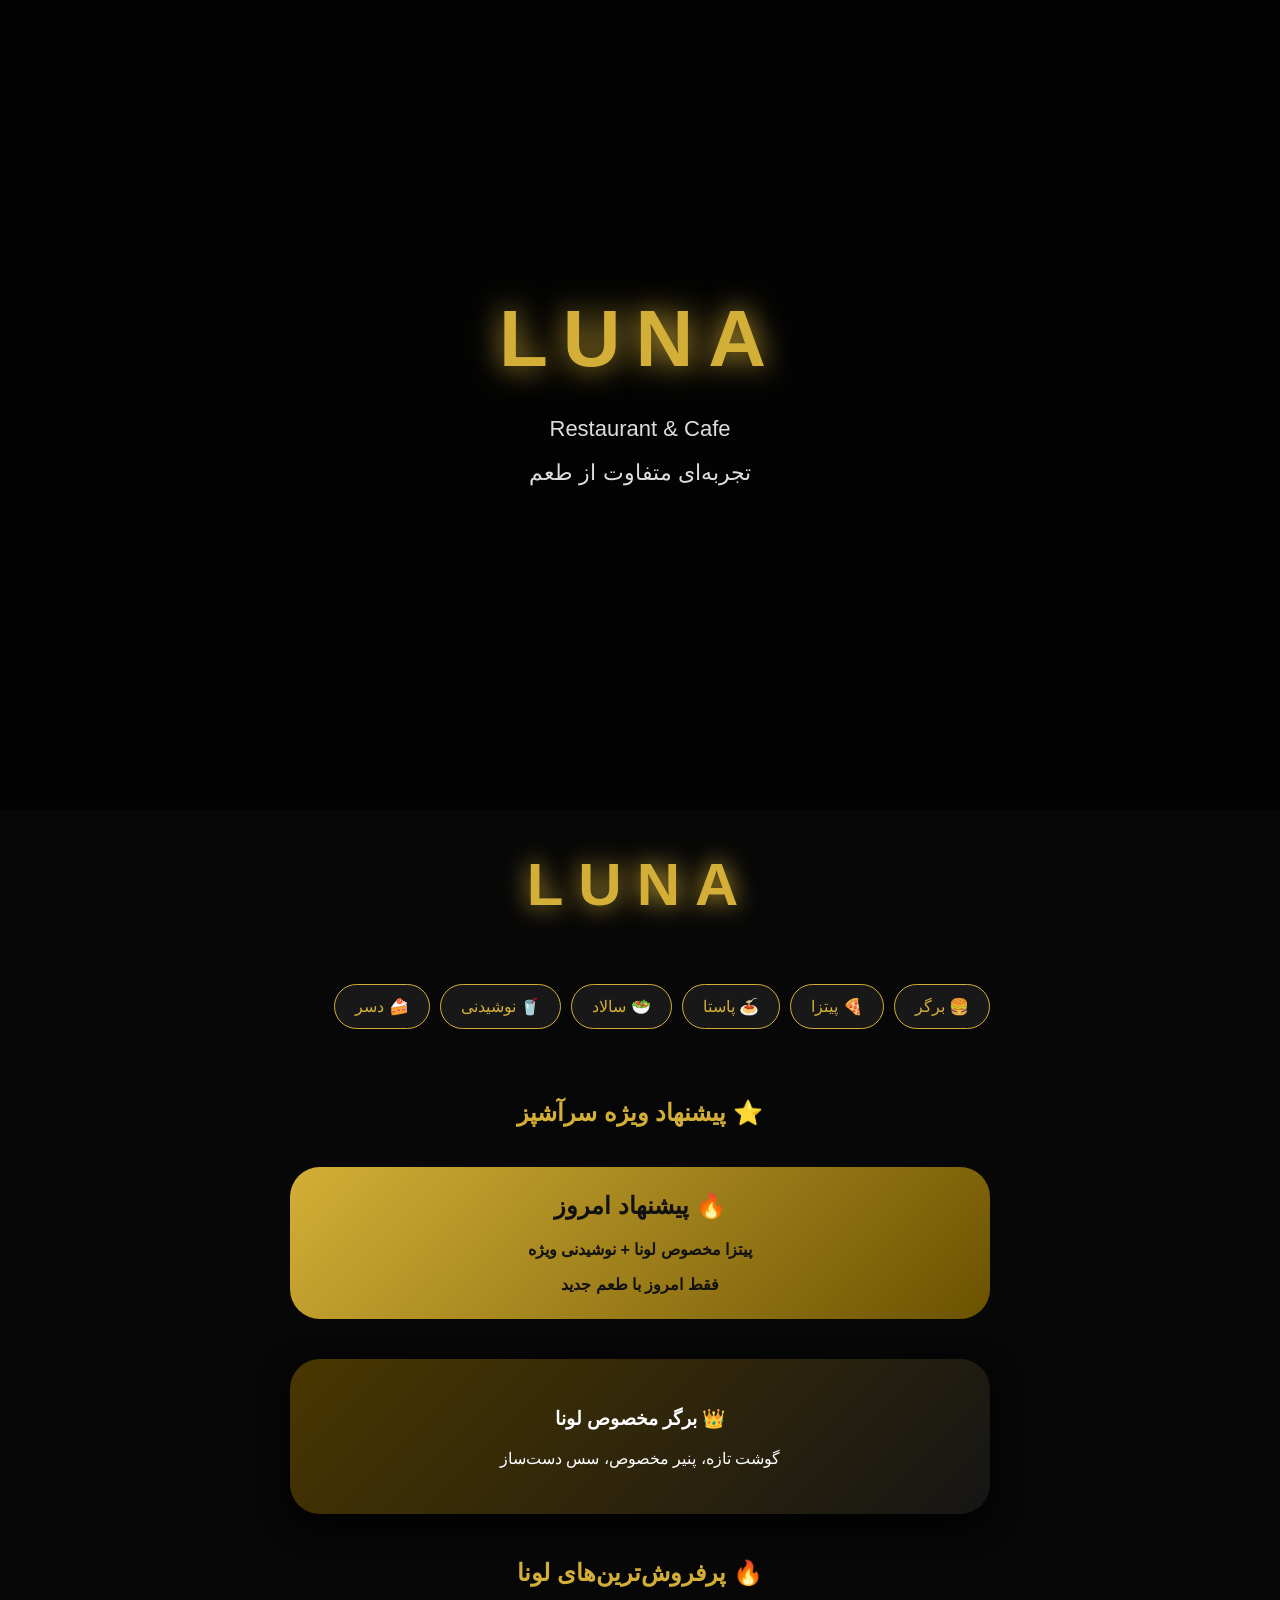
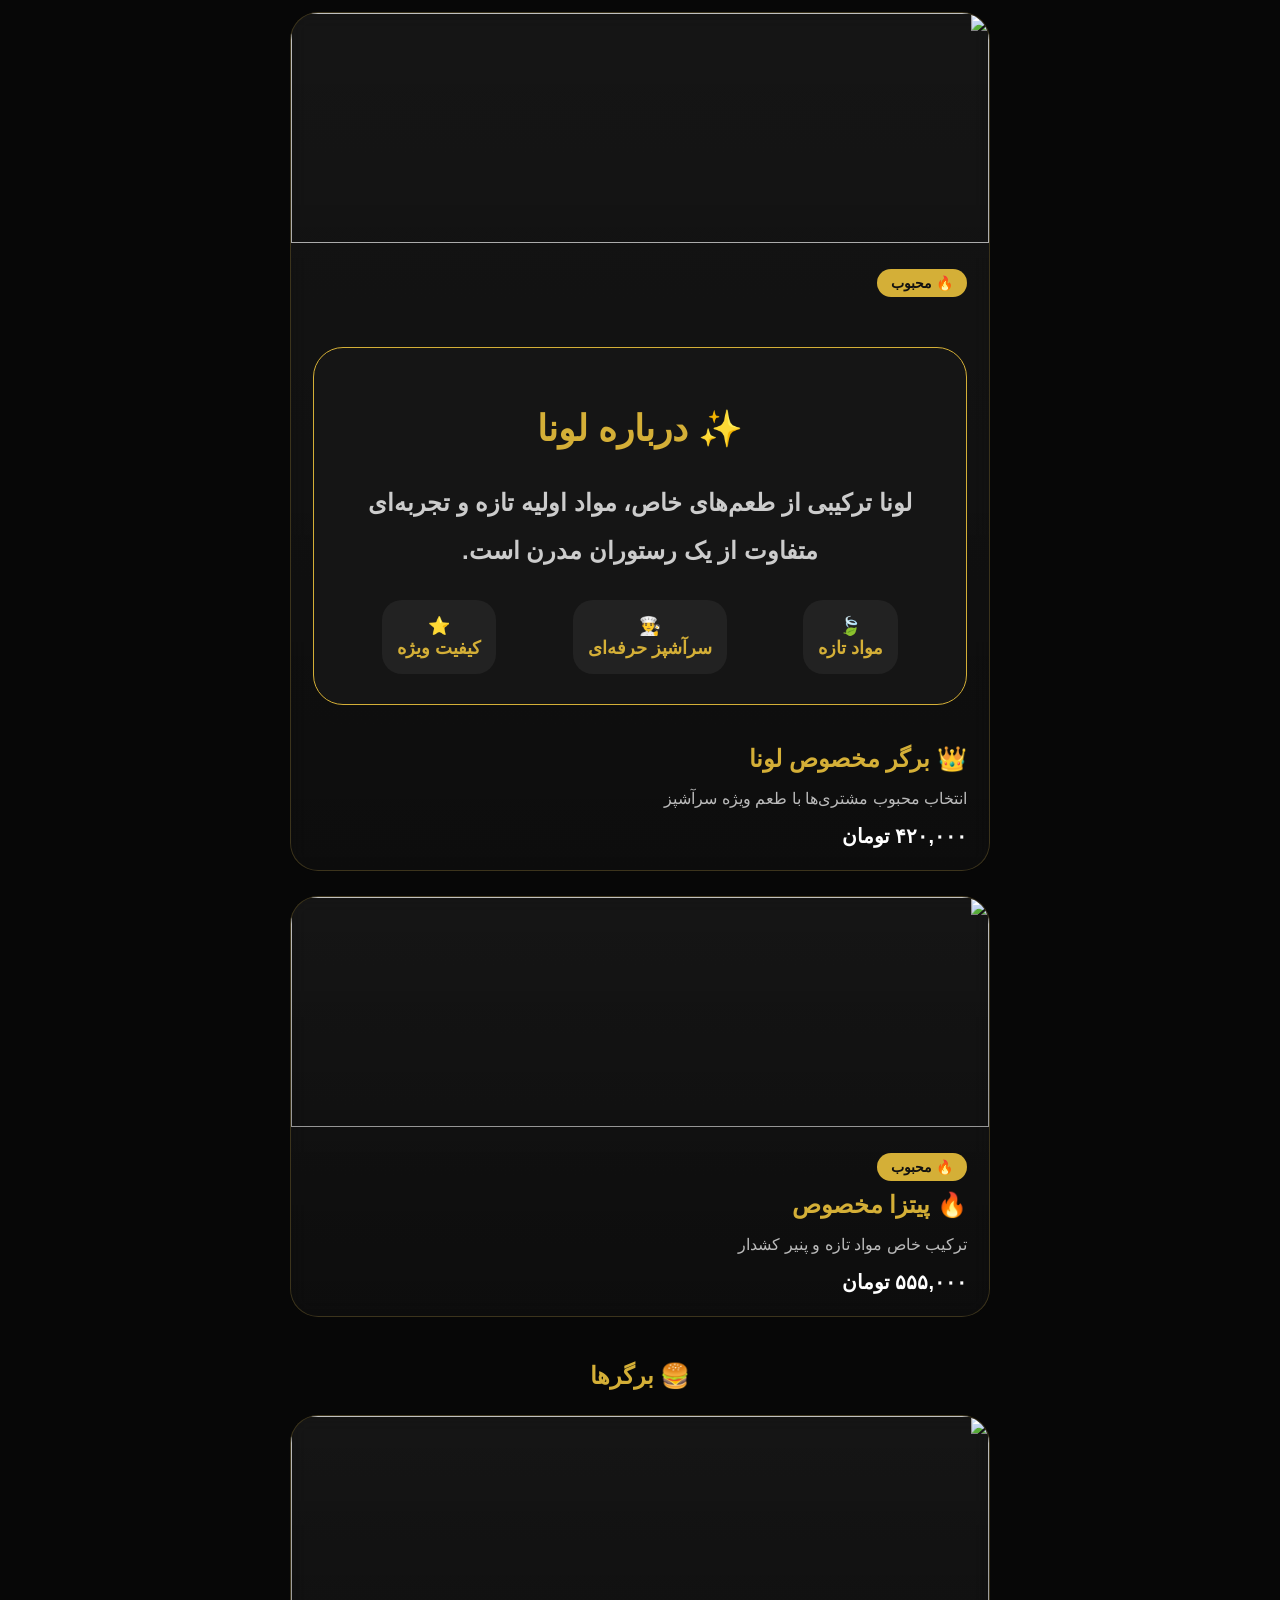
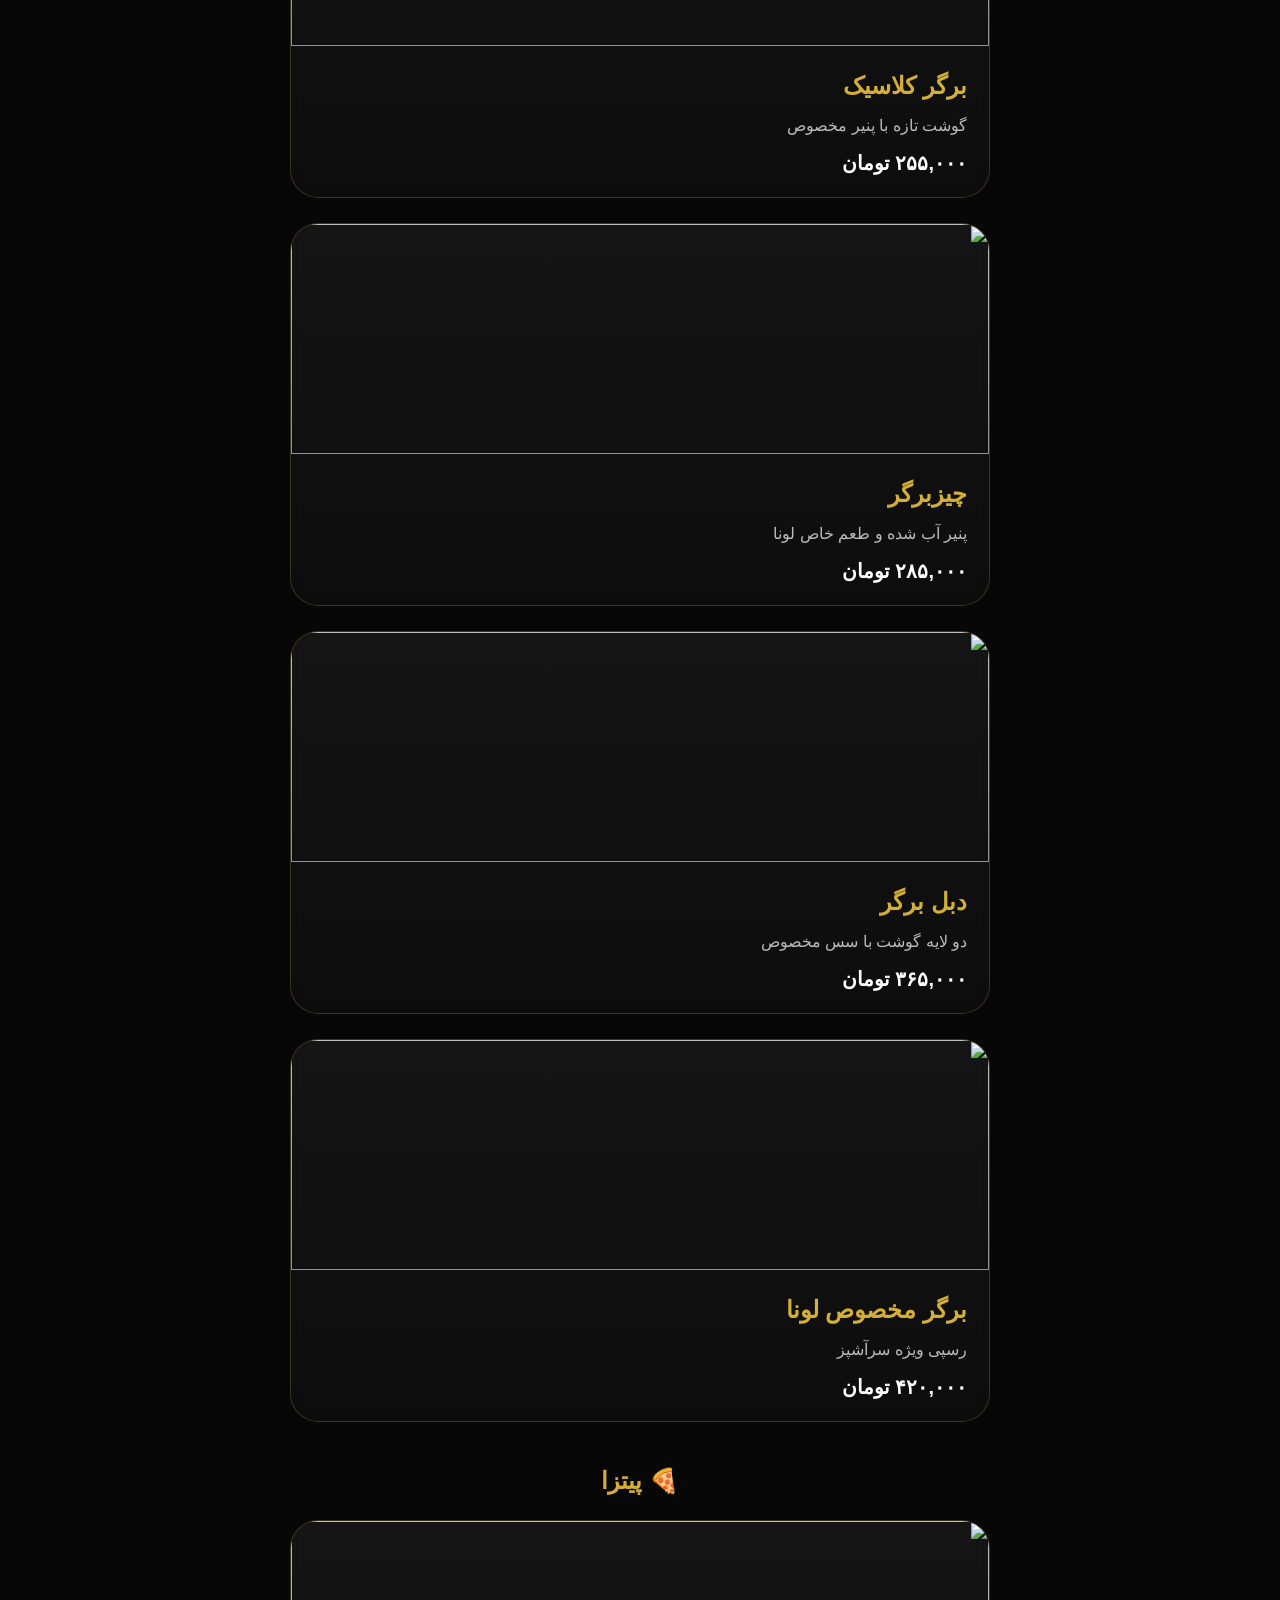
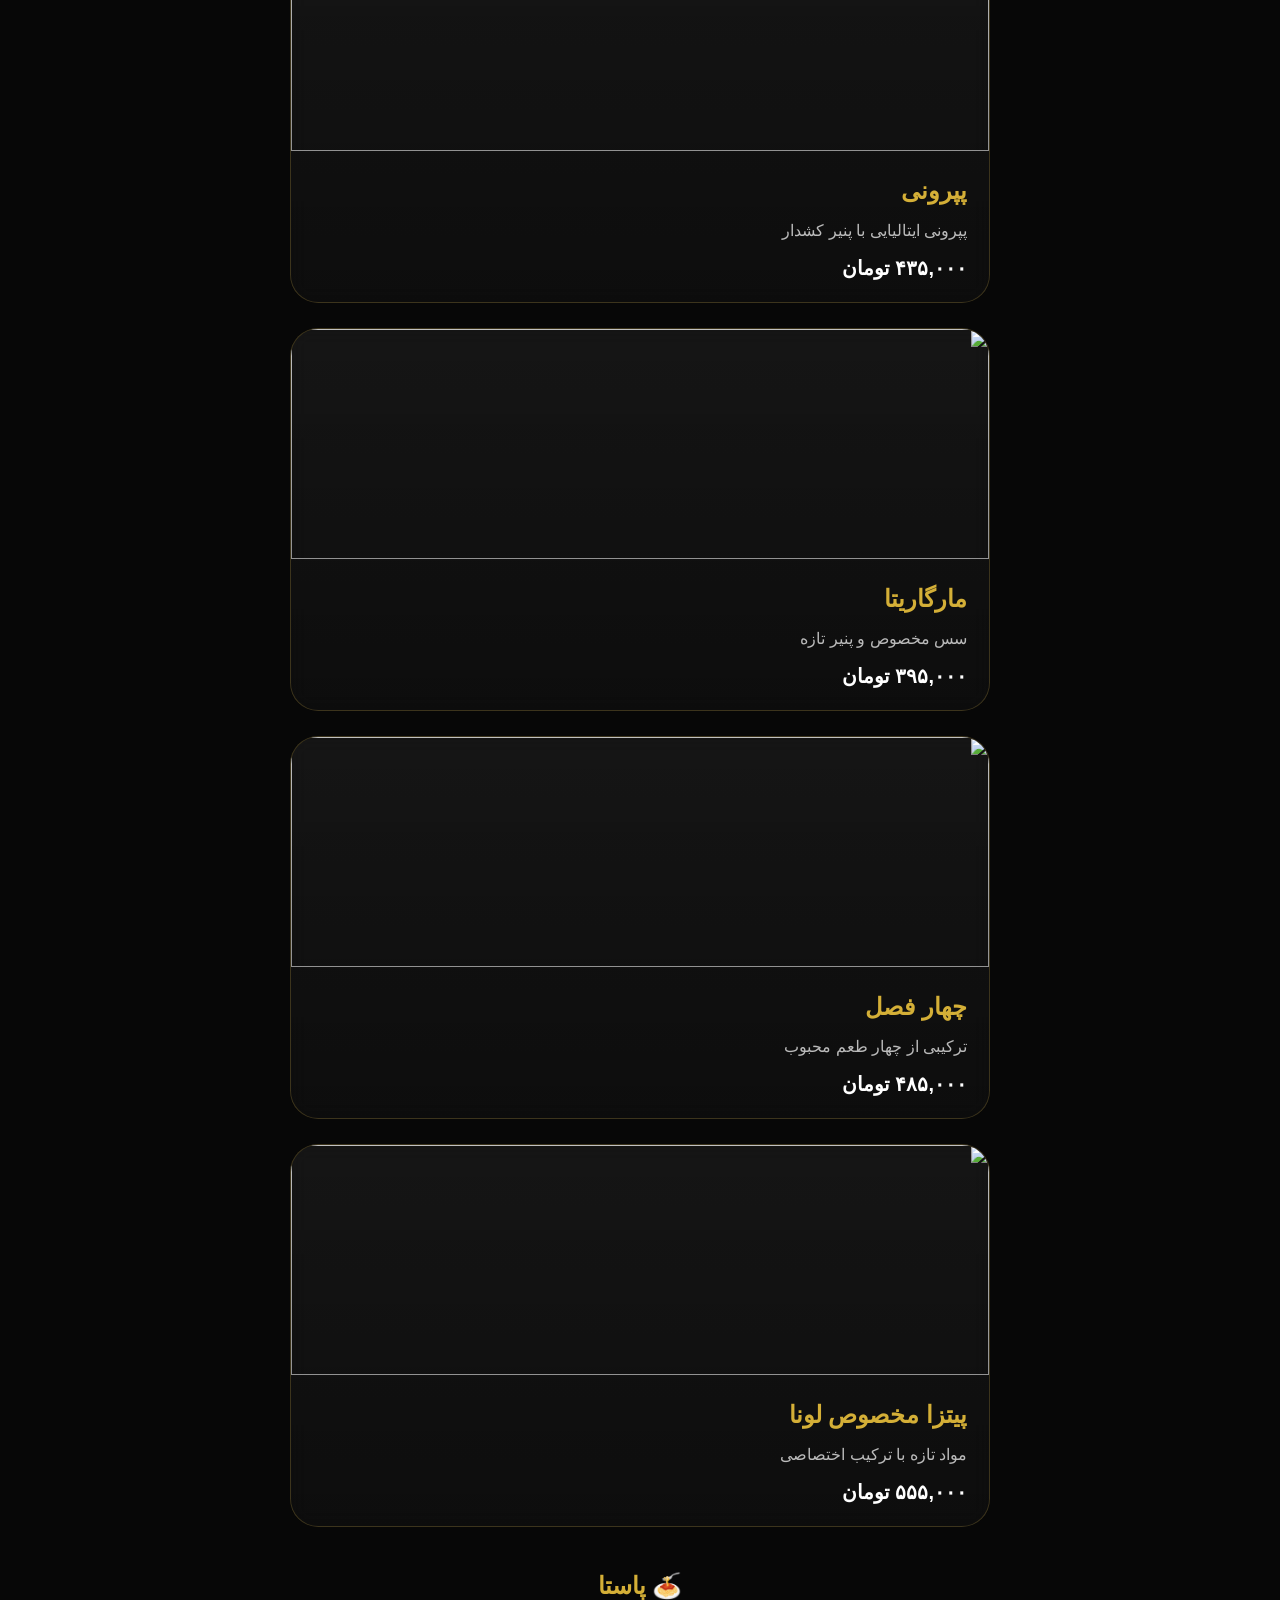
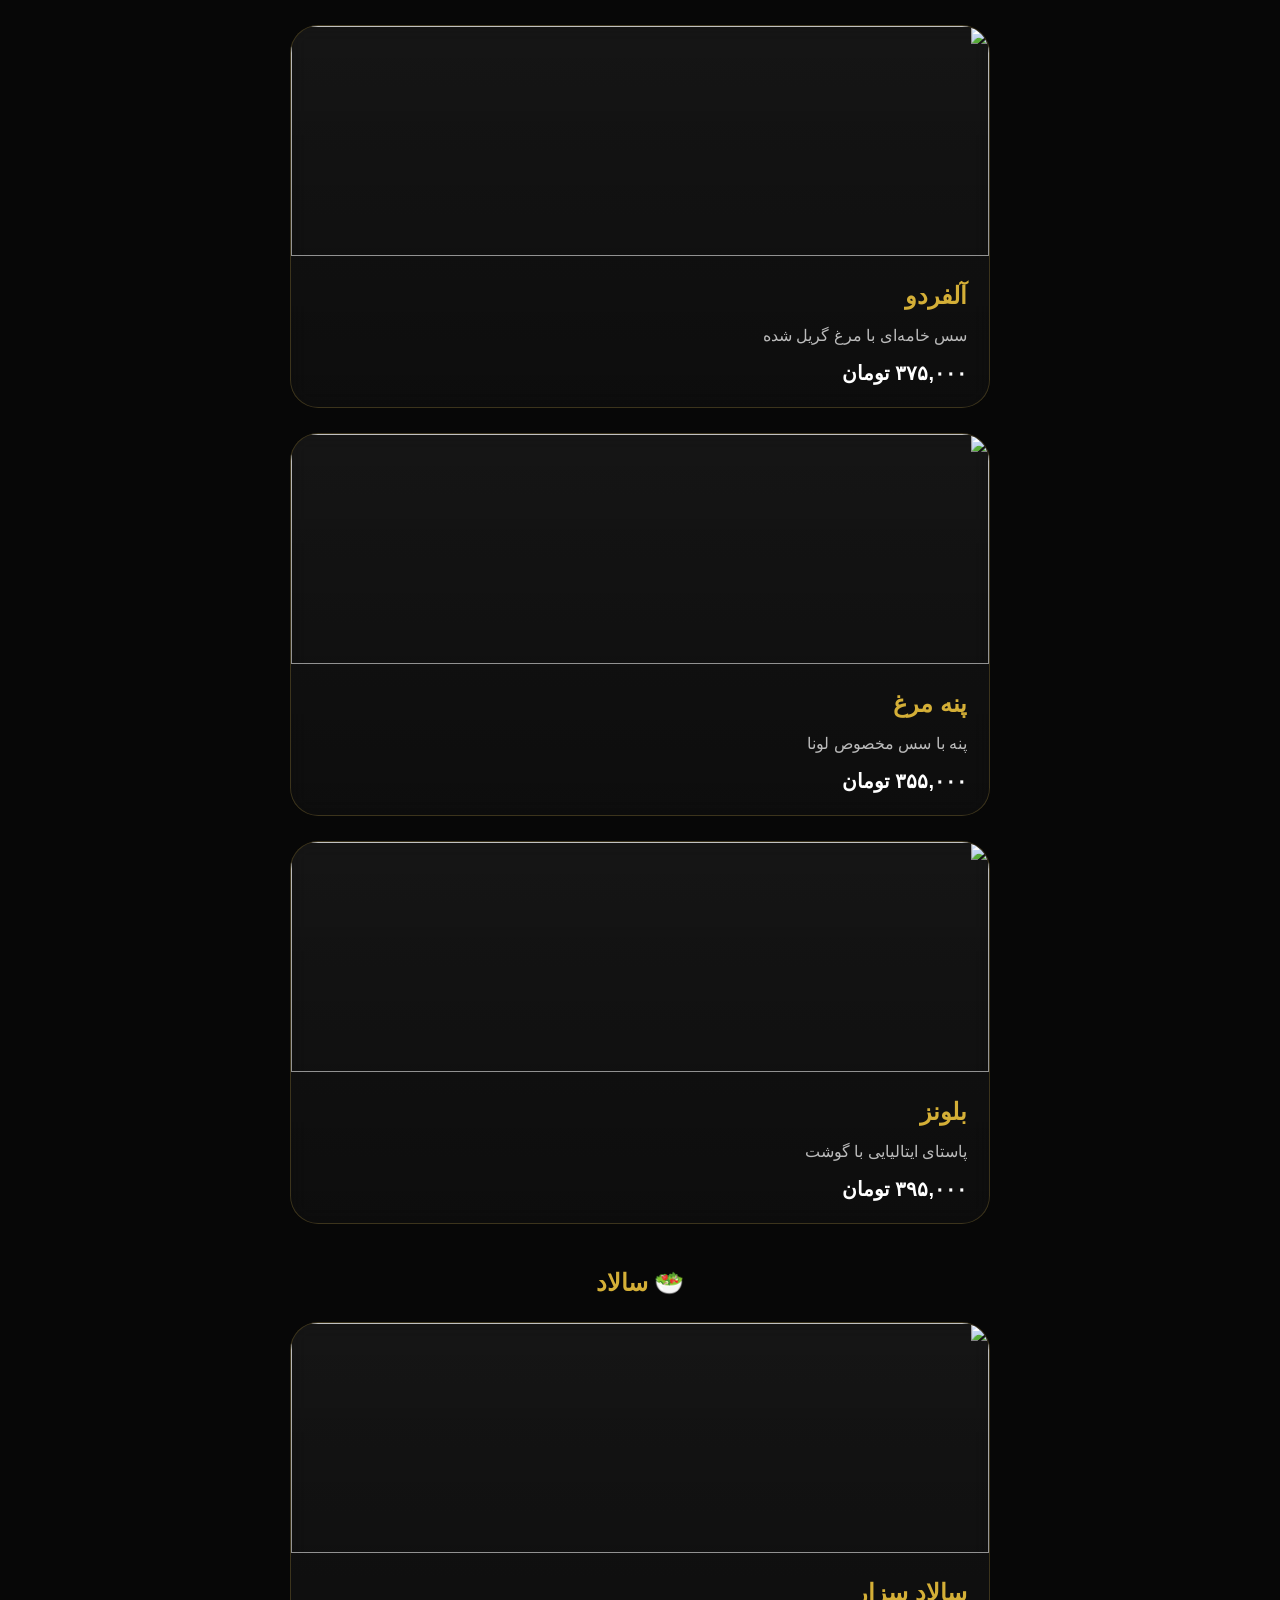
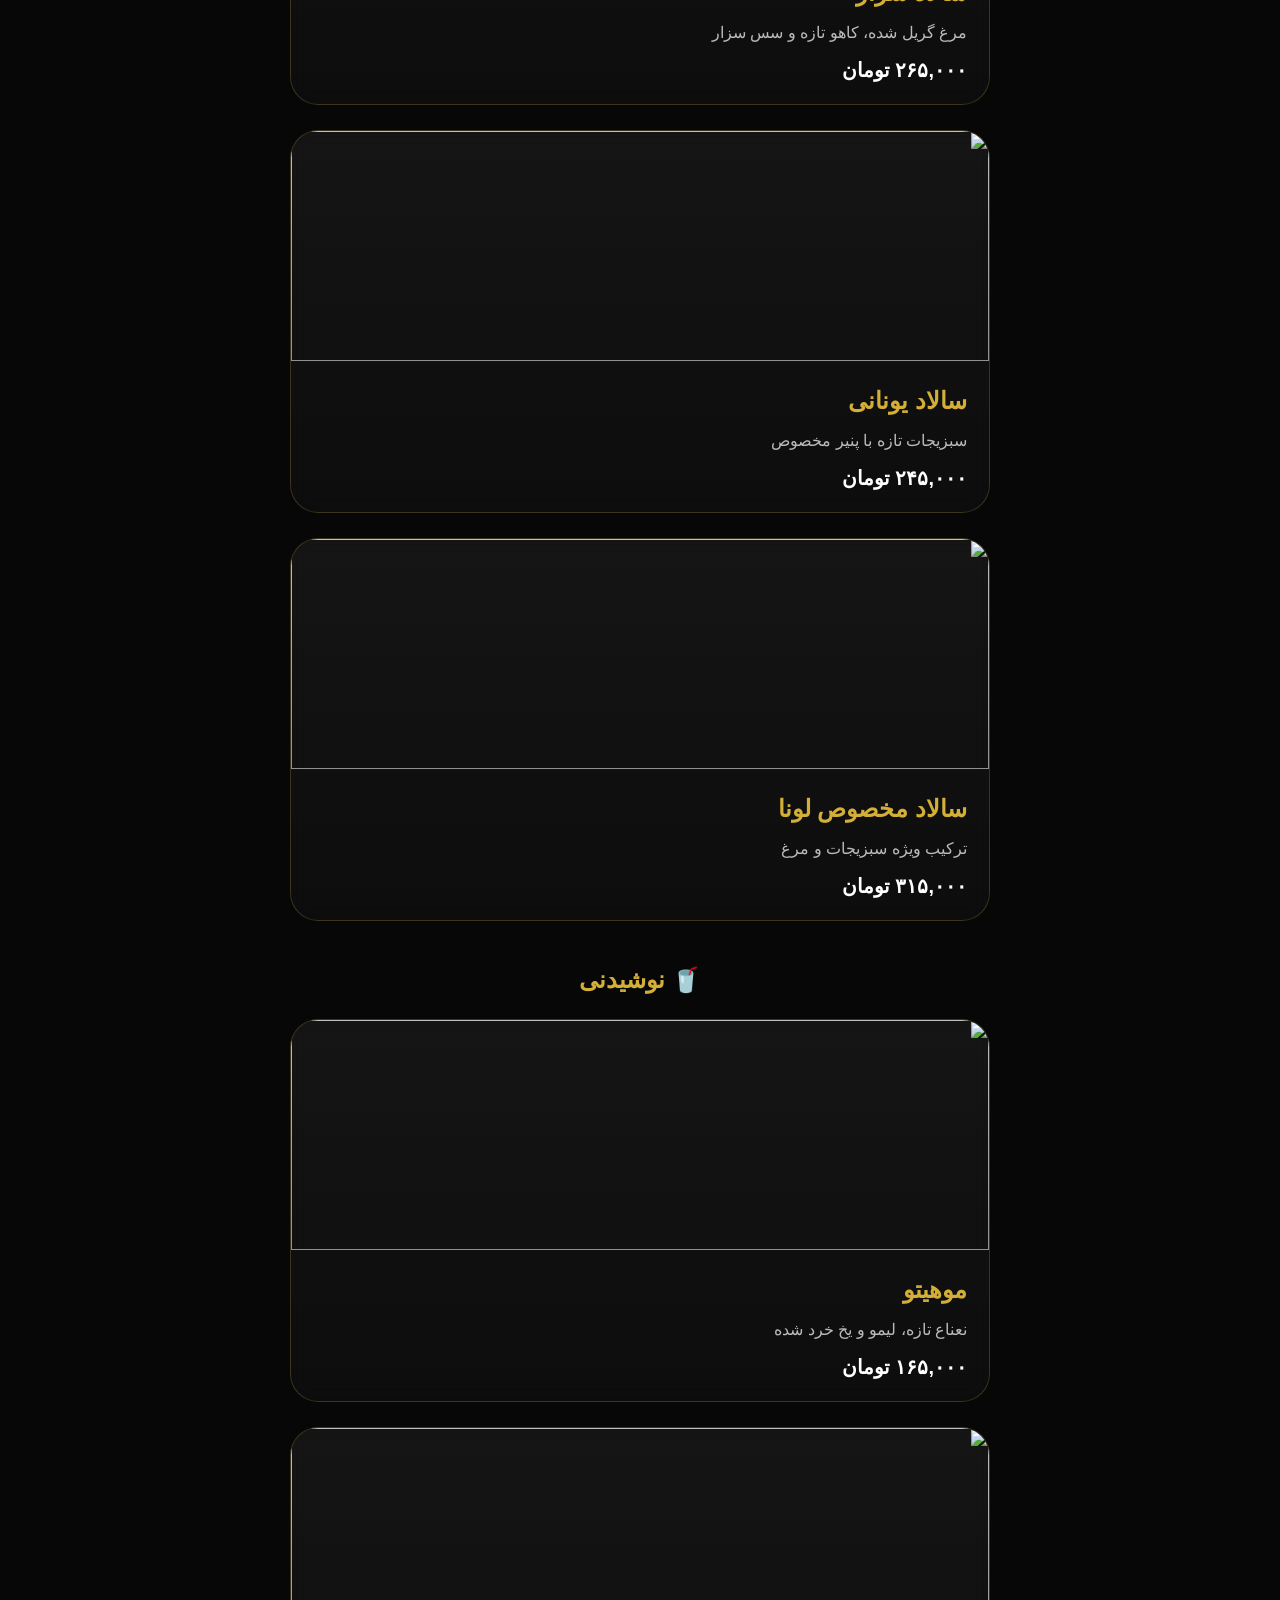
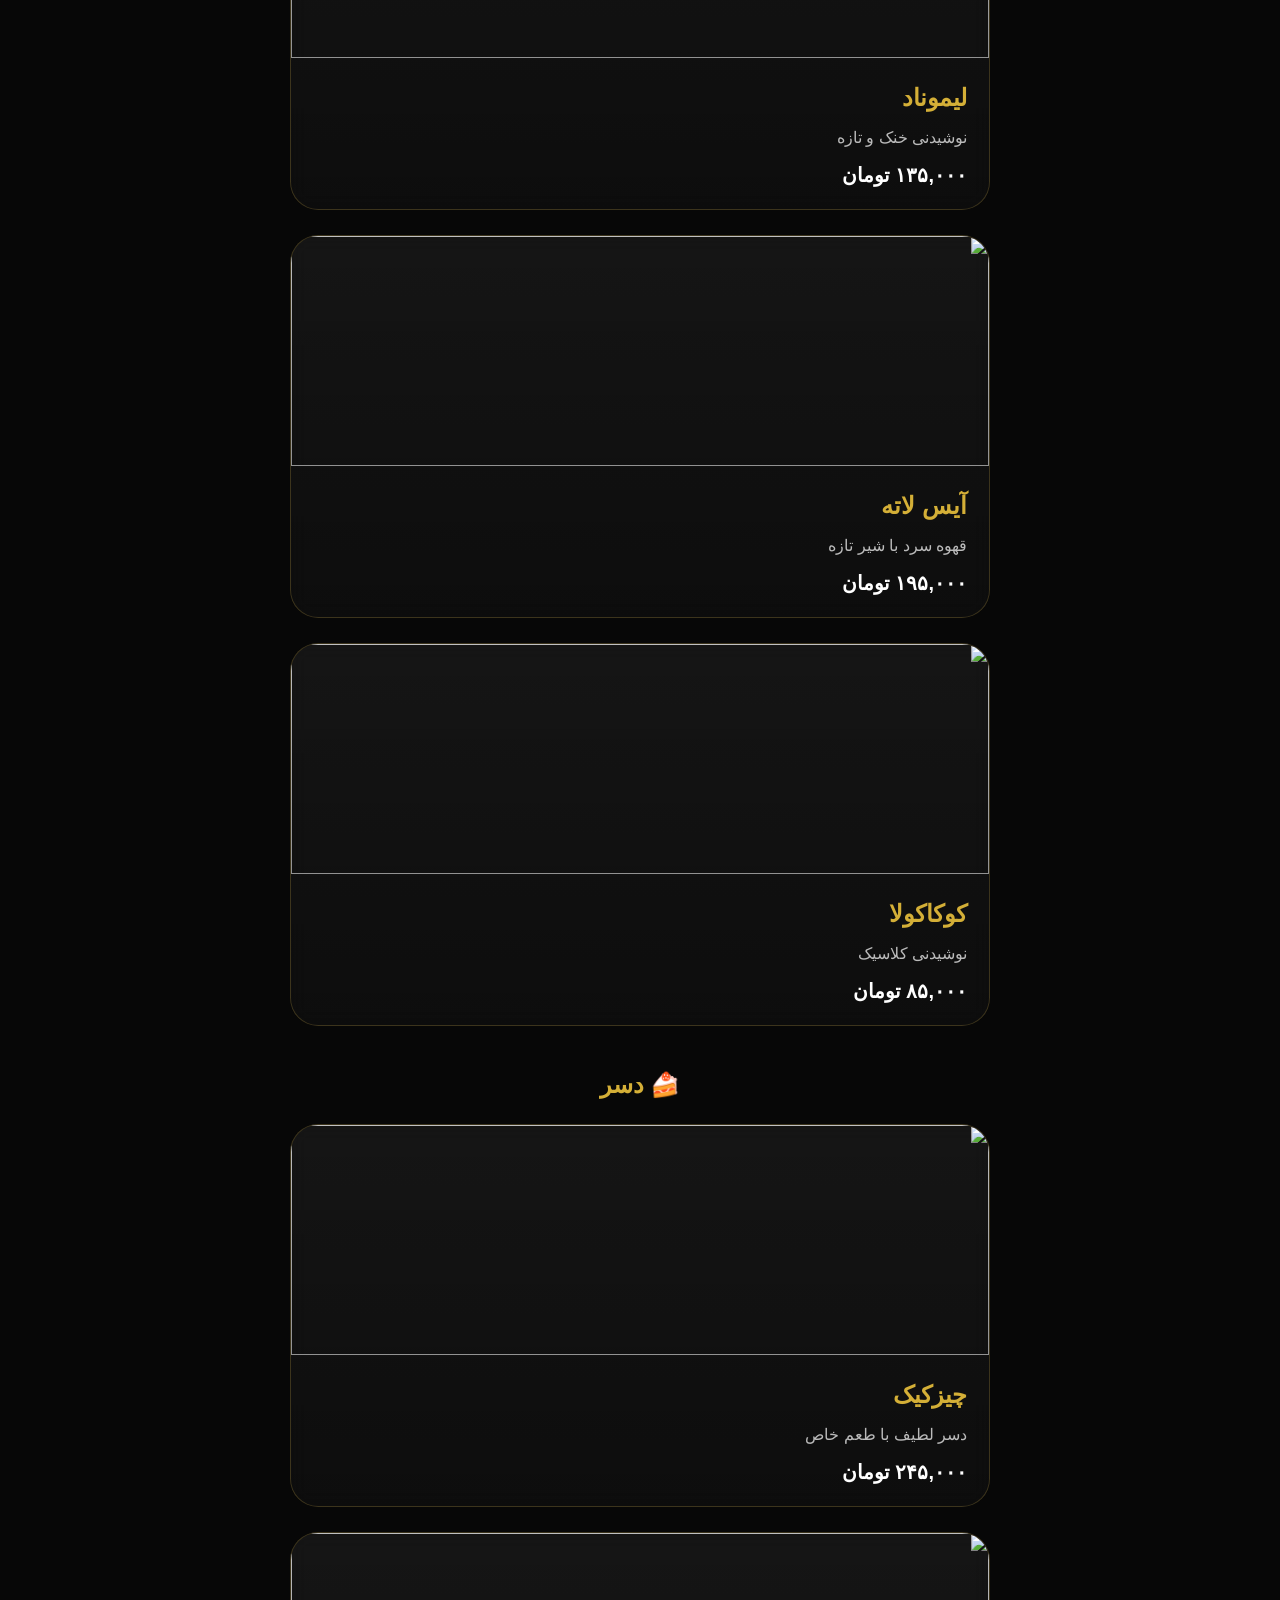
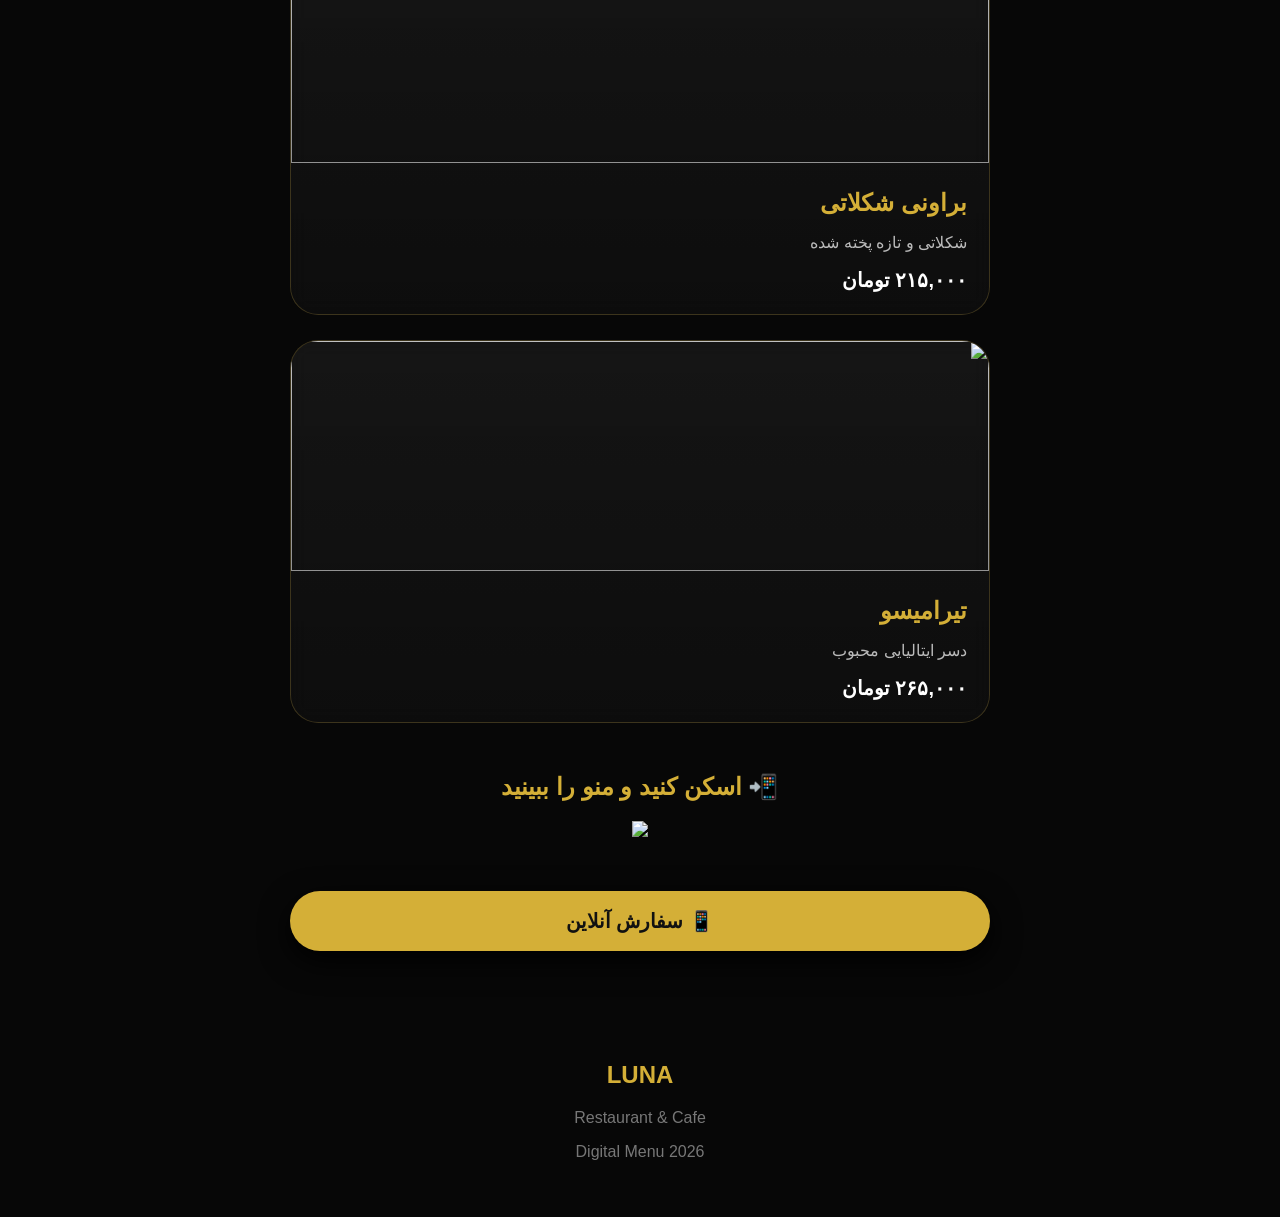
==== index.html @ 444e80b1 "Update index.html" ====
<!DOCTYPE html>
<html lang="fa" dir="rtl">

<head>

<meta charset="UTF-8">
<meta name="viewport" content="width=device-width, initial-scale=1.0">

<title>LUNA Restaurant</title>

<style>

*{
box-sizing:border-box;
font-family:tahoma,Arial;
}

html{
scroll-behavior:smooth;
}

body{
margin:0;
background:#070707;
color:#fff;
}


/* Loading */

.loader{
position:fixed;
inset:0;
background:#070707;
display:flex;
align-items:center;
justify-content:center;
z-index:9999;
animation:loader 2.5s forwards;
}

.loader h1{
font-size:65px;
letter-spacing:15px;
color:#d4af37;
}


@keyframes loader{
0%,80%{
opacity:1;
}
100%{
opacity:0;
visibility:hidden;
}
}

/* Hero */

    .hero{
height:90vh;
display:flex;
align-items:center;
justify-content:center;
text-align:center;
background:
linear-gradient(#0009,#0009),
url("https://images.unsplash.com/photo-1515003197210-e0cd71810b5f");

background-size:cover;
background-position:center;
}


.hero h1{
font-size:80px;
letter-spacing:15px;
color:#d4af37;
margin:0;
text-shadow:0 0 30px #d4af37;
animation:logoGlow 2s infinite alternate;
}


.hero p{
font-size:22px;
color:#ddd;
line-height:2;
}


@keyframes logoGlow{

from{
text-shadow:0 0 15px #d4af37;
}

to{
text-shadow:0 0 45px #d4af37;
}

}

/* Container */

.container{

width:92%;

max-width:700px;

margin:auto;

}


/* Title */

.title{

text-align:center;

color:#d4af37;

margin:45px 0 20px;

}


/* دسته بندی */

.menu-nav{
display:flex;
gap:10px;
overflow-x:auto;
padding:25px 0;
}


.menu-nav a{

background:#181818;
border:1px solid #d4af37;
color:#d4af37;

padding:12px 20px;

border-radius:30px;

text-decoration:none;

white-space:nowrap;

}




/* پیشنهاد */

.chef{

background:
linear-gradient(135deg,#4a3700,#151515);

border-radius:30px;

padding:30px;

text-align:center;

box-shadow:0 10px 30px #000;

}



/* کارت غذا */

.card{

background:rgba(255,255,255,.06);

backdrop-filter:blur(10px);

border-radius:28px;

overflow:hidden;

margin:25px 0;

border:1px solid rgba(212,175,55,.2);

animation:show .7s;

    transition:.4s;
}

.card:hover{
transform:translateY(-8px);
box-shadow:0 20px 40px #000;
}

.card img{

width:100%;

height:230px;

object-fit:cover;

}



.info{

padding:22px;

}



.info h3{

color:#d4af37;

font-size:24px;

margin:0 0 10px;

}



.info p{

color:#bbb;

}



.price{

font-size:20px;

font-weight:bold;

color:#fff;

}



/* سفارش */

.order{

display:block;

background:#d4af37;

color:#111;

padding:18px;

border-radius:40px;

text-align:center;

font-size:20px;

font-weight:bold;

text-decoration:none;

margin:50px 0;

box-shadow:0 10px 30px #000;

    cursor:pointer;

transition:.3s;

}

.order:hover{

transform:scale(1.05);

}

/* QR */

.qr{

text-align:center;

margin:50px 0;

}


.footer{

text-align:center;

padding:40px;

color:#777;

}



@keyframes show{

from{

opacity:0;

transform:translateY(40px);

}

to{

opacity:1;

transform:translateY(0);

}

}

    .logo{
    text-align:center;
    margin:30px 0;
}

.logo h1{
    font-size:60px;
    letter-spacing:15px;
    color:#d4af37;
    text-shadow:0 0 25px #d4af37;
}

    .about{

background:#151515;

border-radius:30px;

padding:30px;

text-align:center;

margin:40px 0;

border:1px solid #d4af37;

}


.about h2{

color:#d4af37;

}



.about p{

color:#ccc;

line-height:2;

}



.features{

display:flex;

justify-content:space-around;

margin-top:25px;

font-size:18px;

}



.features div{

background:#222;

padding:15px;

border-radius:20px;

}

    .card img{
    transition:.5s;
}


.card:hover img{
    transform:scale(1.08);
}


.card{
    overflow:hidden;
}

    .badge{

display:inline-block;

background:#d4af37;

color:#111;

padding:6px 14px;

border-radius:20px;

font-size:14px;

font-weight:bold;

margin-bottom:10px;

}
    .card{

position:relative;

}


.card::after{

content:"";

position:absolute;

inset:0;

background:linear-gradient(
transparent,
rgba(0,0,0,.4)
);

pointer-events:none;

}


.info{

position:relative;

z-index:2;

}

    .today{

background:linear-gradient(135deg,#d4af37,#6b5200);

color:#111;

border-radius:30px;

padding:25px;

text-align:center;

margin:40px 0;

font-weight:bold;

}


.today h2{

margin-top:0;

}

    .card{
animation:fadeUp .8s ease;
}


@keyframes fadeUp{

from{

opacity:0;

transform:translateY(40px);

}

to{

opacity:1;

transform:translateY(0);

}

}

    @media(max-width:600px){

.hero{
height:70vh;
}


.hero h1{

font-size:55px;

letter-spacing:10px;

}


.hero p{

font-size:18px;

}


.container{

width:94%;

}


.card img{

height:200px;

}


.info h3{

font-size:20px;

}


.price{

font-size:17px;

}


.menu-nav a{

padding:10px 15px;

font-size:14px;

}


.logo-circle{

width:140px;

height:140px;

font-size:35px;

}

}
    
</style>

</head>


<body>


<div class="loader">
<h1>LUNA</h1>
</div>

    <section class="hero">

<div>

<h1>LUNA</h1>

<p>
Restaurant & Cafe
<br>
تجربه‌ای متفاوت از طعم
</p>

</div>

</section>


<div class="container">

<div class="logo">

<h1>
LUNA
</h1>

</div>
    
<div class="menu-nav">

<a href="#burger">🍔 برگر</a>
<a href="#pizza">🍕 پیتزا</a>
<a href="#pasta">🍝 پاستا</a>
<a href="#salad">🥗 سالاد</a>
<a href="#drink">🥤 نوشیدنی</a>
<a href="#dessert">🍰 دسر</a>

</div>



<h2 class="title">
⭐ پیشنهاد ویژه سرآشپز
</h2>

<div class="today">

<h2>
🔥 پیشنهاد امروز
</h2>

<p>
پیتزا مخصوص لونا + نوشیدنی ویژه
</p>

<span>
فقط امروز با طعم جدید
</span>

</div>
    
<div class="chef">

<h3>
👑 برگر مخصوص لونا
</h3>
<p>
گوشت تازه، پنیر مخصوص، سس دست‌ساز
</p>

</div>

    <h2 class="title">
🔥 پرفروش‌ترین‌های لونا
</h2>


<div class="card">

<img src="https://images.unsplash.com/photo-1568901346375-23c9450c58cd">

<div class="info">
    
<span class="badge">
🔥 محبوب
</span>
    
<h3>
    <div class="about">

<h2>
✨ درباره لونا
</h2>

<p>
لونا ترکیبی از طعم‌های خاص، مواد اولیه تازه و تجربه‌ای متفاوت از یک رستوران مدرن است.
</p>

<div class="features">

<div>
🍃
<br>
مواد تازه
</div>

<div>
👨‍🍳
<br>
سرآشپز حرفه‌ای
</div>

<div>
⭐
<br>
کیفیت ویژه
</div>

</div>

</div>
    
👑 برگر مخصوص لونا
</h3>

<p>
انتخاب محبوب مشتری‌ها با طعم ویژه سرآشپز
</p>

<span class="price">
۴۲۰,۰۰۰ تومان
</span>

</div>

</div>



<div class="card">

<img src="https://images.unsplash.com/photo-1513104890138-7c749659a591">

<div class="info">

    <span class="badge">
🔥 محبوب
</span>
    
<h3>
🔥 پیتزا مخصوص
</h3>
<p>
ترکیب خاص مواد تازه و پنیر کشدار
</p>

<span class="price">
۵۵۵,۰۰۰ تومان
</span>

</div>

</div>


<h2 id="burger" class="title">
🍔 برگرها
</h2>


<div class="card">
<img src="https://images.unsplash.com/photo-1568901346375-23c9450c58cd">
<div class="info">
<h3>برگر کلاسیک</h3>
<p>گوشت تازه با پنیر مخصوص</p>
<span class="price">۲۵۵,۰۰۰ تومان</span>
</div>
</div>


<div class="card">
<img src="https://images.unsplash.com/photo-1550547660-d9450f859349">
<div class="info">
<h3>چیزبرگر</h3>
<p>پنیر آب شده و طعم خاص لونا</p>
<span class="price">۲۸۵,۰۰۰ تومان</span>
</div>
</div>


<div class="card">
<img src="https://images.unsplash.com/photo-1586190848861-99aa4a171e90">
<div class="info">
<h3>دبل برگر</h3>
<p>دو لایه گوشت با سس مخصوص</p>
<span class="price">۳۶۵,۰۰۰ تومان</span>
</div>
</div>


<div class="card">
<img src="https://images.unsplash.com/photo-1565299507177-b0ac66763828">
<div class="info">
<h3>برگر مخصوص لونا</h3>
<p>رسپی ویژه سرآشپز</p>
<span class="price">۴۲۰,۰۰۰ تومان</span>
</div>
</div>



<h2 id="pizza" class="title">
🍕 پیتزا
</h2>


<div class="card">
<img src="https://images.unsplash.com/photo-1513104890138-7c749659a591">
<div class="info">
<h3>پپرونی</h3>
<p>پپرونی ایتالیایی با پنیر کشدار</p>
<span class="price">۴۳۵,۰۰۰ تومان</span>
</div>
</div>


<div class="card">
<img src="https://images.unsplash.com/photo-1574071318508-1cdbab80d002">
<div class="info">
<h3>مارگاریتا</h3>
<p>سس مخصوص و پنیر تازه</p>
<span class="price">۳۹۵,۰۰۰ تومان</span>
</div>
</div>


<div class="card">
<img src="https://images.unsplash.com/photo-1593560708920-61dd98c9b0d8">
<div class="info">
<h3>چهار فصل</h3>
<p>ترکیبی از چهار طعم محبوب</p>
<span class="price">۴۸۵,۰۰۰ تومان</span>
</div>
</div>


<div class="card">
<img src="https://images.unsplash.com/photo-1604382354936-07c5d9983bd3">
<div class="info">
<h3>پیتزا مخصوص لونا</h3>
<p>مواد تازه با ترکیب اختصاصی</p>
<span class="price">۵۵۵,۰۰۰ تومان</span>
</div>
</div>



<h2 id="pasta" class="title">
🍝 پاستا
</h2>


<div class="card">
<img src="https://images.unsplash.com/photo-1473093295043-cdd812d0e601">
<div class="info">
<h3>آلفردو</h3>
<p>سس خامه‌ای با مرغ گریل شده</p>
<span class="price">۳۷۵,۰۰۰ تومان</span>
</div>
</div>


<div class="card">
<img src="https://images.unsplash.com/photo-1621996346565-e3dbc646d9a9">
<div class="info">
<h3>پنه مرغ</h3>
<p>پنه با سس مخصوص لونا</p>
<span class="price">۳۵۵,۰۰۰ تومان</span>
</div>
</div>


<div class="card">
<img src="https://images.unsplash.com/photo-1551892374-ecf8754cf8b0">
<div class="info">
<h3>بلونز</h3>
<p>پاستای ایتالیایی با گوشت</p>
<span class="price">۳۹۵,۰۰۰ تومان</span>
</div>
</div>

    <h2 id="salad" class="title">
🥗 سالاد
</h2>


<div class="card">
<img src="https://images.unsplash.com/photo-1546793665-c74683f339c1">
<div class="info">
<h3>سالاد سزار</h3>
<p>مرغ گریل شده، کاهو تازه و سس سزار</p>
<span class="price">۲۶۵,۰۰۰ تومان</span>
</div>
</div>


<div class="card">
<img src="https://images.unsplash.com/photo-1512621776951-a57141f2eefd">
<div class="info">
<h3>سالاد یونانی</h3>
<p>سبزیجات تازه با پنیر مخصوص</p>
<span class="price">۲۴۵,۰۰۰ تومان</span>
</div>
</div>


<div class="card">
<img src="https://images.unsplash.com/photo-1540420773420-3366772f4999">
<div class="info">
<h3>سالاد مخصوص لونا</h3>
<p>ترکیب ویژه سبزیجات و مرغ</p>
<span class="price">۳۱۵,۰۰۰ تومان</span>
</div>
</div>



<h2 id="drink" class="title">
🥤 نوشیدنی
</h2>


<div class="card">
<img src="https://images.unsplash.com/photo-1544145945-f90425340c7e">
<div class="info">
<h3>موهیتو</h3>
<p>نعناع تازه، لیمو و یخ خرد شده</p>
<span class="price">۱۶۵,۰۰۰ تومان</span>
</div>
</div>


<div class="card">
<img src="https://images.unsplash.com/photo-1513558161293-cdaf765ed2fd">
<div class="info">
<h3>لیموناد</h3>
<p>نوشیدنی خنک و تازه</p>
<span class="price">۱۳۵,۰۰۰ تومان</span>
</div>
</div>


<div class="card">
<img src="https://images.unsplash.com/photo-1461023058943-07fcbe16d735">
<div class="info">
<h3>آیس لاته</h3>
<p>قهوه سرد با شیر تازه</p>
<span class="price">۱۹۵,۰۰۰ تومان</span>
</div>
</div>


<div class="card">
<img src="https://images.unsplash.com/photo-1629203851122-3726ecdf080e">
<div class="info">
<h3>کوکاکولا</h3>
<p>نوشیدنی کلاسیک</p>
<span class="price">۸۵,۰۰۰ تومان</span>
</div>
</div>



<h2 id="dessert" class="title">
🍰 دسر
</h2>


<div class="card">
<img src="https://images.unsplash.com/photo-156595

    8011703-44f9829ba187">

<div class="info">

<h3>چیزکیک</h3>

<p>
دسر لطیف با طعم خاص
</p>

<span class="price">
۲۴۵,۰۰۰ تومان
</span>

</div>

</div>



<div class="card">

<img src="https://images.unsplash.com/photo-1606313564200-e75d5e30476b">

<div class="info">

<h3>براونی شکلاتی</h3>

<p>
شکلاتی و تازه پخته شده
</p>

<span class="price">
۲۱۵,۰۰۰ تومان
</span>

</div>

</div>



<div class="card">

<img src="https://images.unsplash.com/photo-1571877227200-a0d98ea607e9">

<div class="info">

<h3>تیرامیسو</h3>

<p>
دسر ایتالیایی محبوب
</p>

<span class="price">
۲۶۵,۰۰۰ تومان
</span>

</div>

</div>



<div class="qr">

<h2 style="color:#d4af37;">
📲 اسکن کنید و منو را ببینید
</h2>

<img src="https://api.qrserver.com/v1/create-qr-code/?size=220x220&data=https://kfathi840605.github.io/digital-menu/">

</div>



<a class="order" href="#">
📱 سفارش آنلاین
</a>



<div class="footer">

<h2 style="color:#d4af37;">
LUNA
</h2>

<p>
Restaurant & Cafe
</p>

<p>
Digital Menu 2026
</p>

</div>



</div>

</body>

</html>
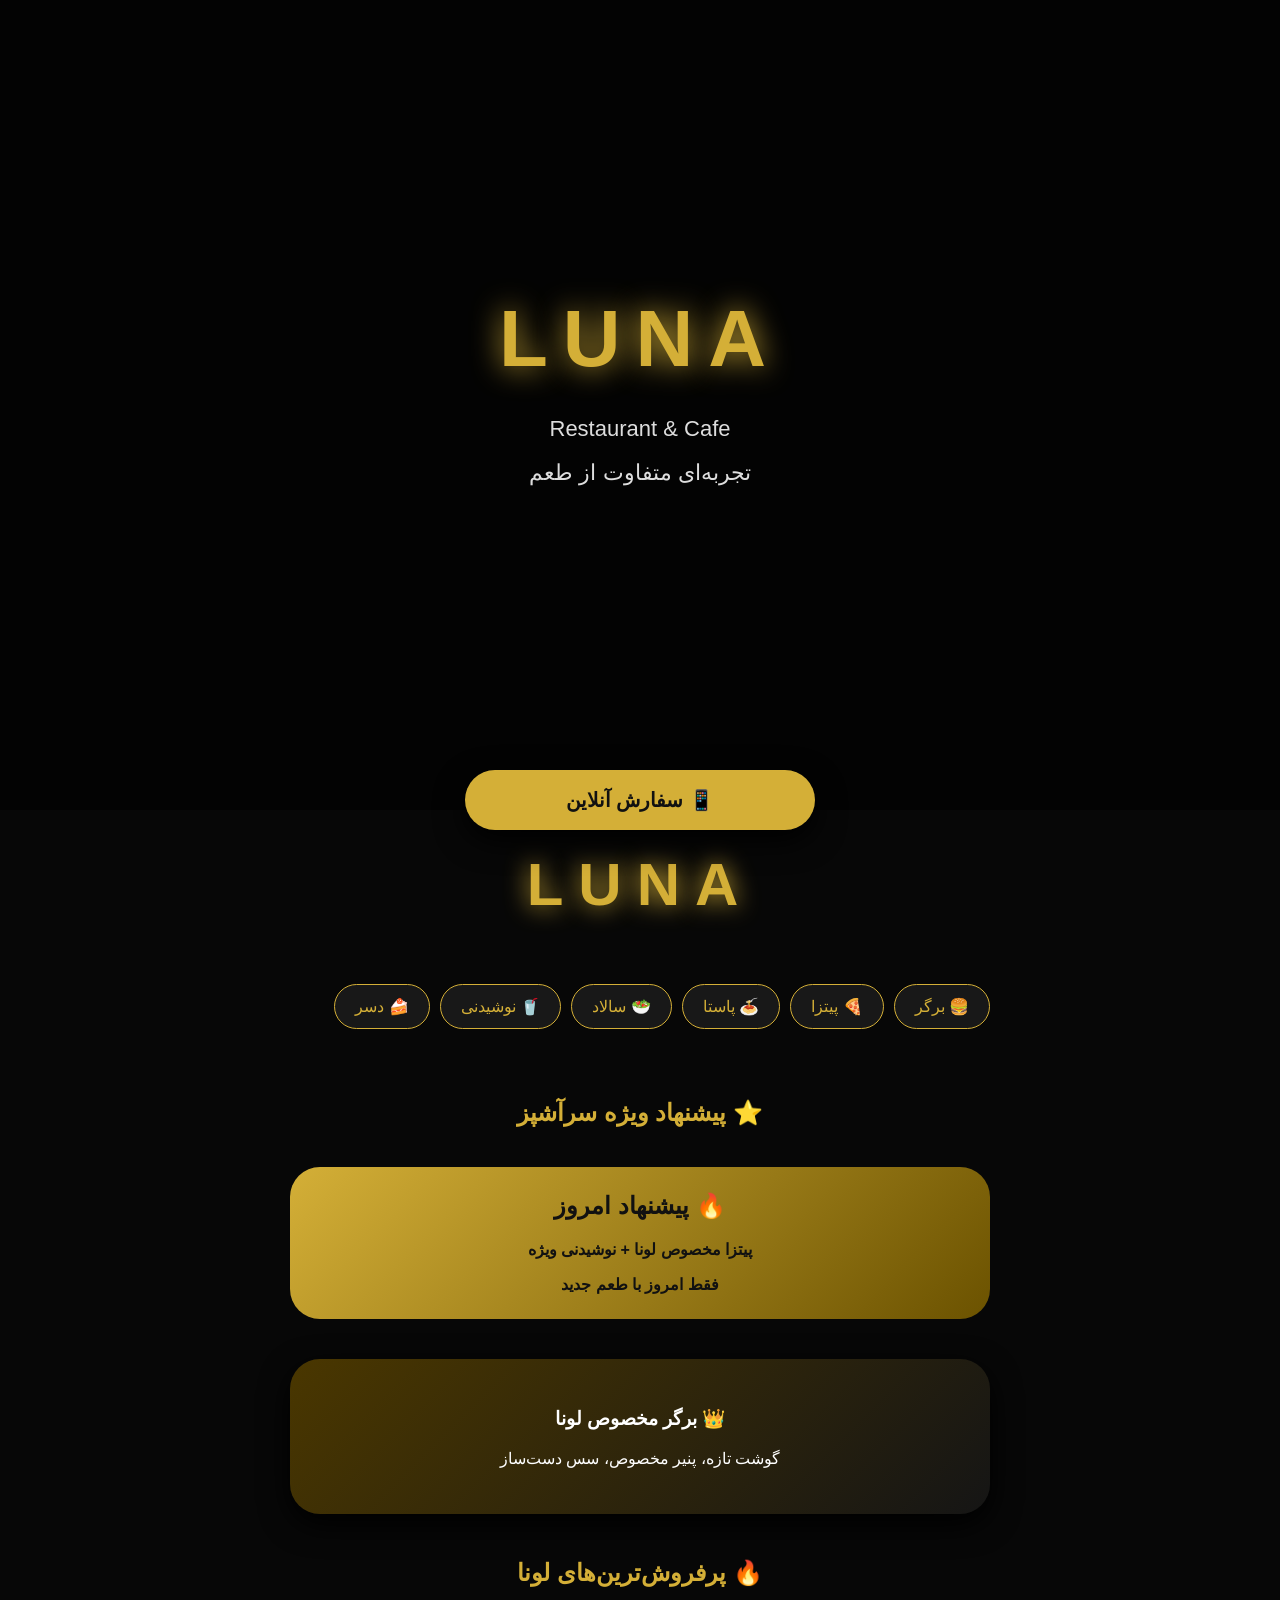
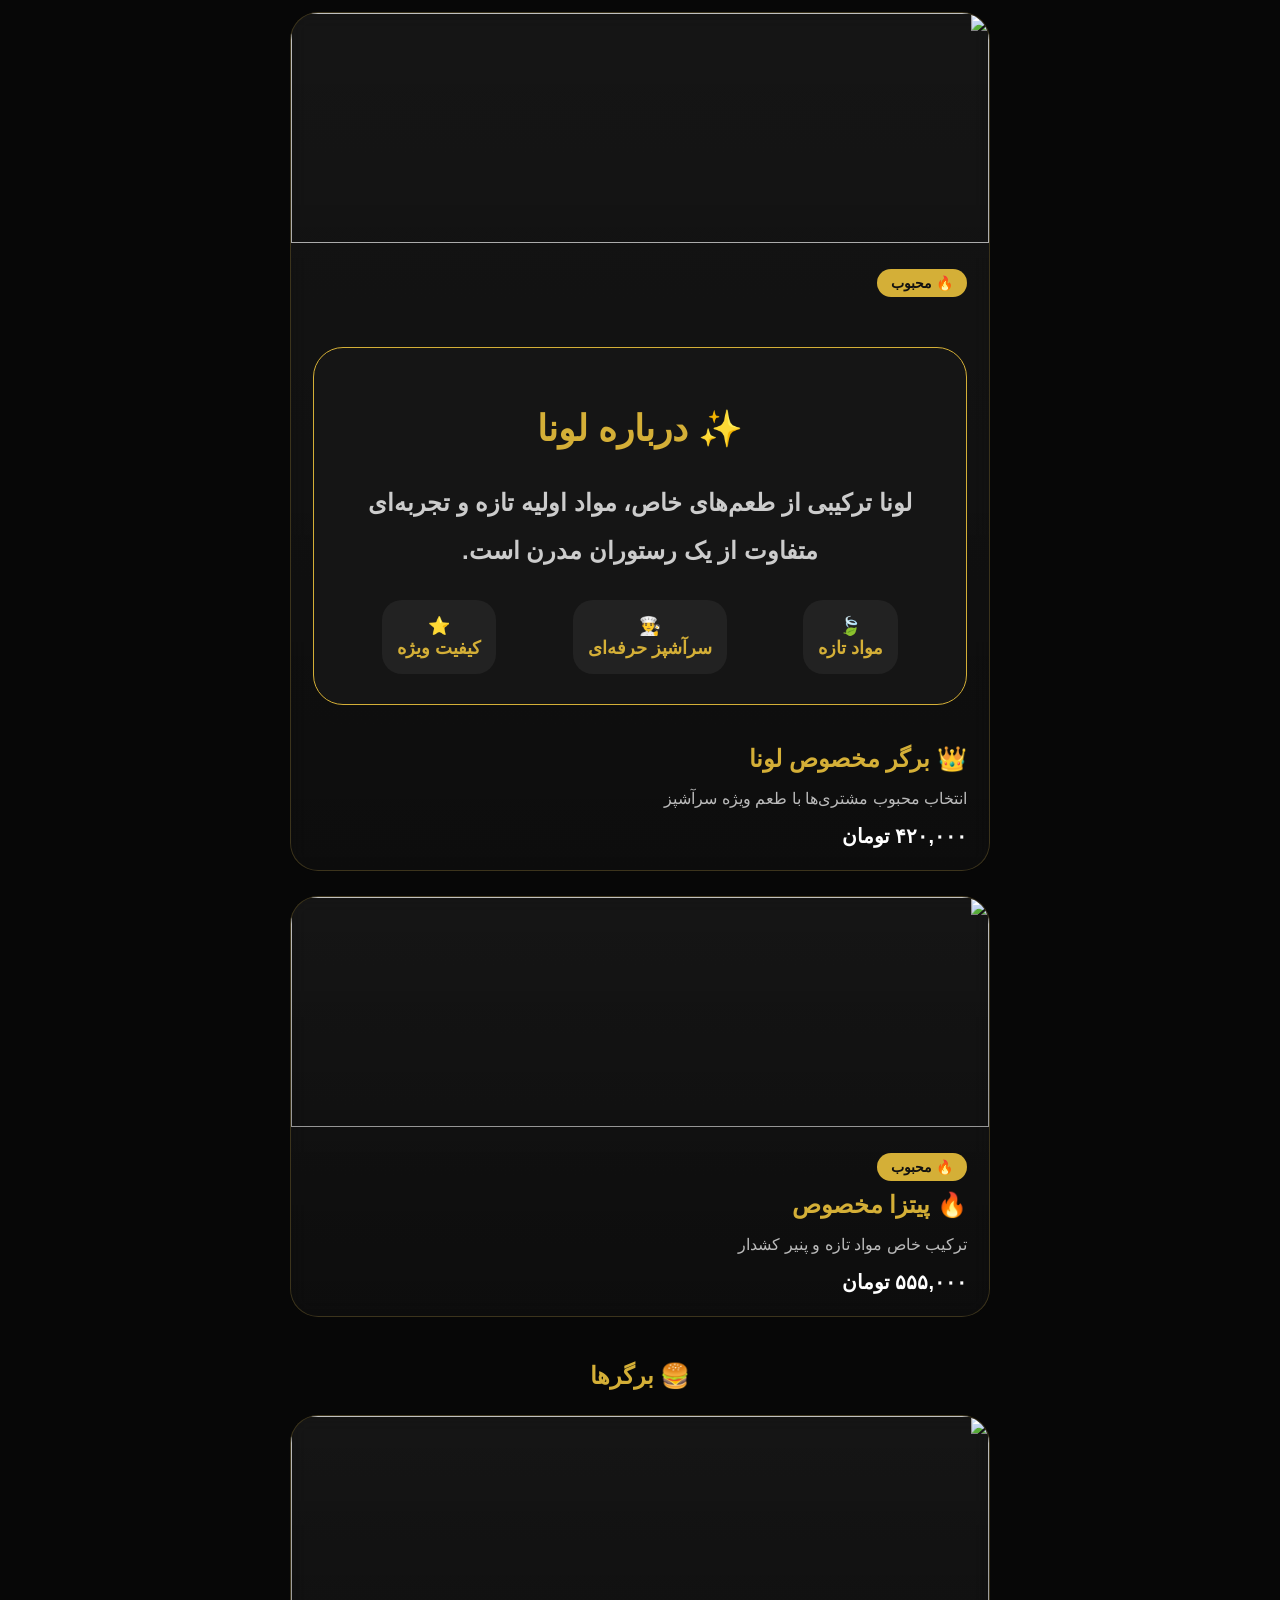
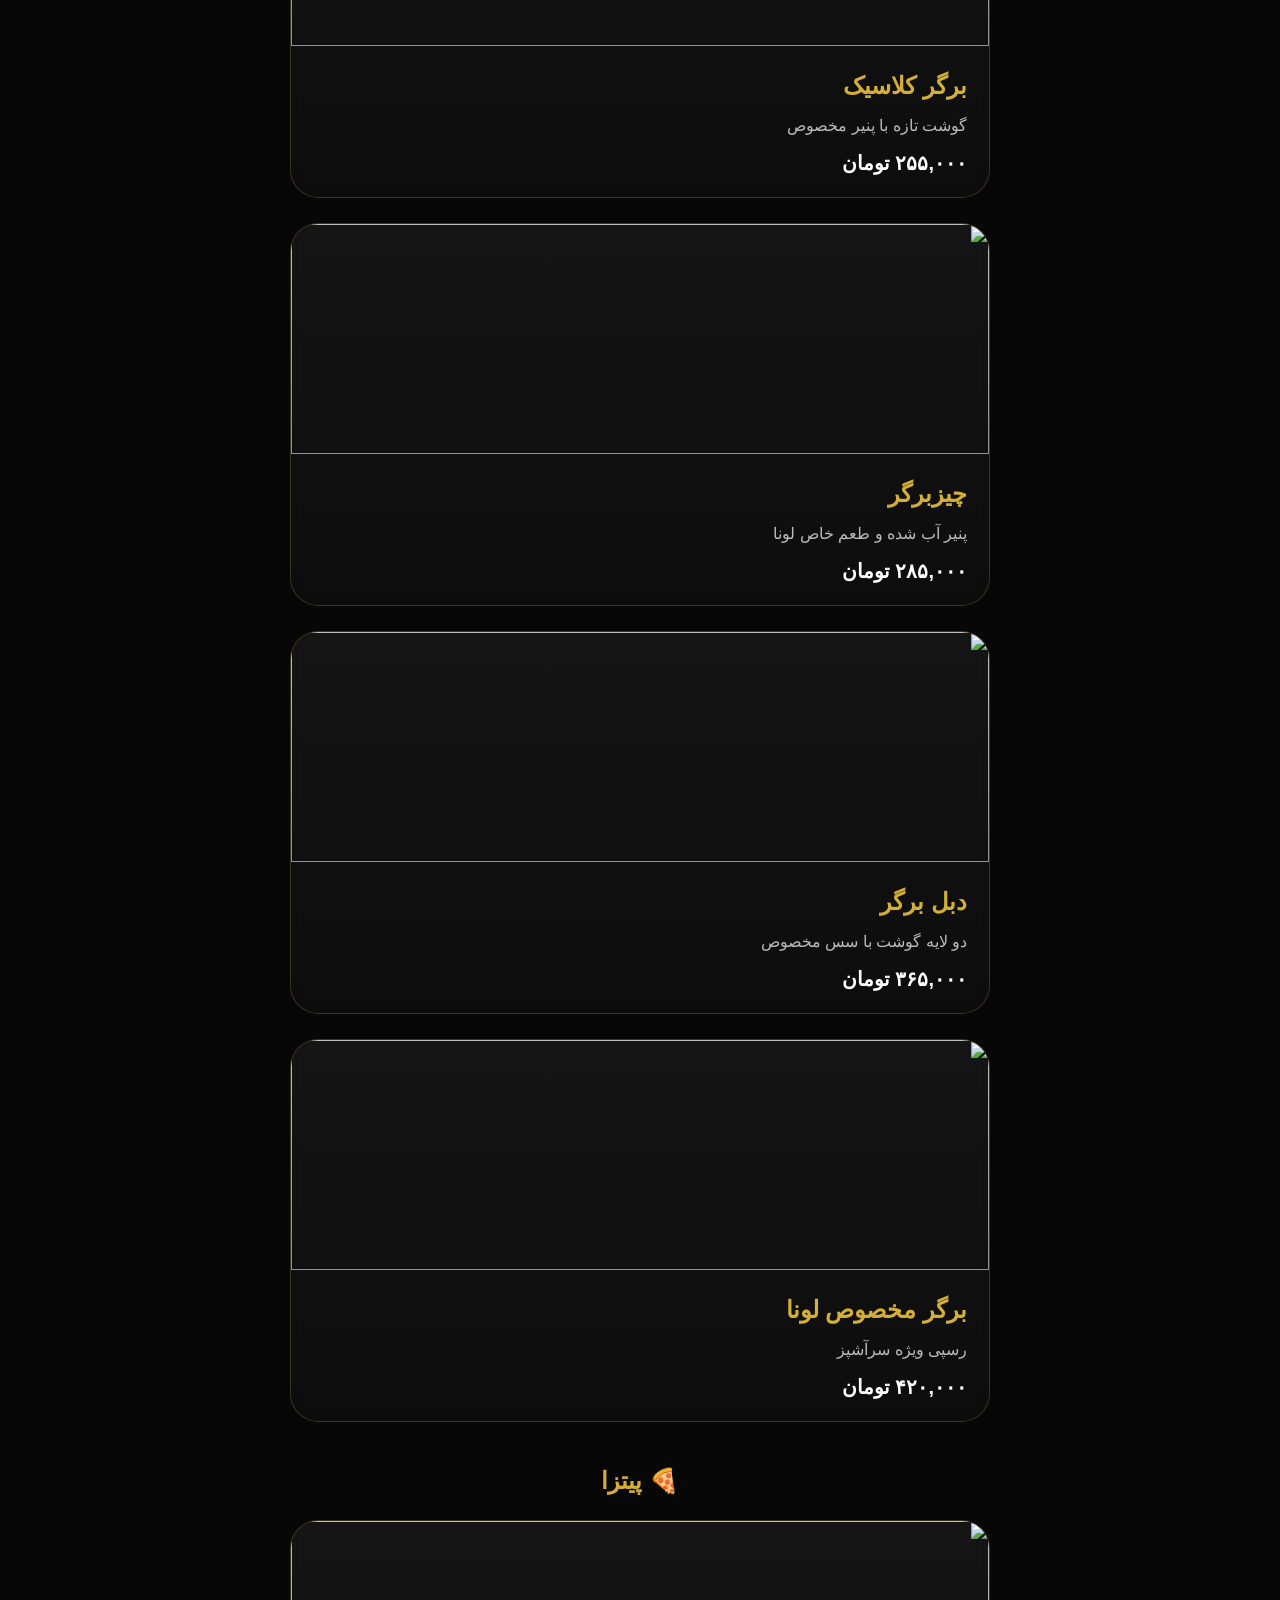
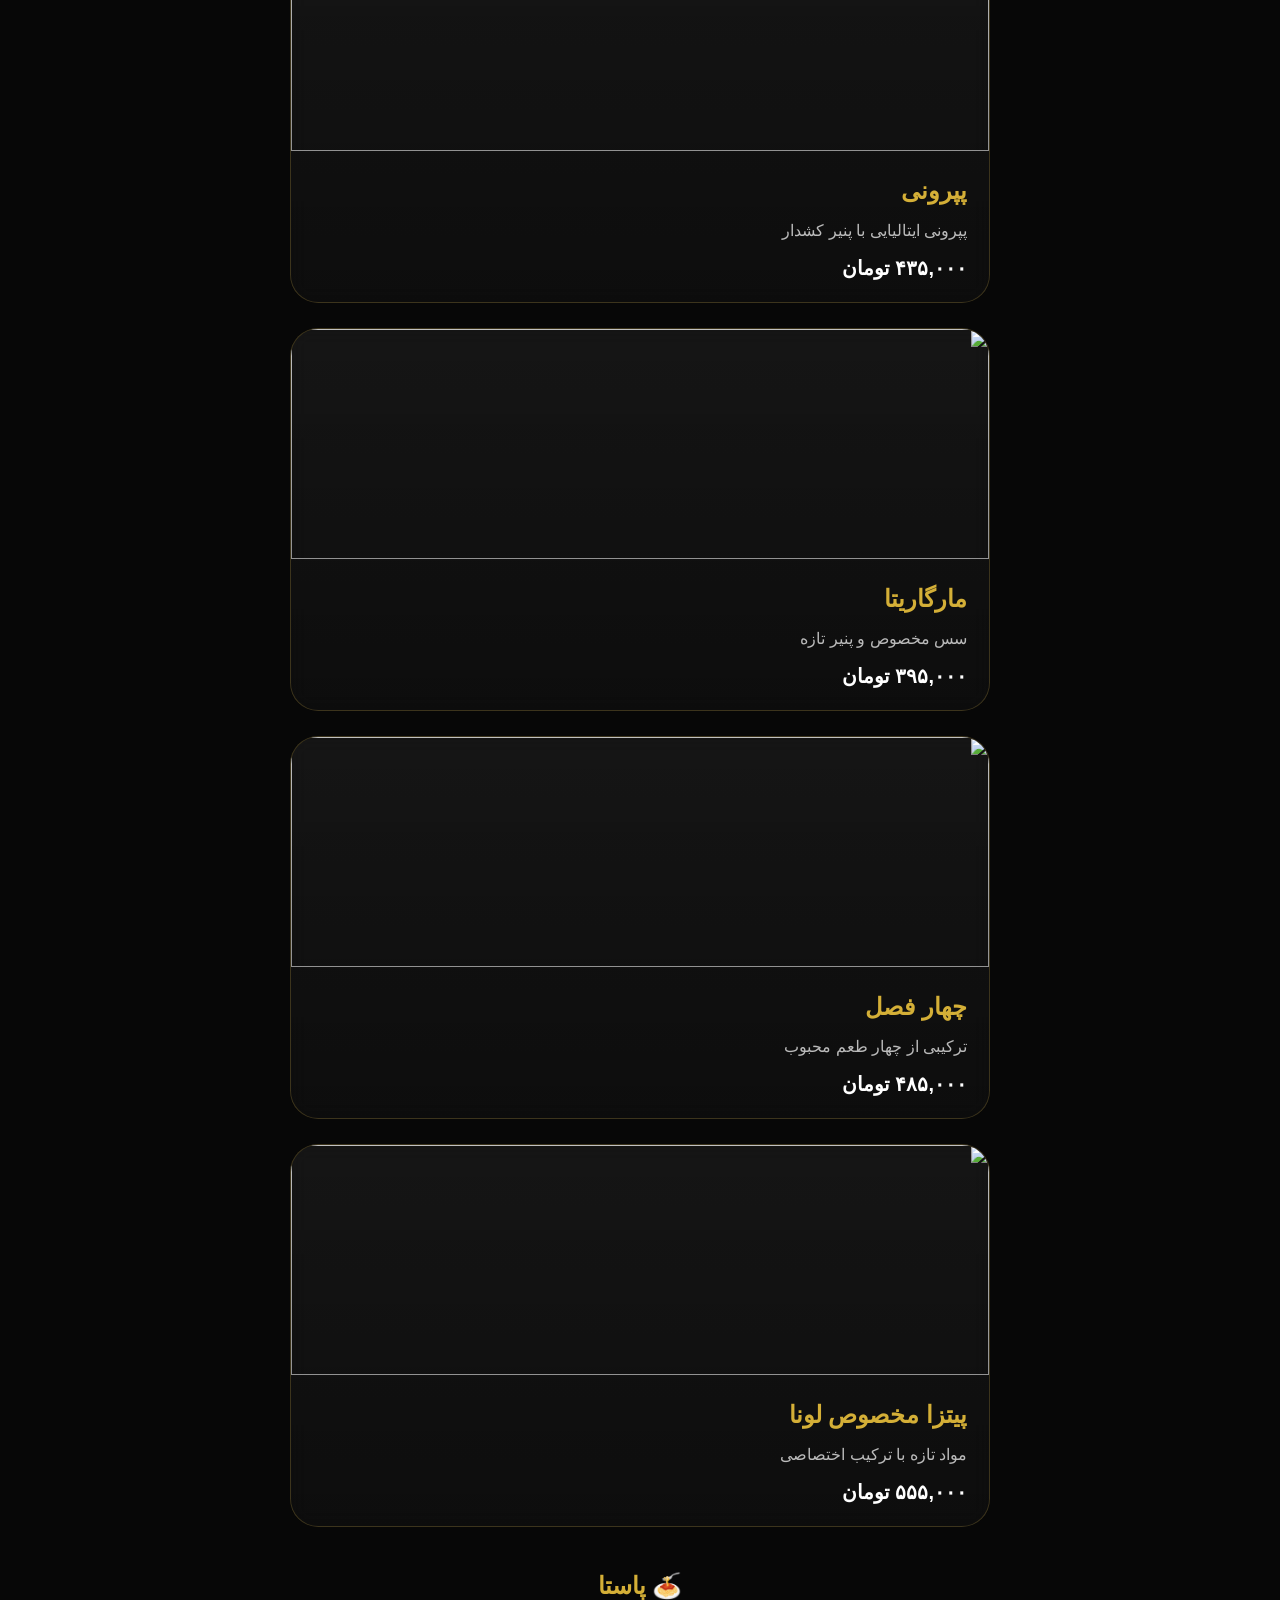
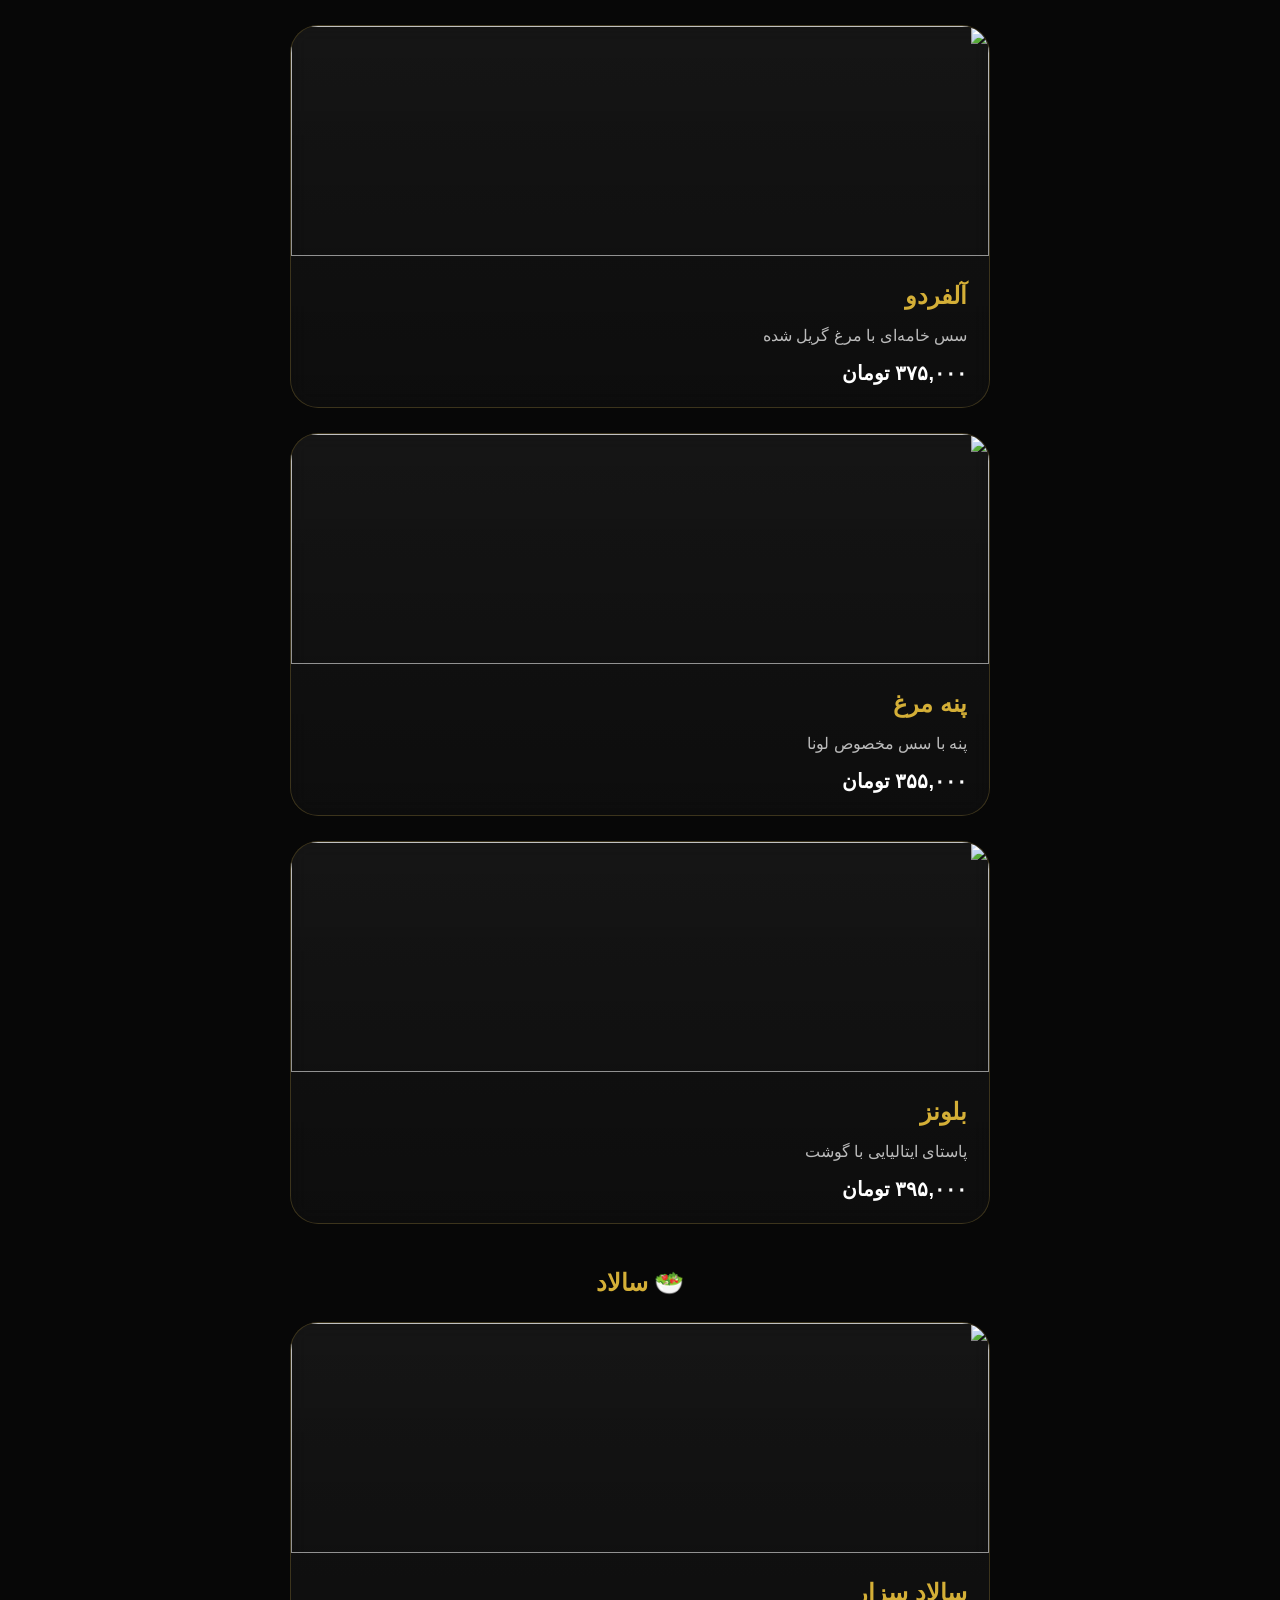
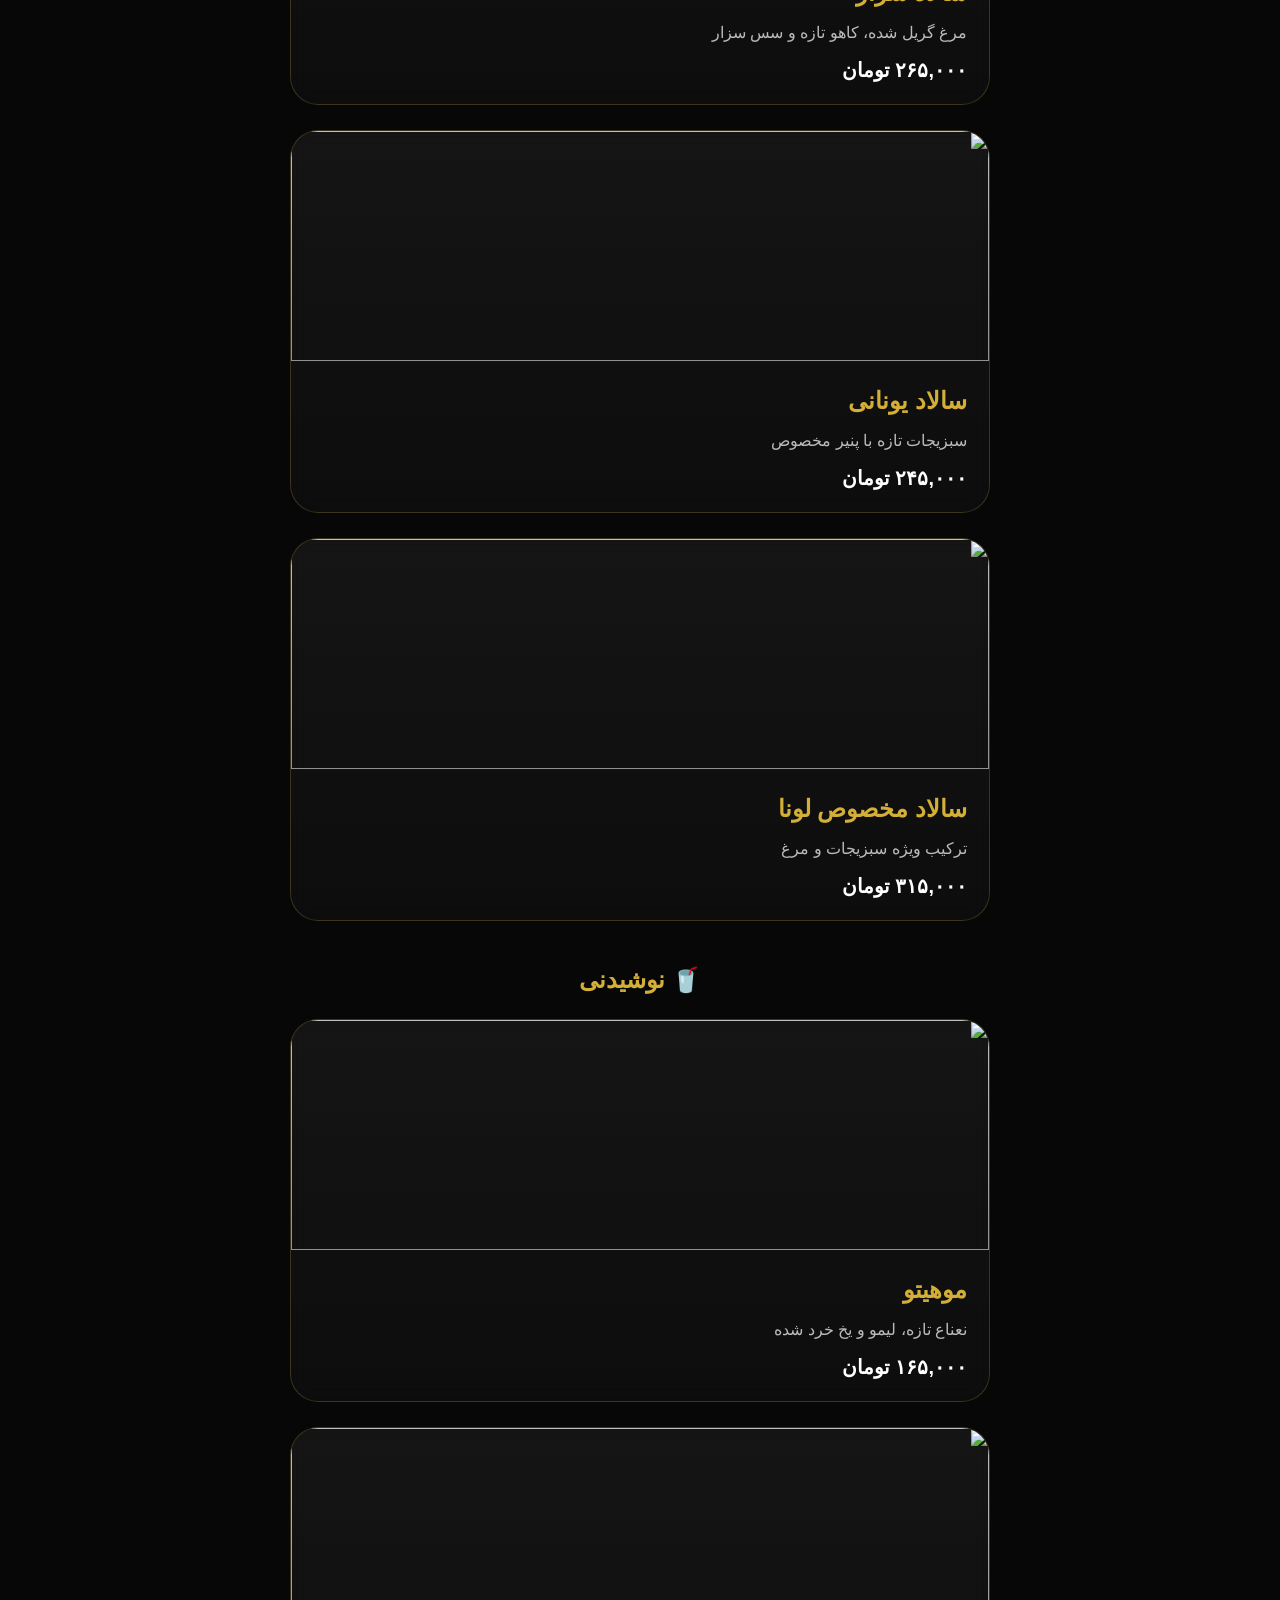
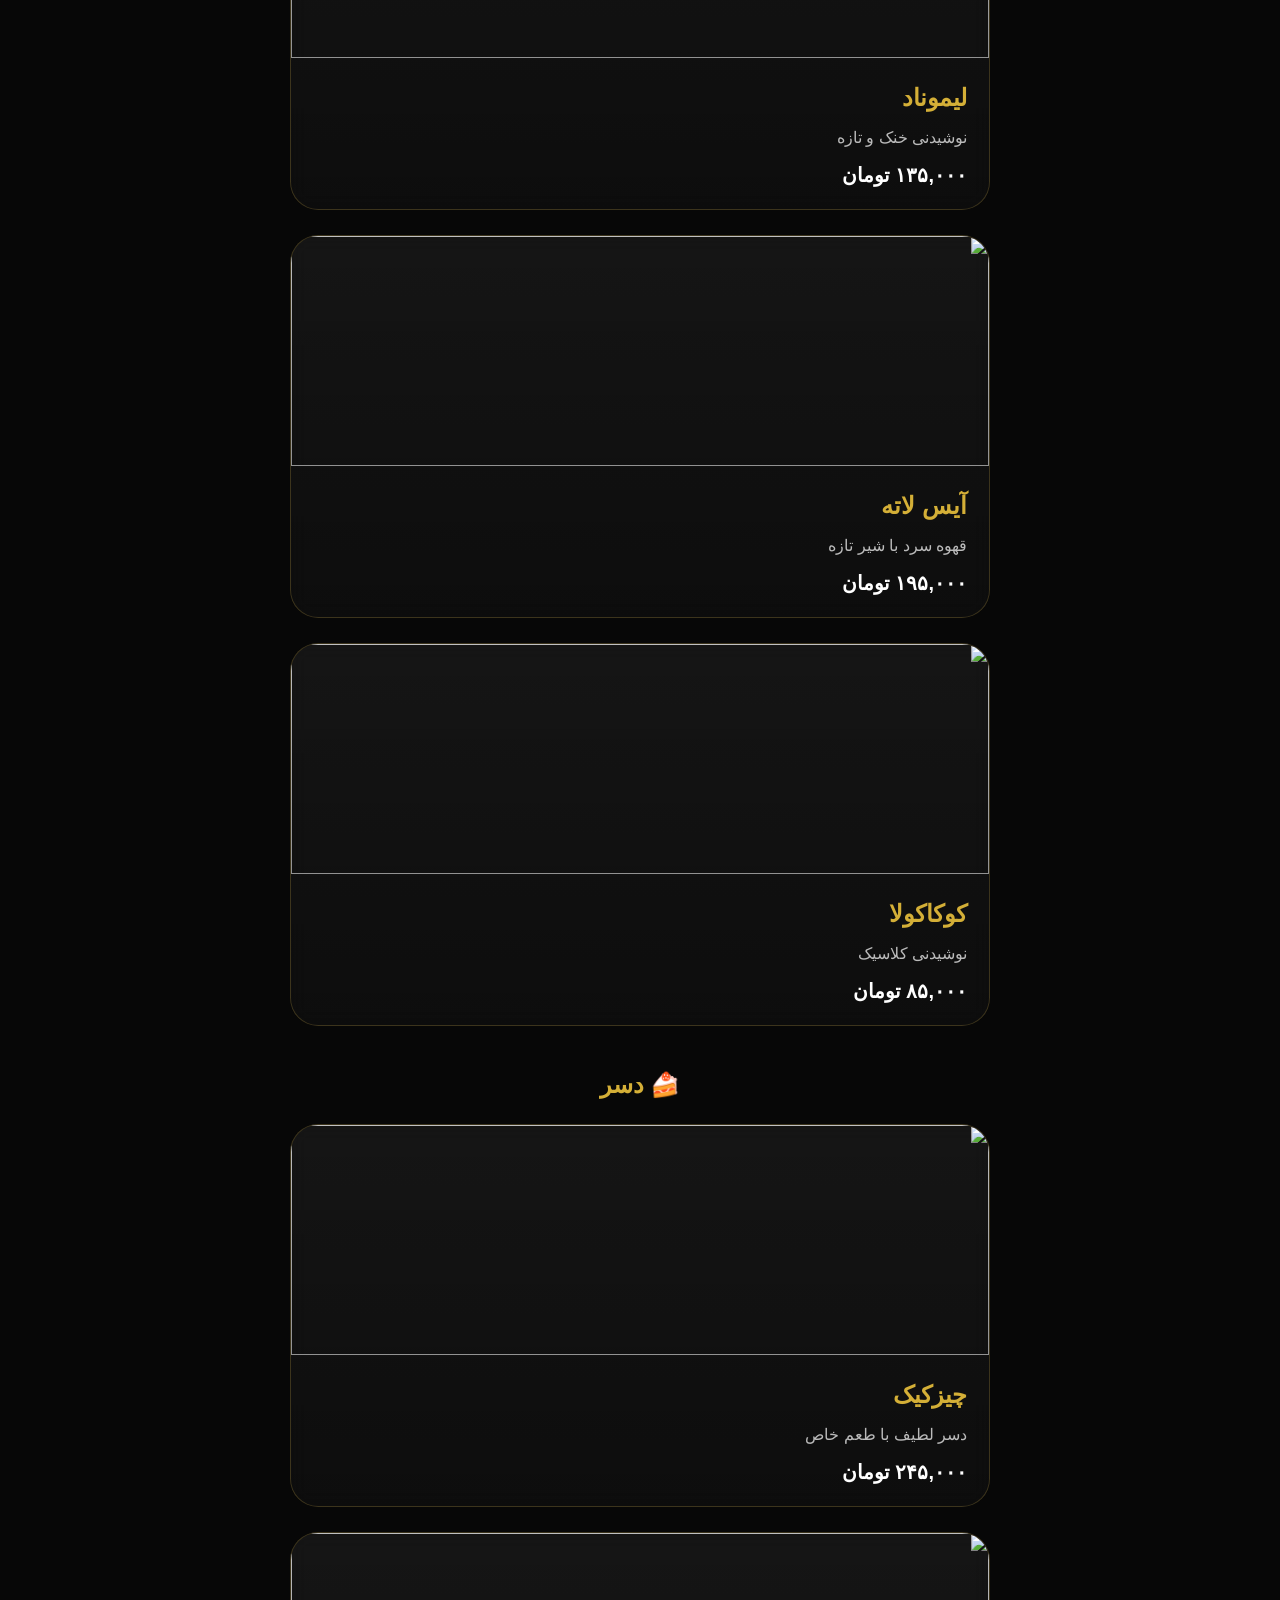
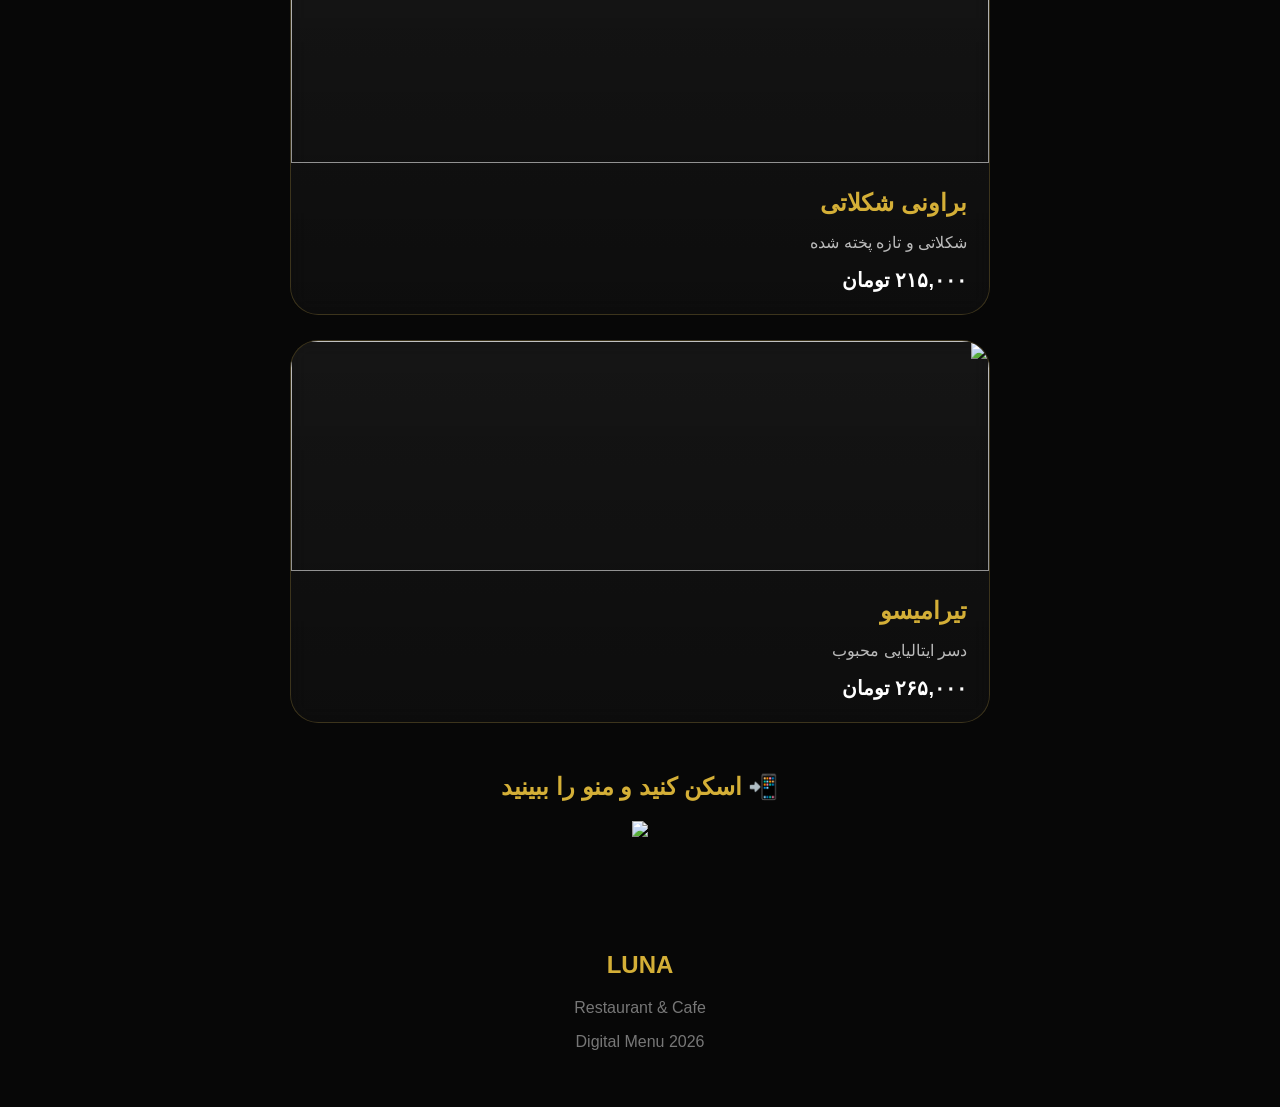
==== commit b1e8e731: "Update index.html" ====
--- a/index.html
+++ b/index.html
@@ -592,6 +592,16 @@
 
 }
 
+}
+
+    .order{
+position:fixed;
+bottom:20px;
+left:50%;
+transform:translateX(-50%);
+width:80%;
+max-width:350px;
+z-index:999;
 }
     
 </style>
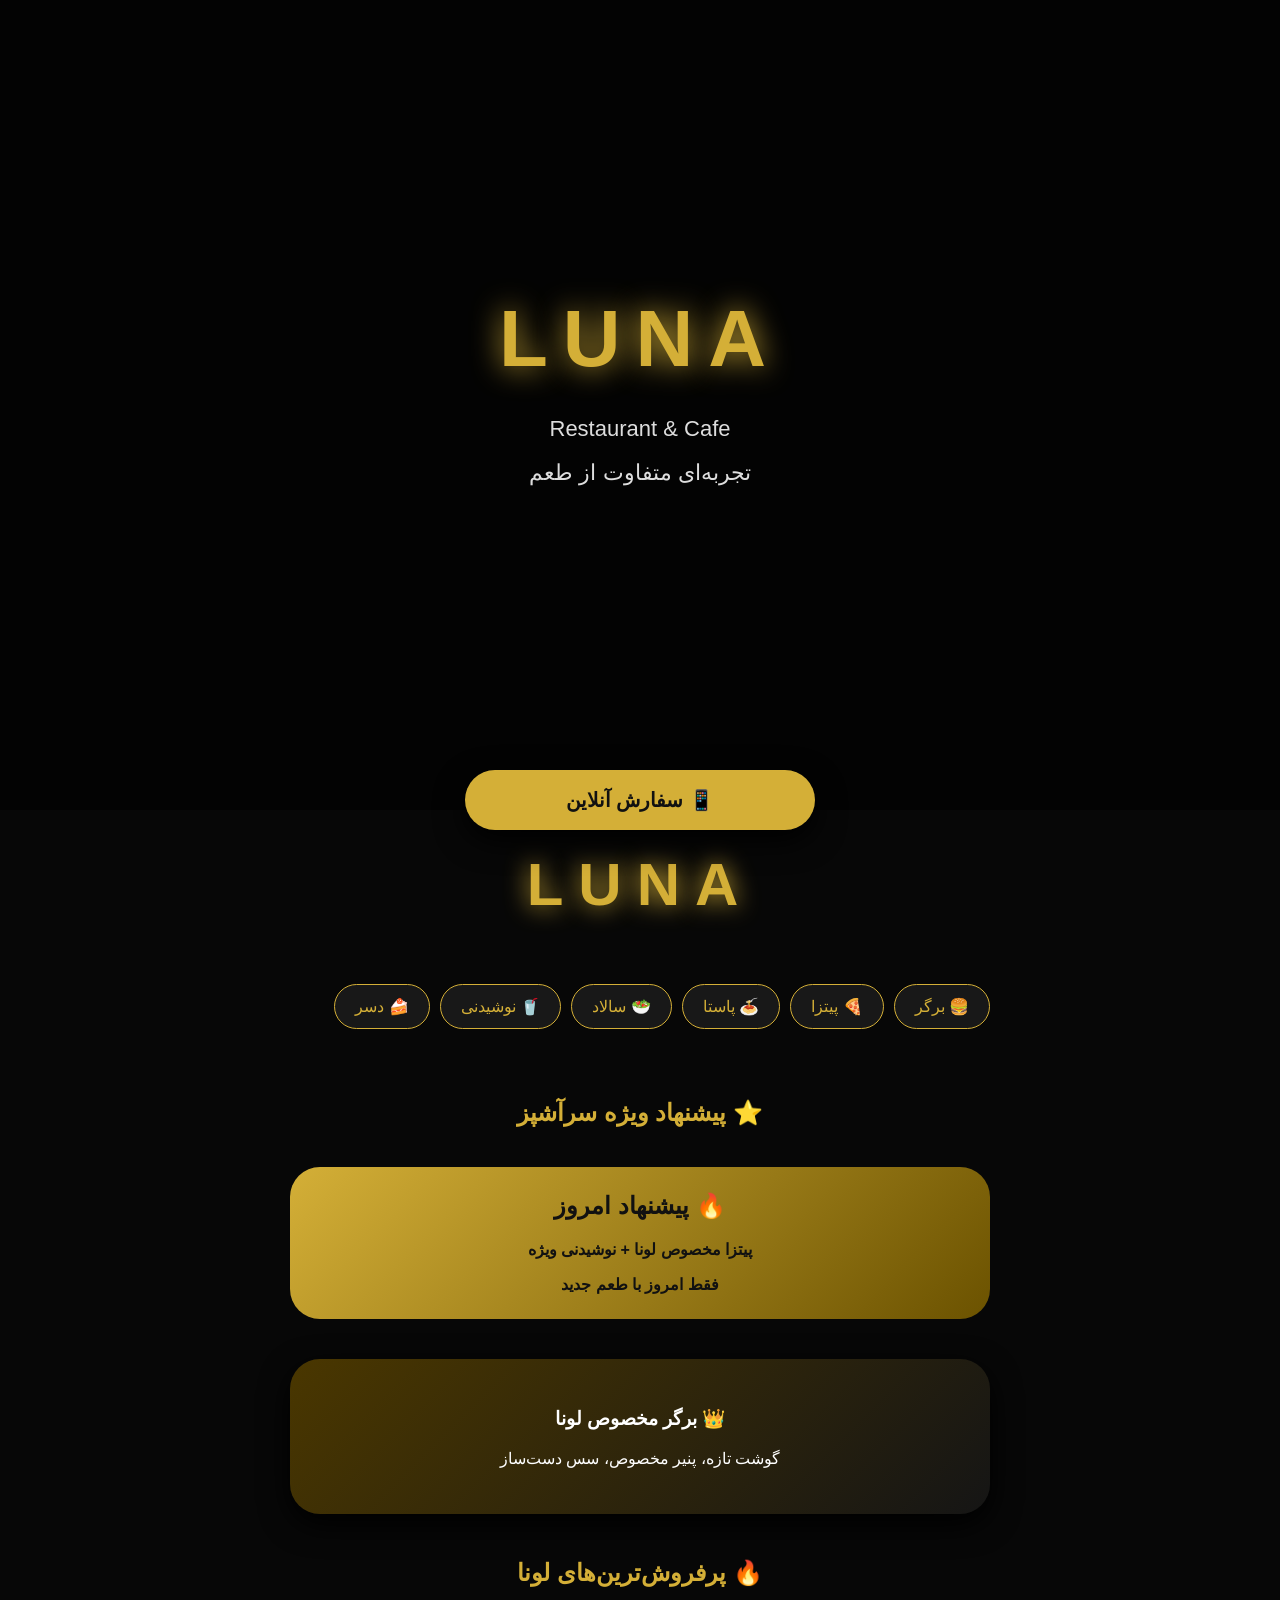
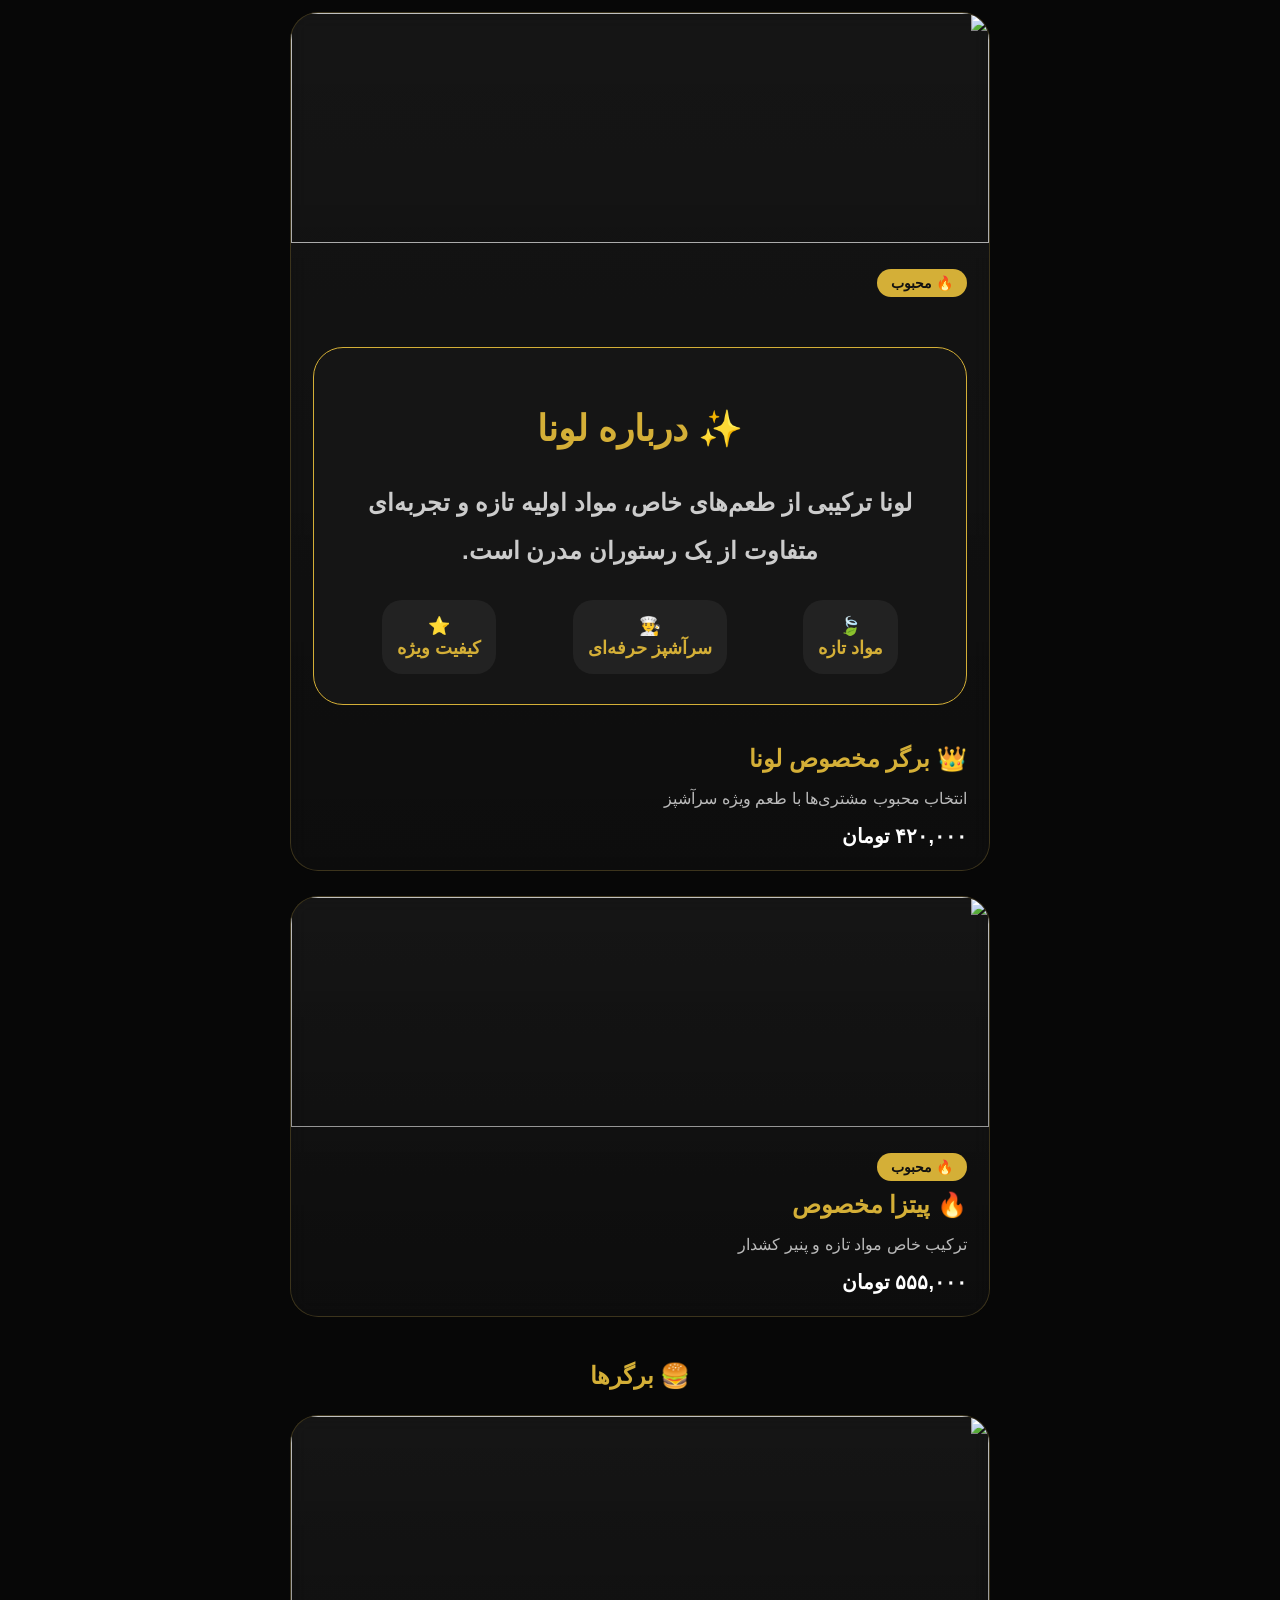
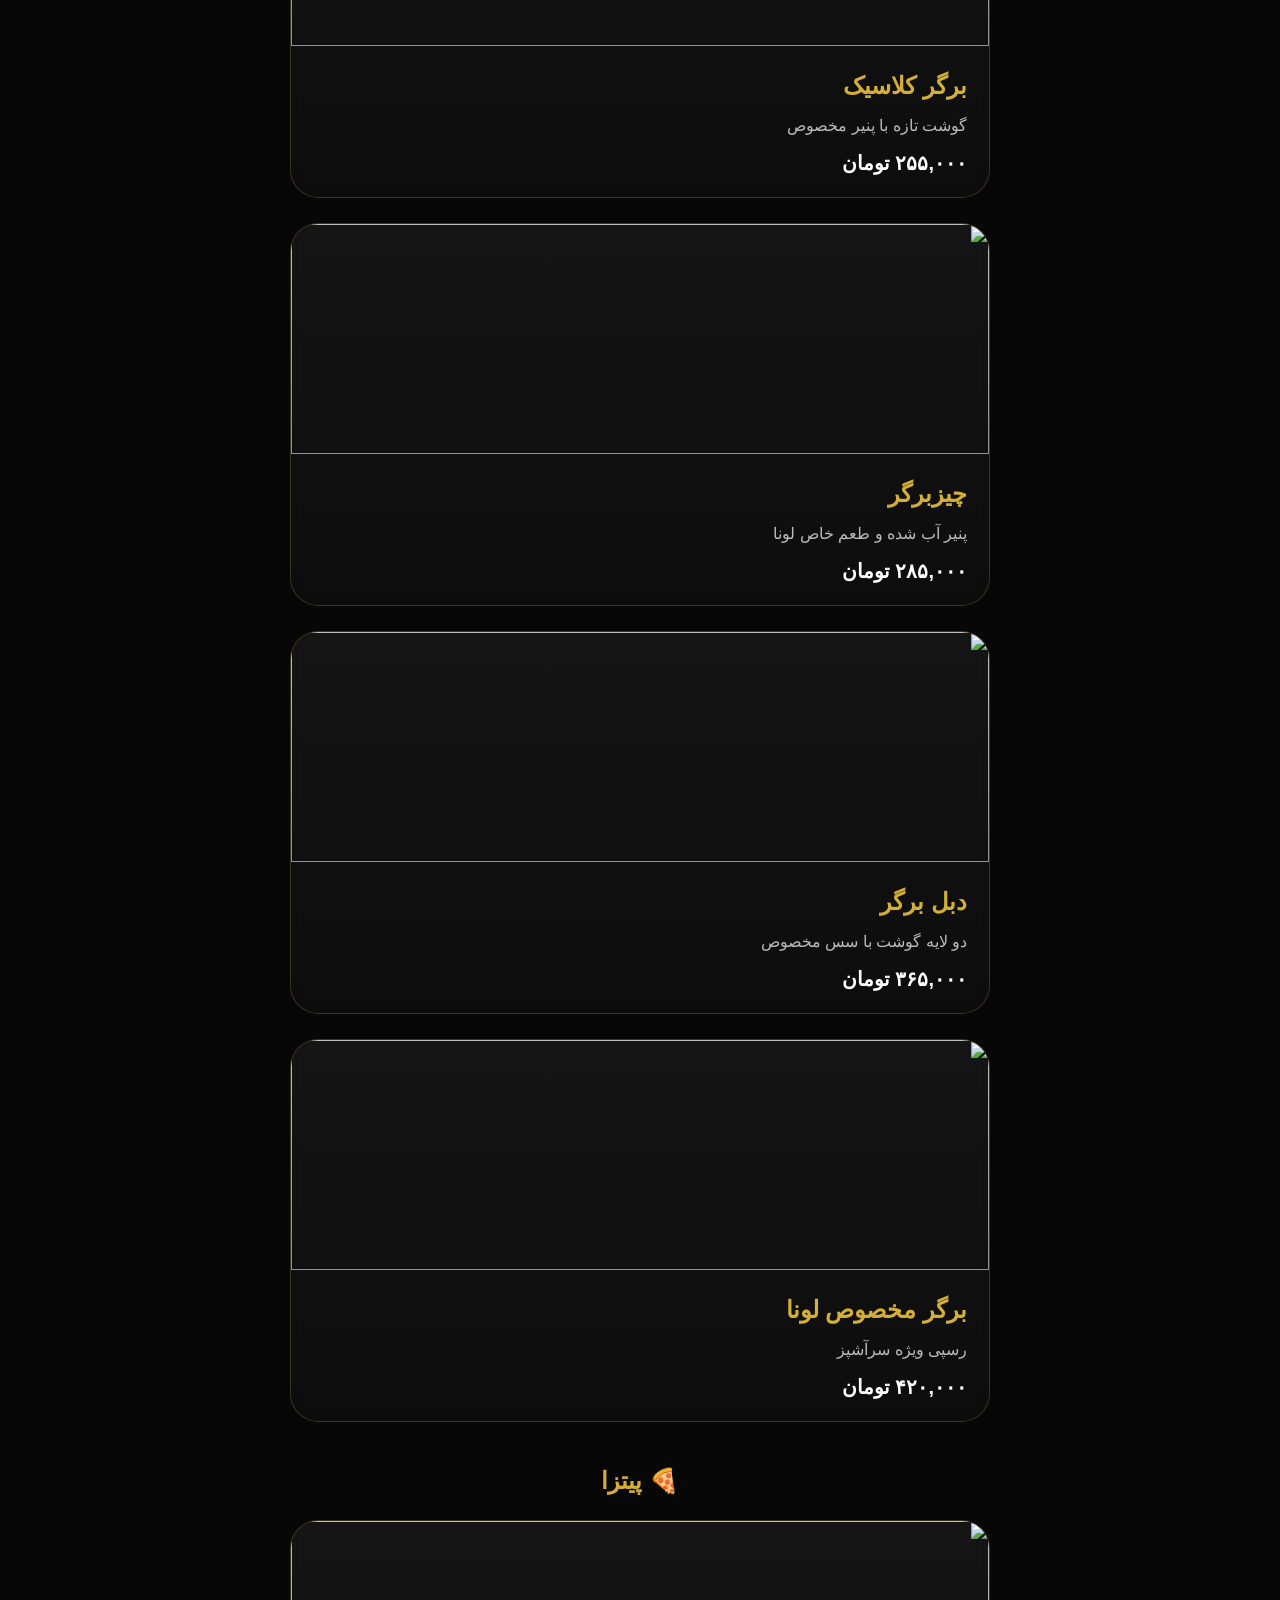
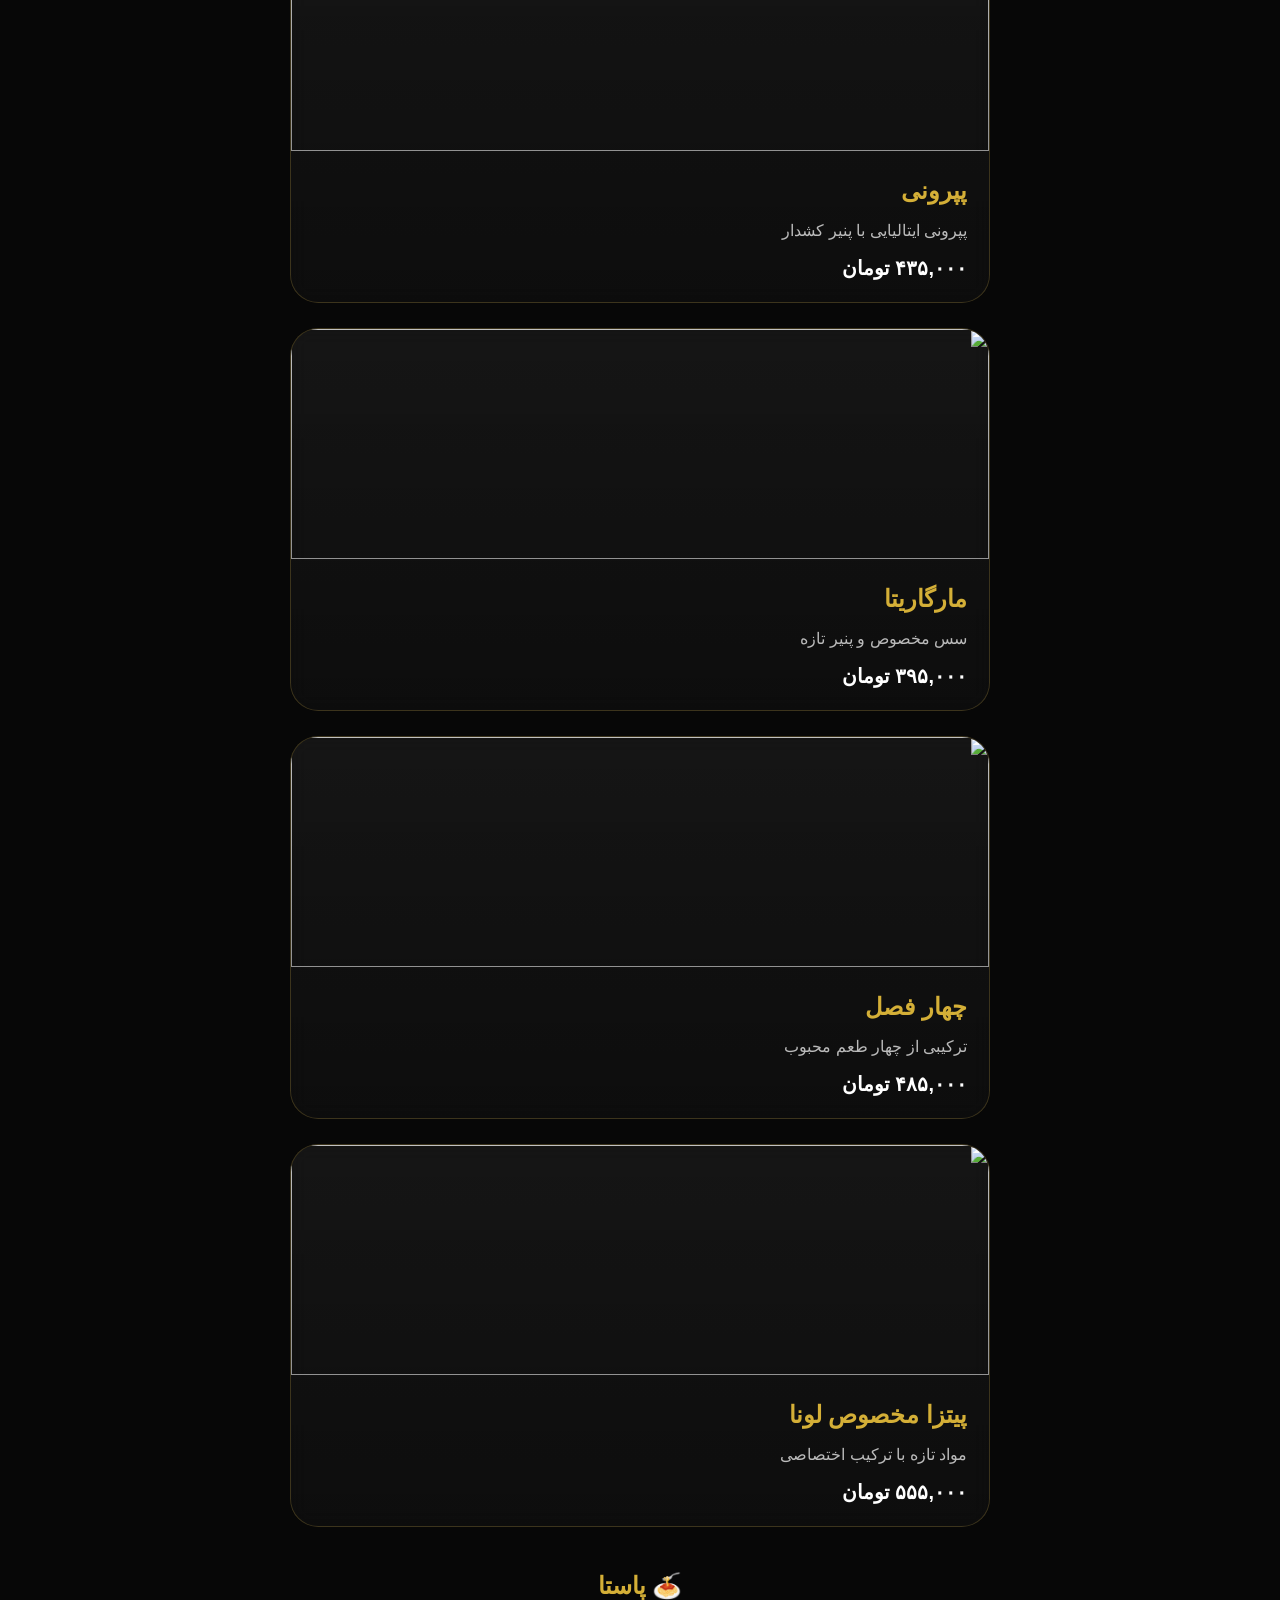
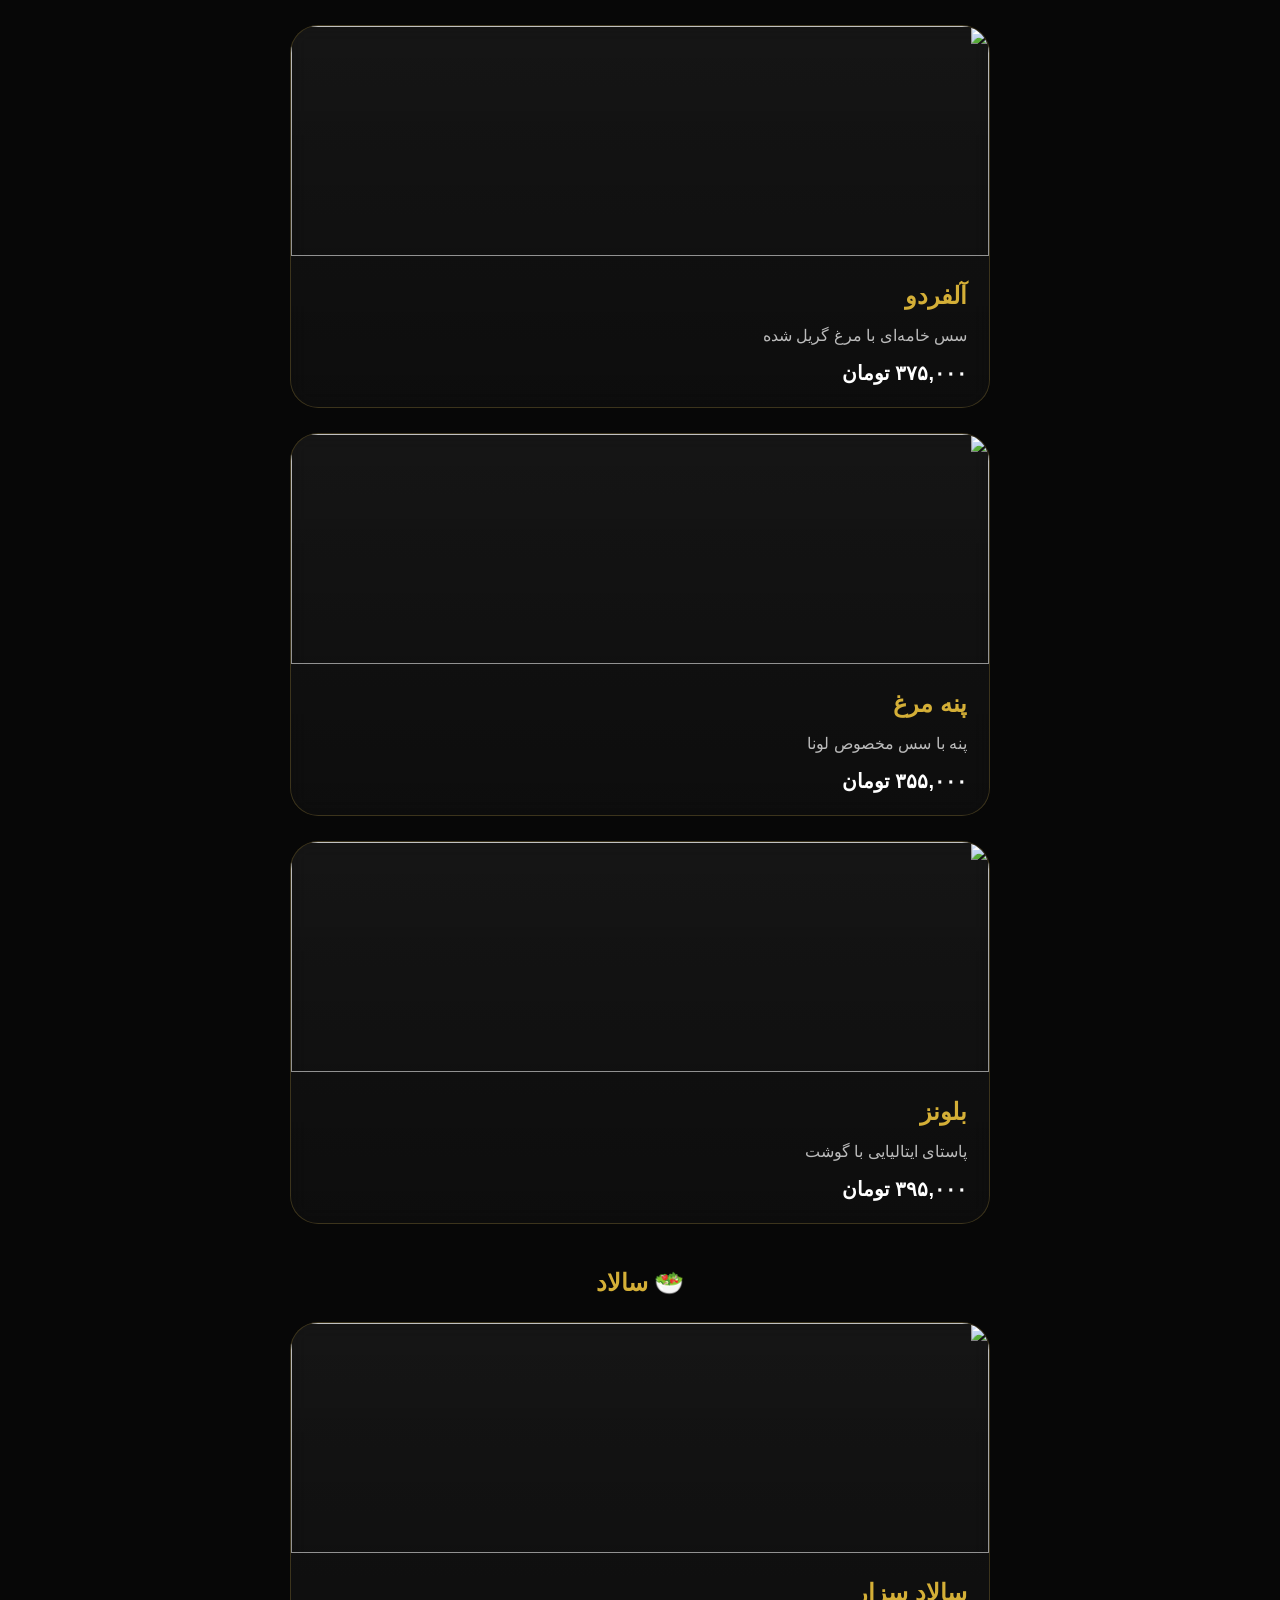
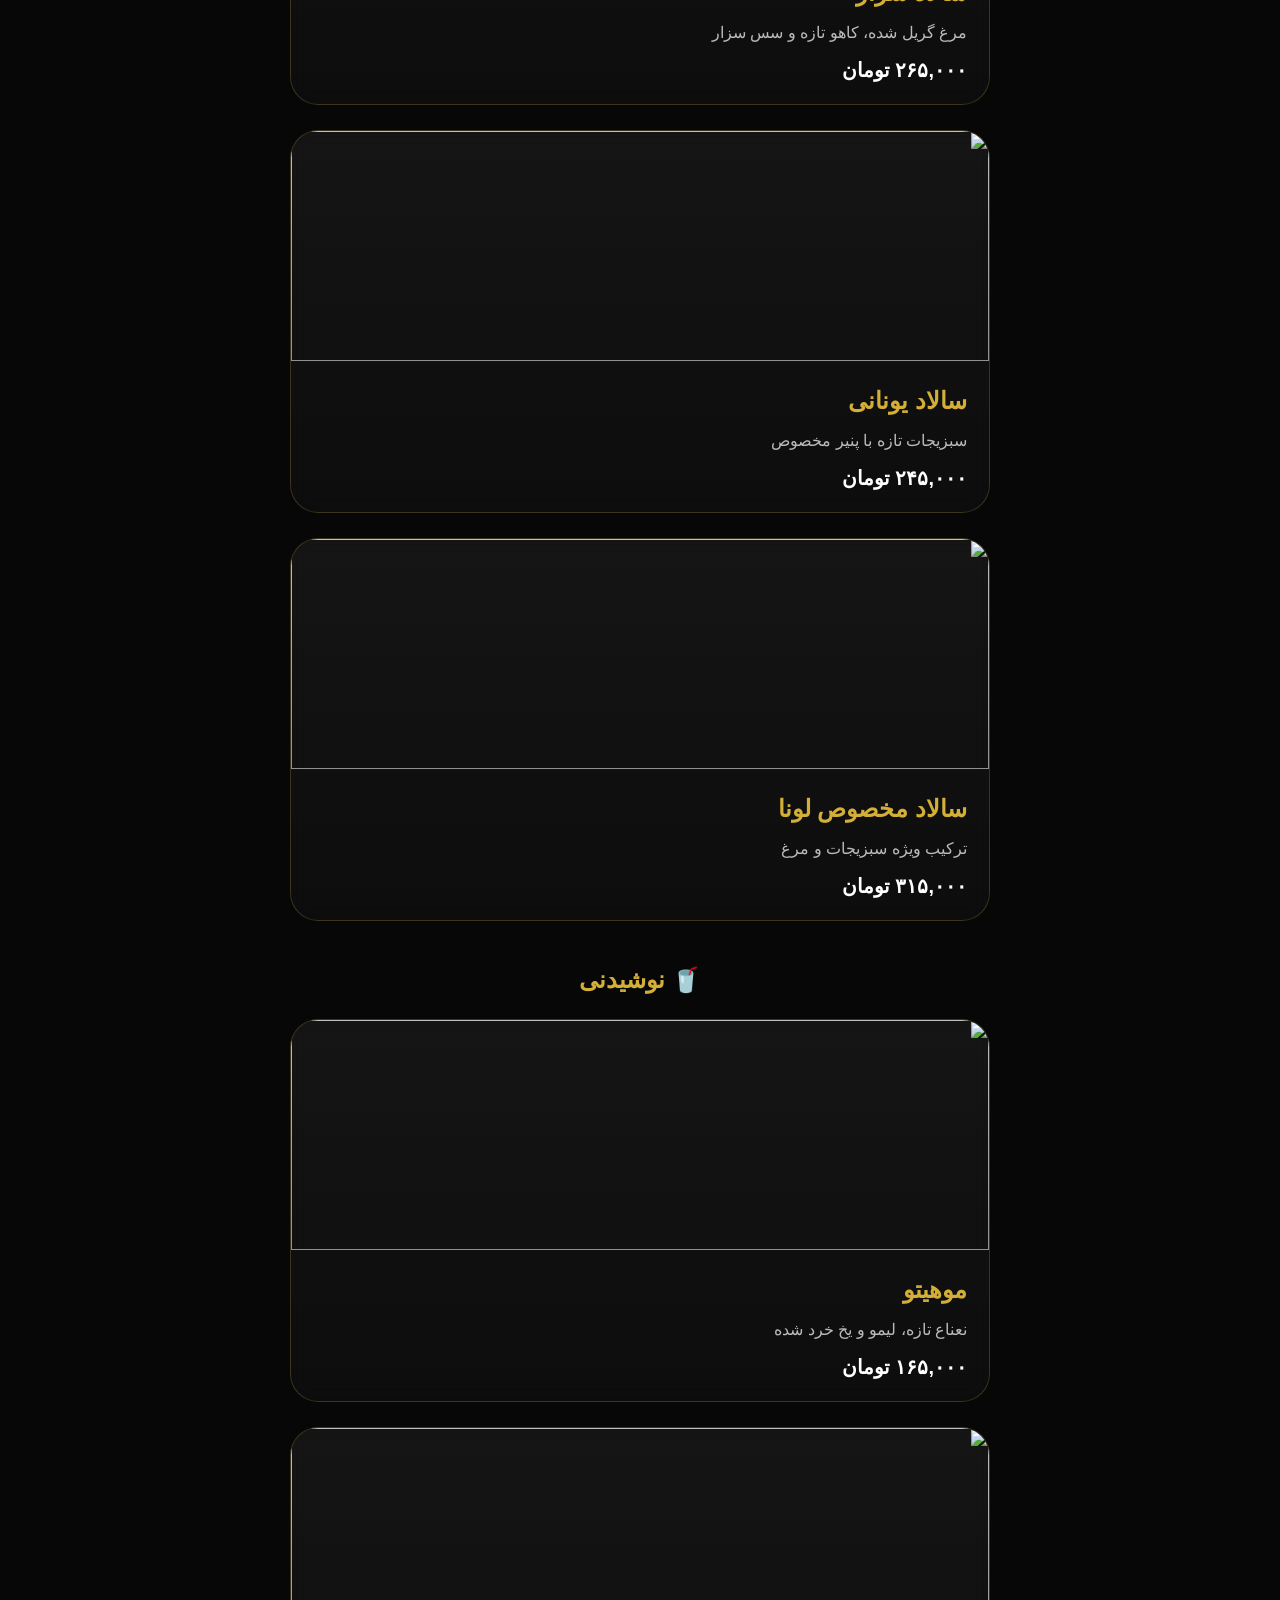
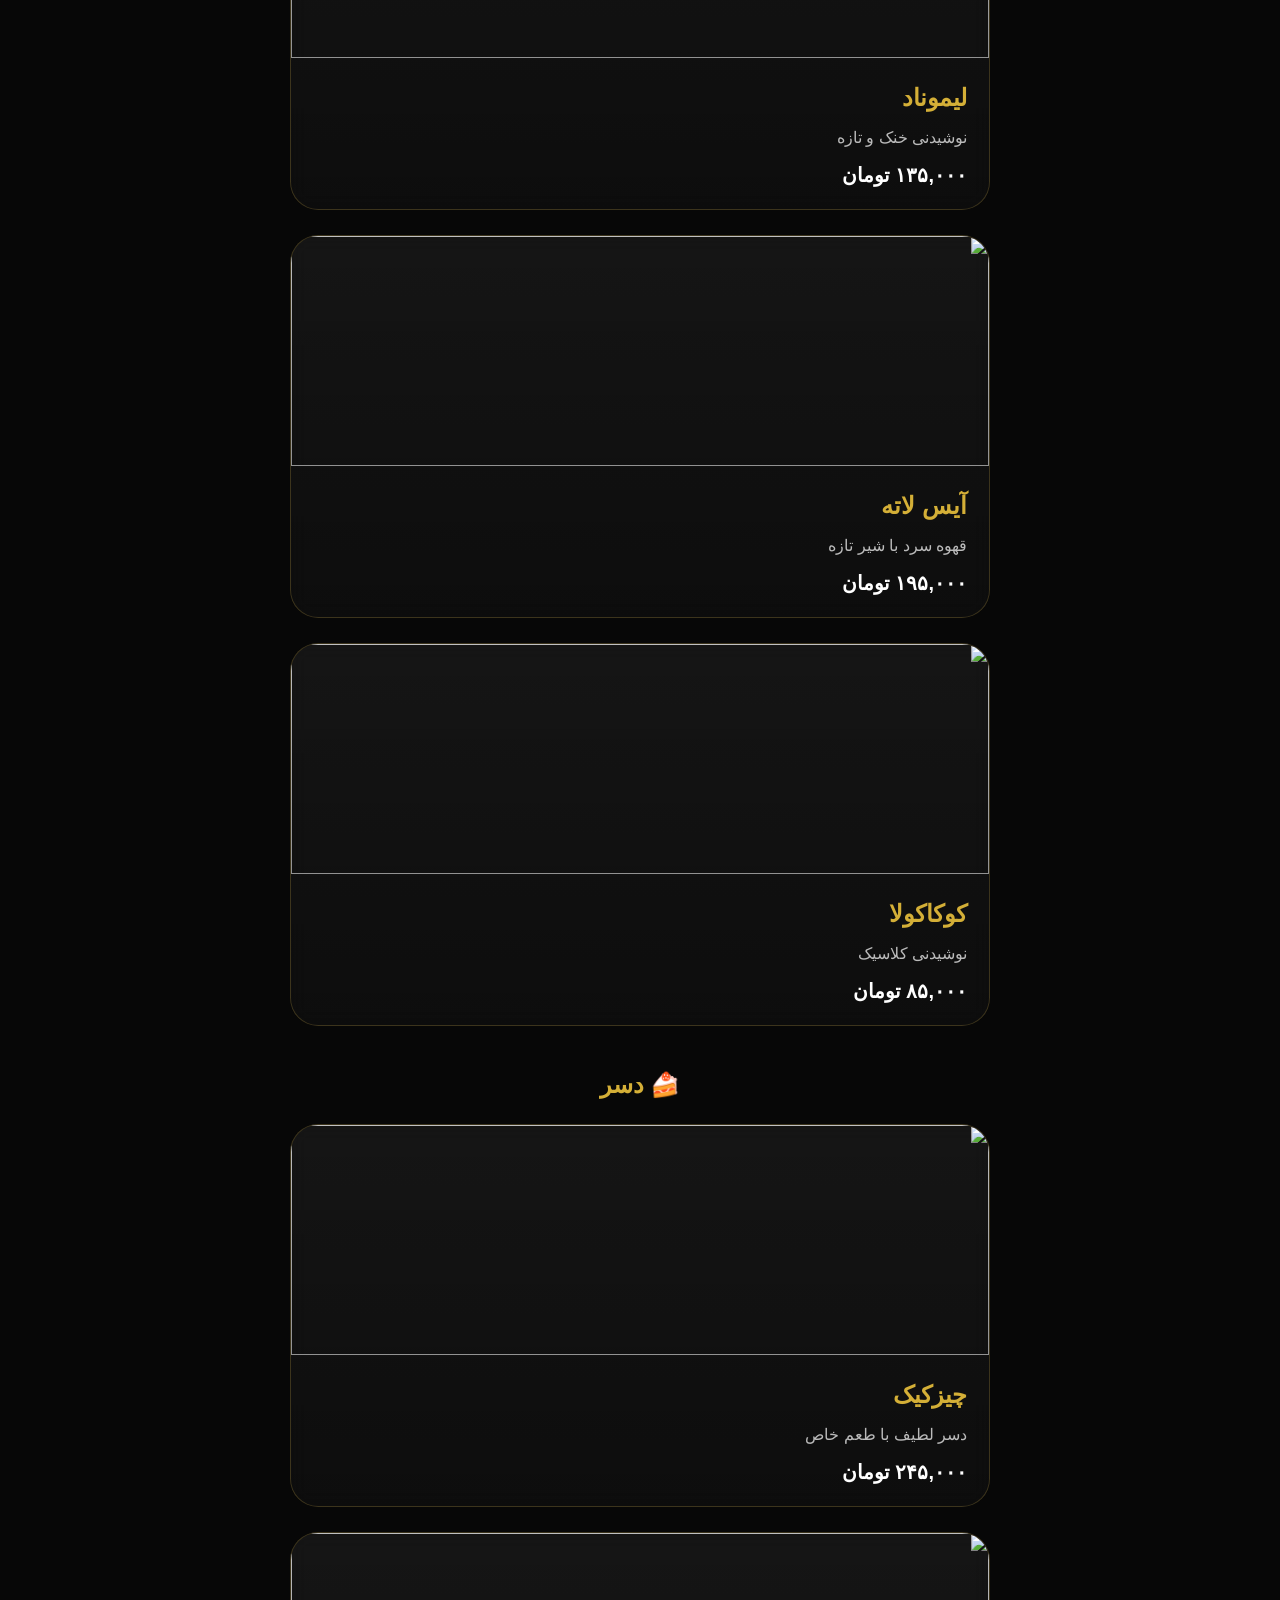
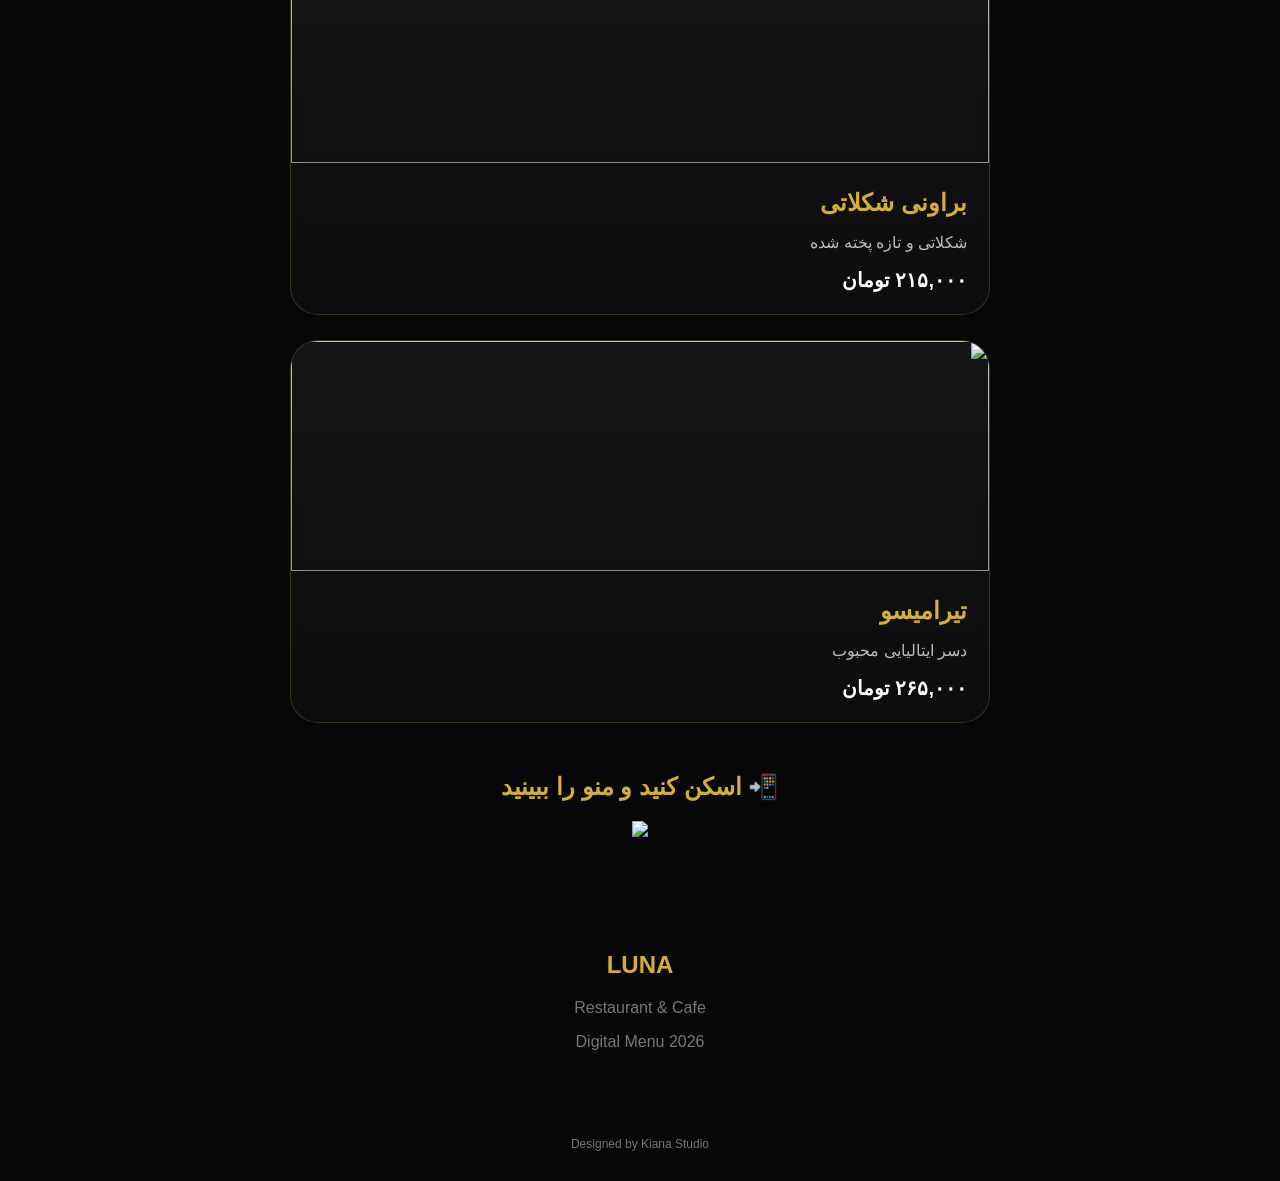
==== commit c92af1c2: "Update index.html" ====
--- a/index.html
+++ b/index.html
@@ -2,11 +2,12 @@
 <html lang="fa" dir="rtl">
 
 <head>
-
+<meta name="description" content="منوی دیجیتال رستوران لونا با غذاهای ویژه، پیتزا، برگر، نوشیدنی و دسر">
+    
 <meta charset="UTF-8">
 <meta name="viewport" content="width=device-width, initial-scale=1.0">
 
-<title>LUNA Restaurant</title>
+<title>LUNA Restaurant | Digital Menu</title>
 
 <style>
 
@@ -602,6 +603,17 @@
 width:80%;
 max-width:350px;
 z-index:999;
+}
+    .demo-mark{
+
+text-align:center;
+
+color:#777;
+
+font-size:12px;
+
+margin:30px 0;
+
 }
     
 </style>
@@ -1097,7 +1109,9 @@
 
 
 </div>
-
+<div class="demo-mark">
+Designed by Kiana Studio
+</div>
 </body>
 
 </html>
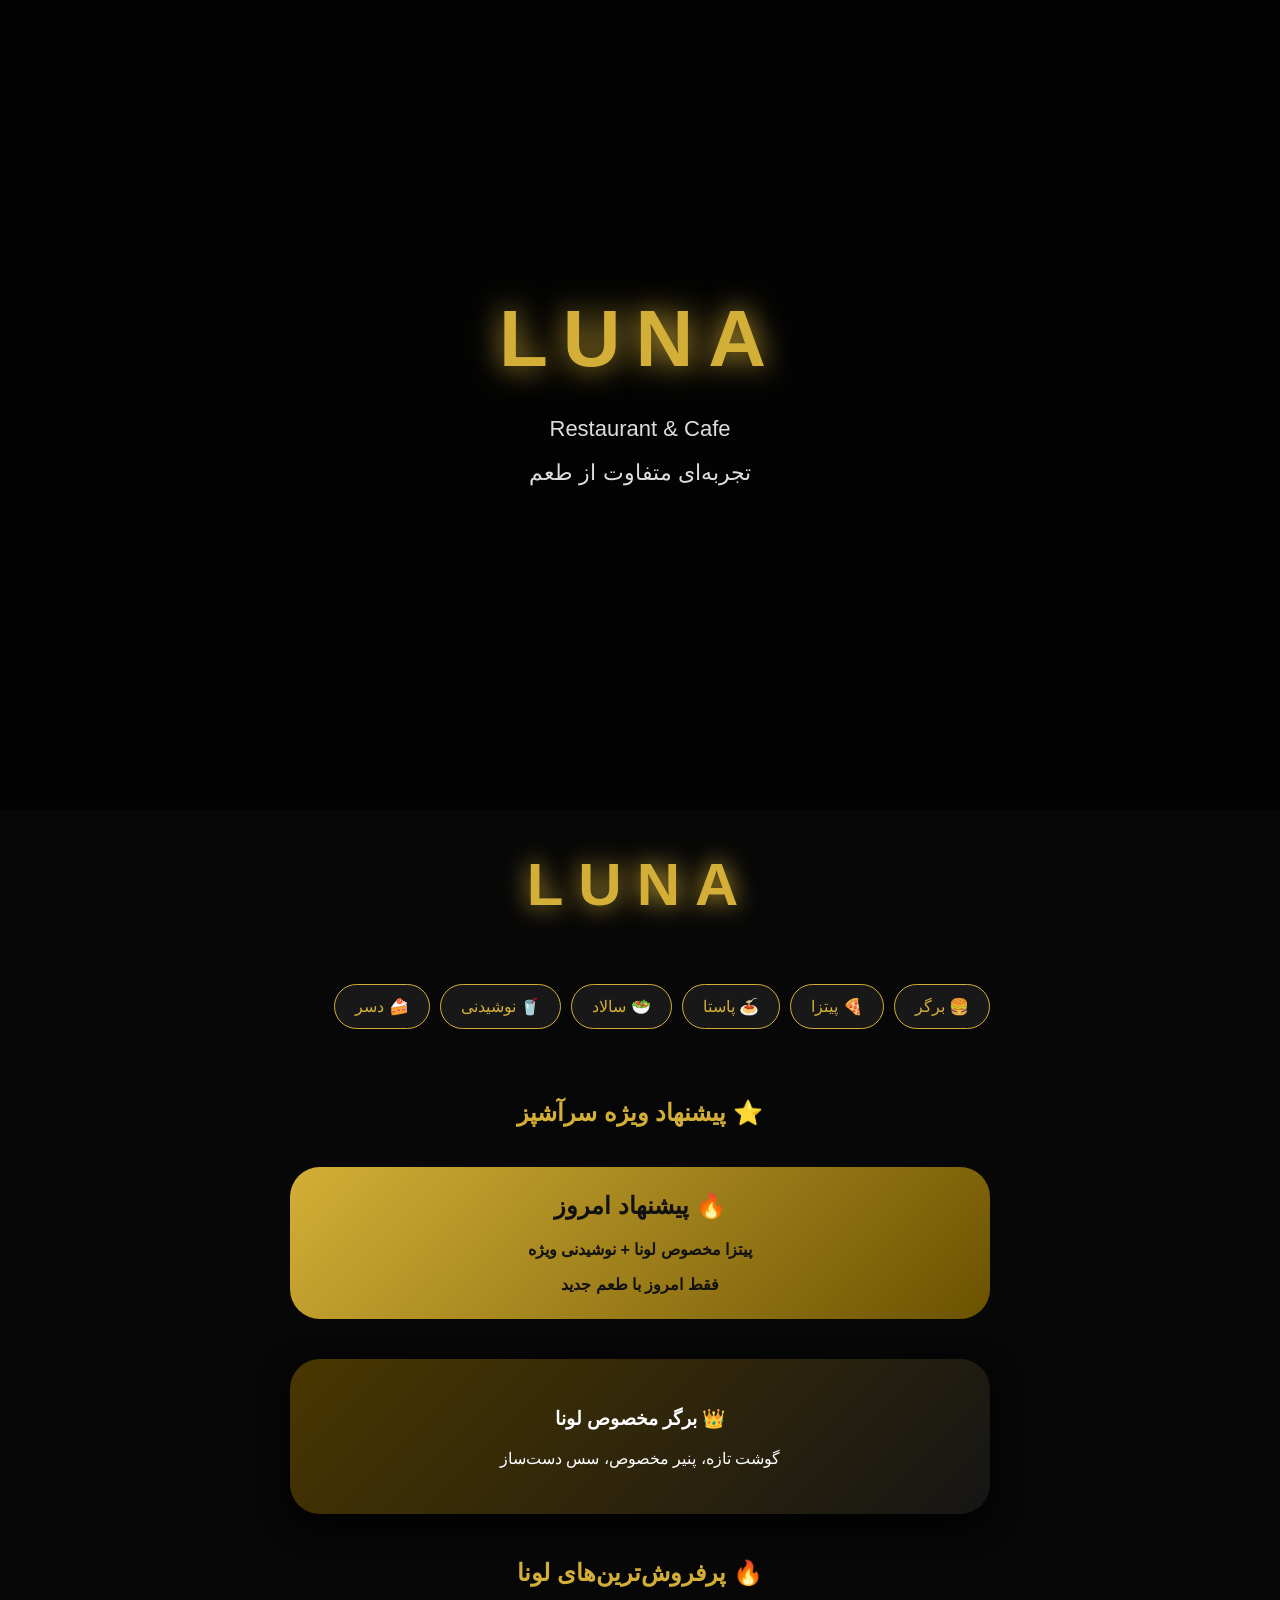
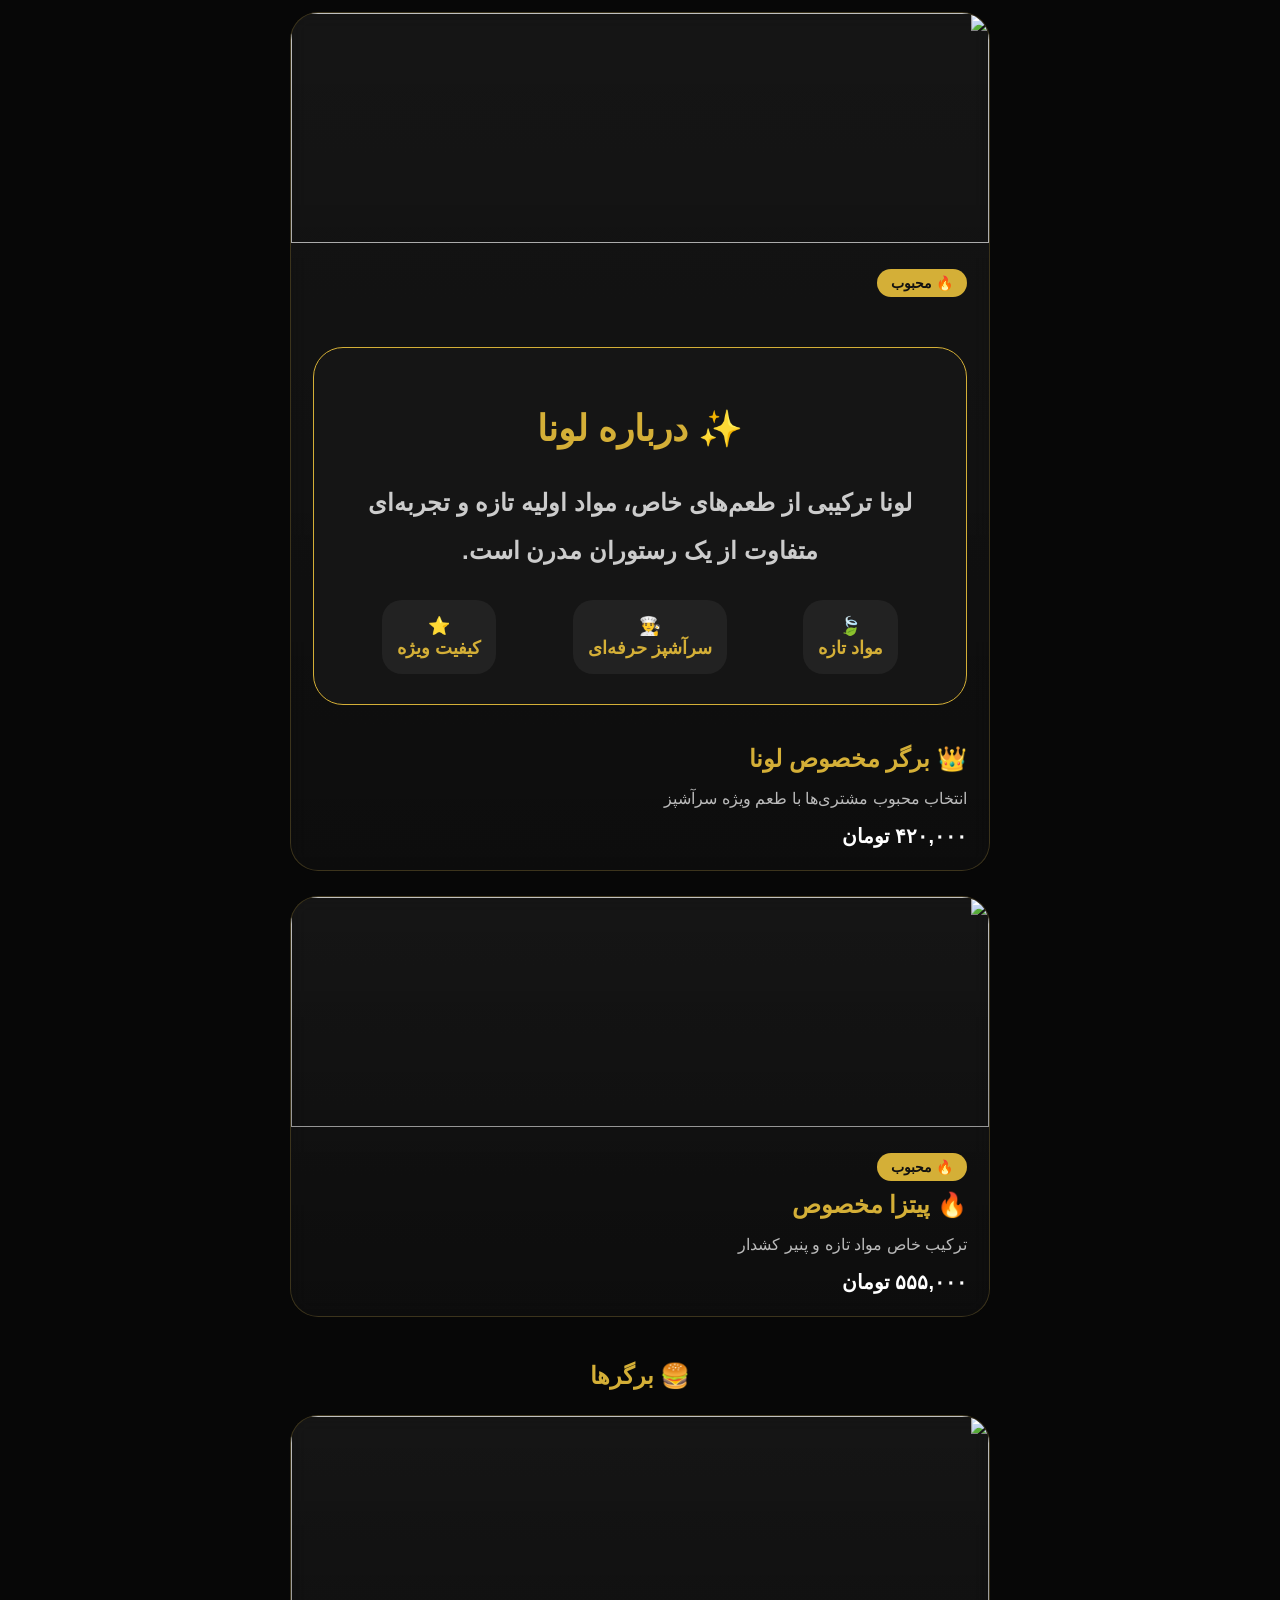
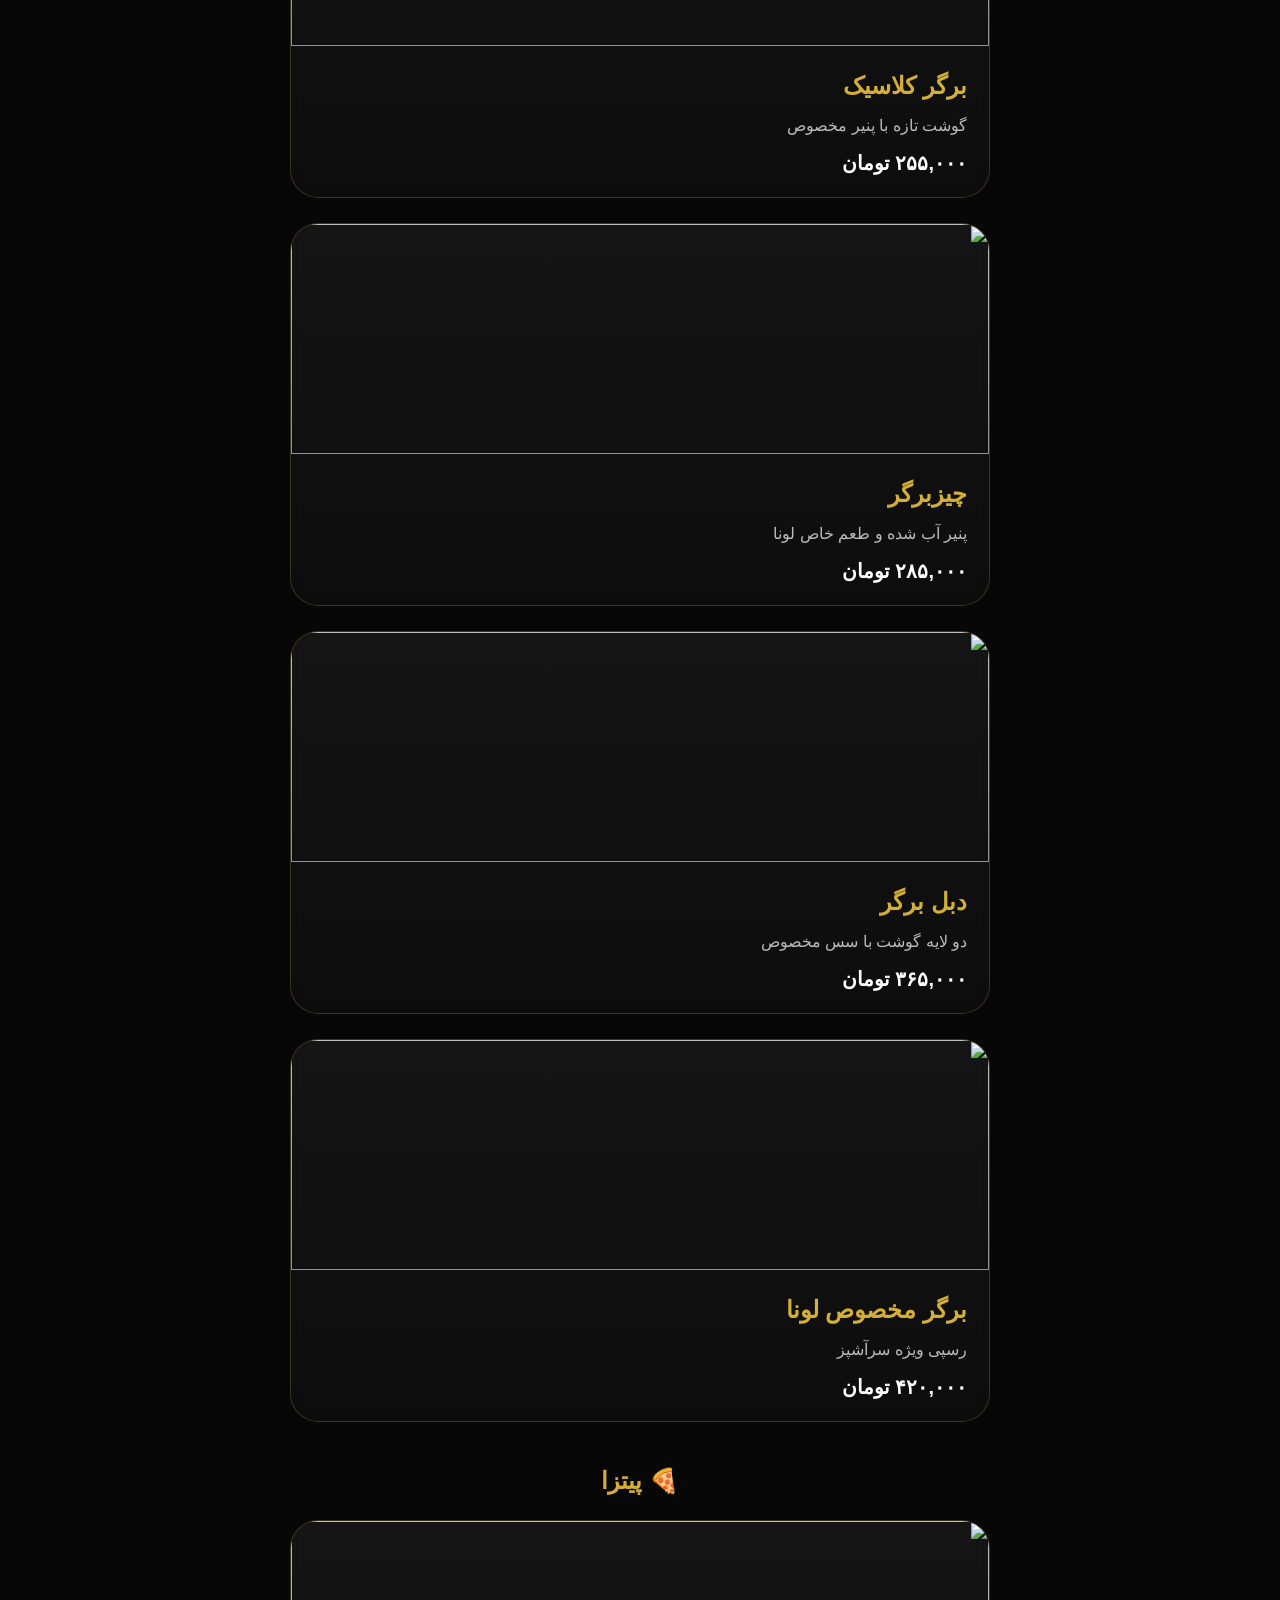
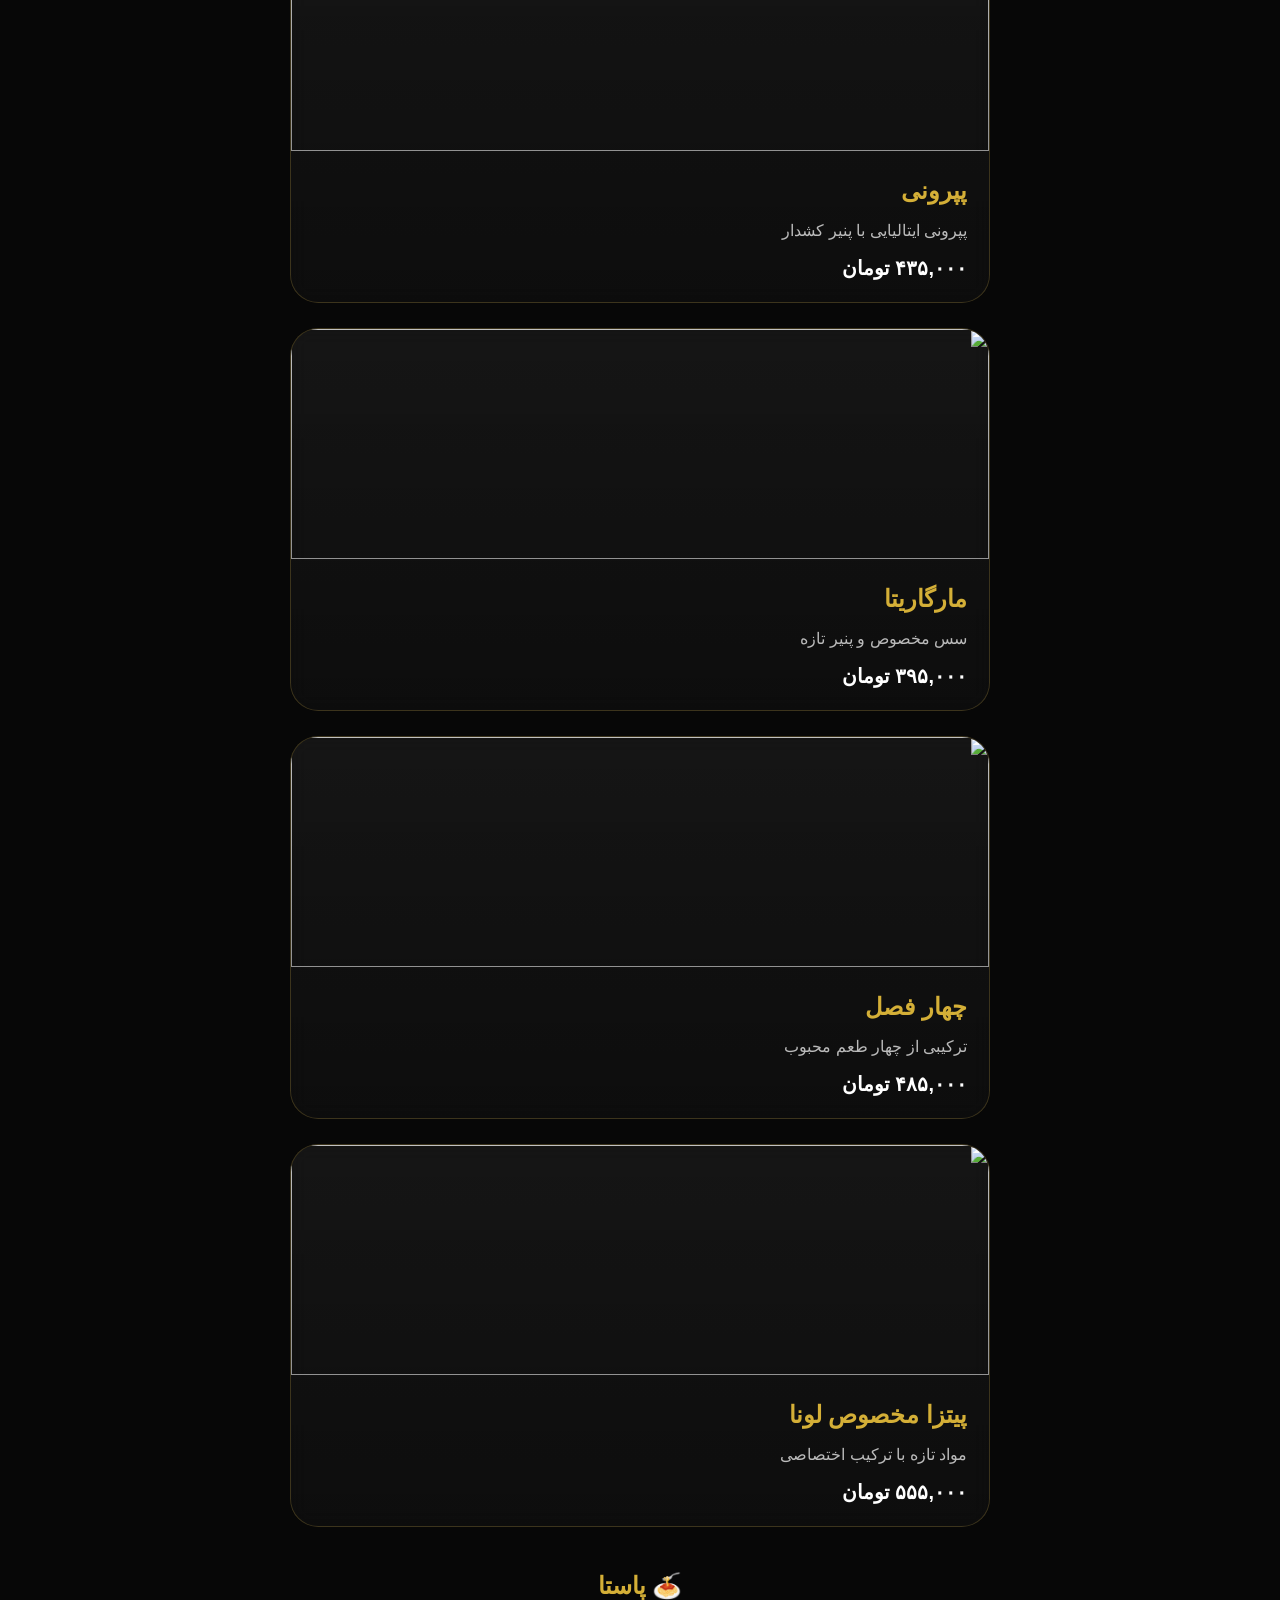
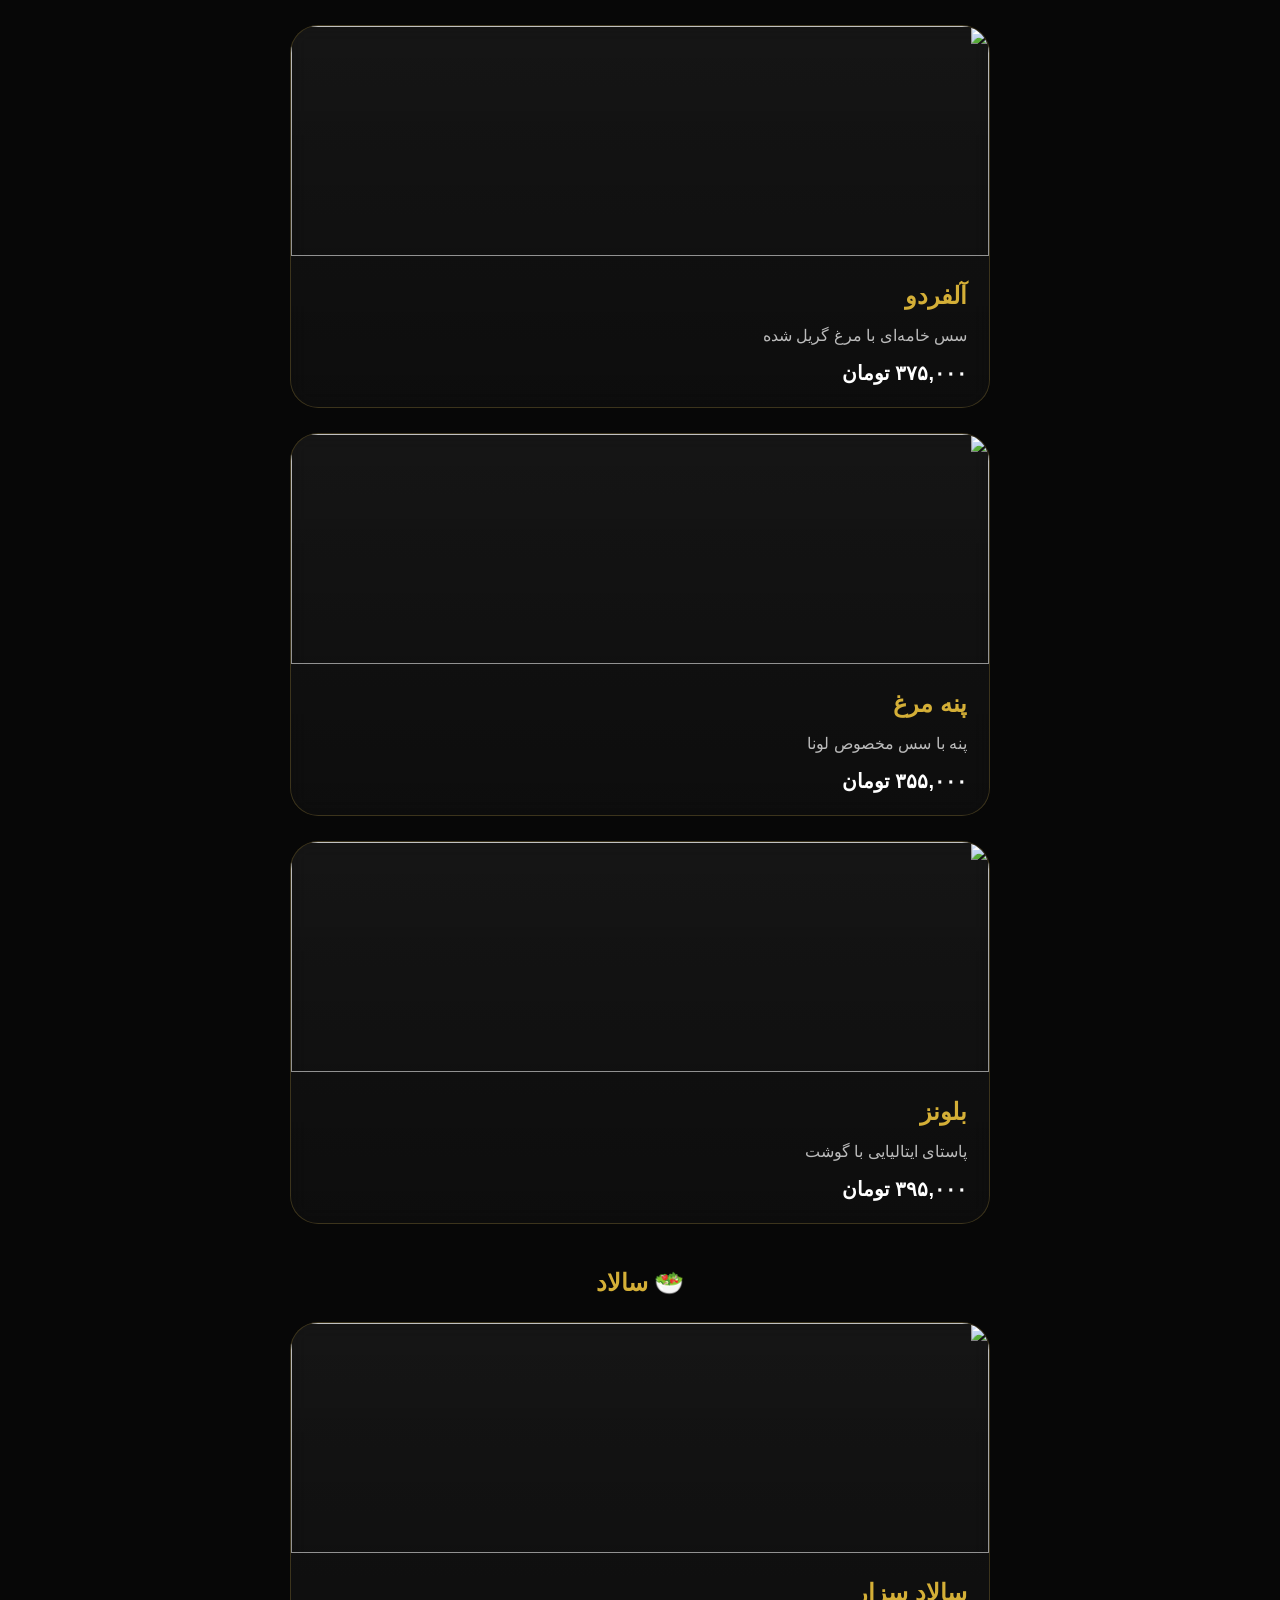
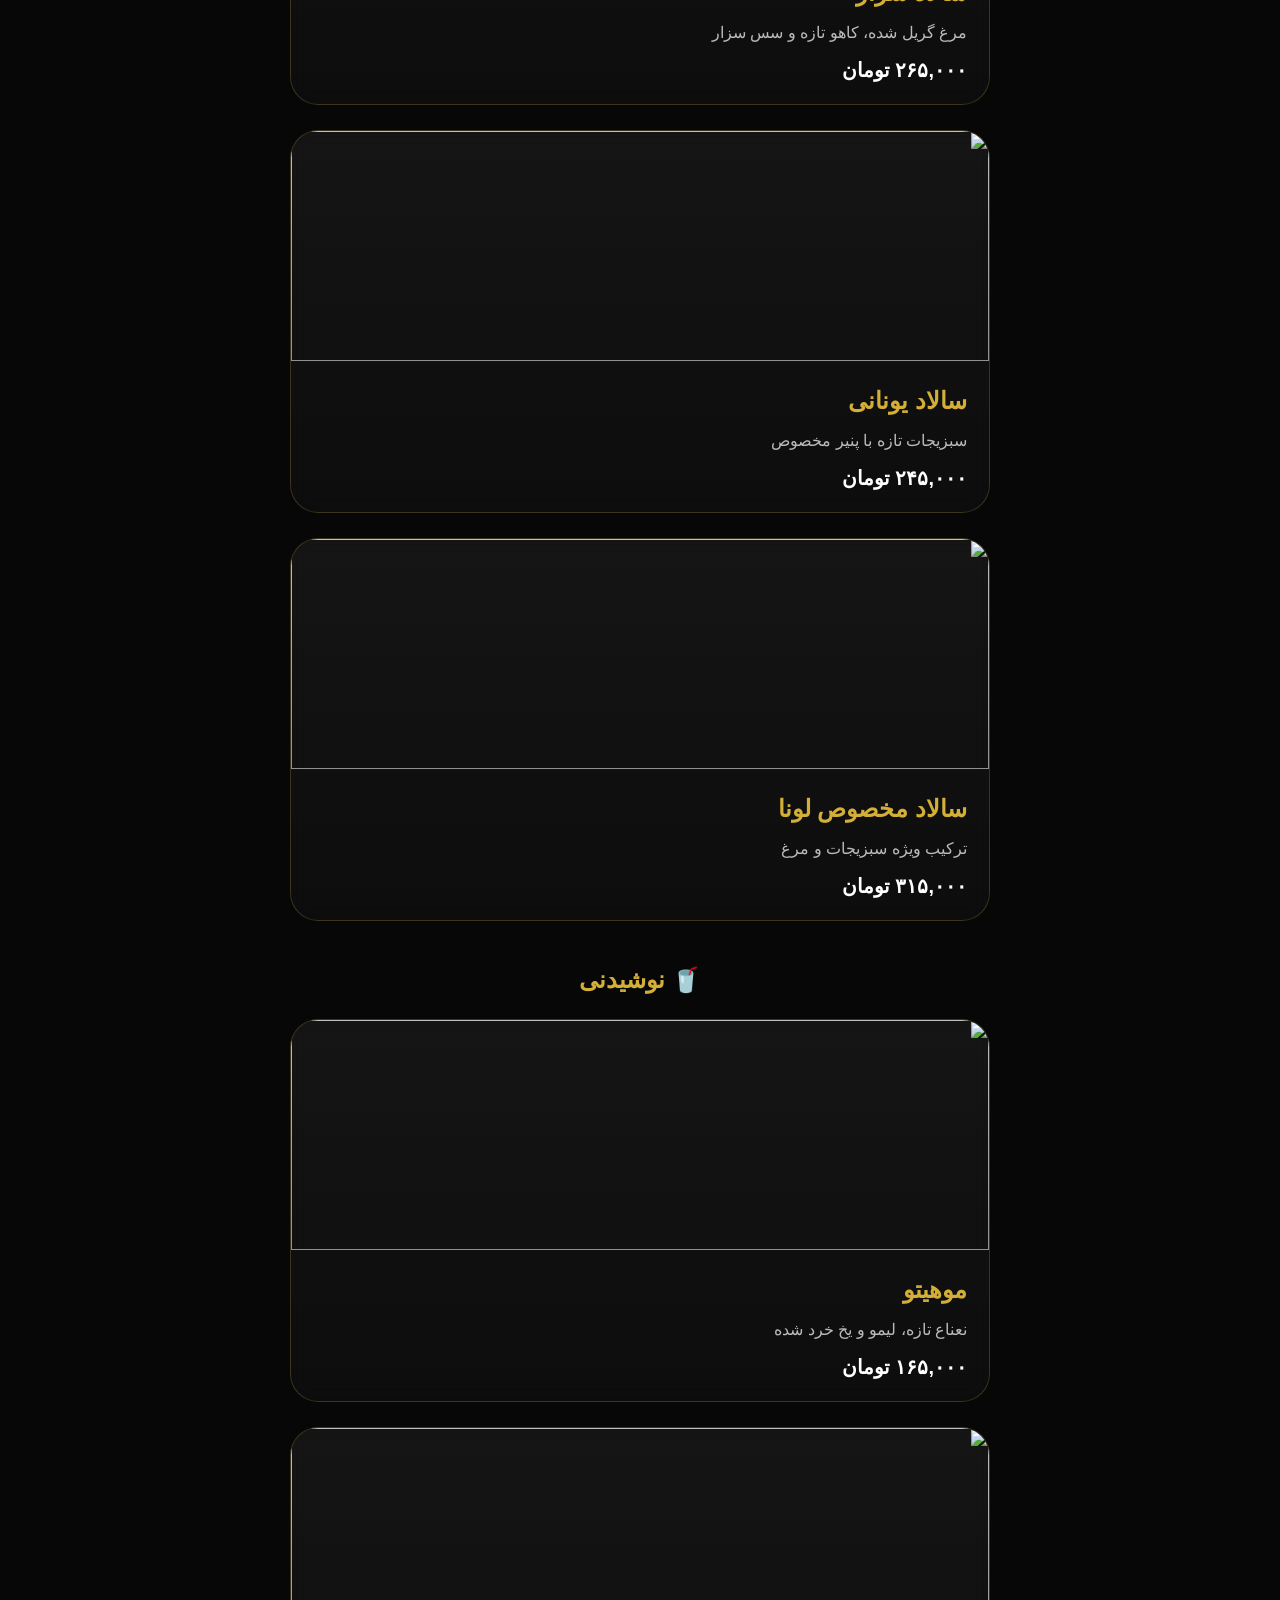
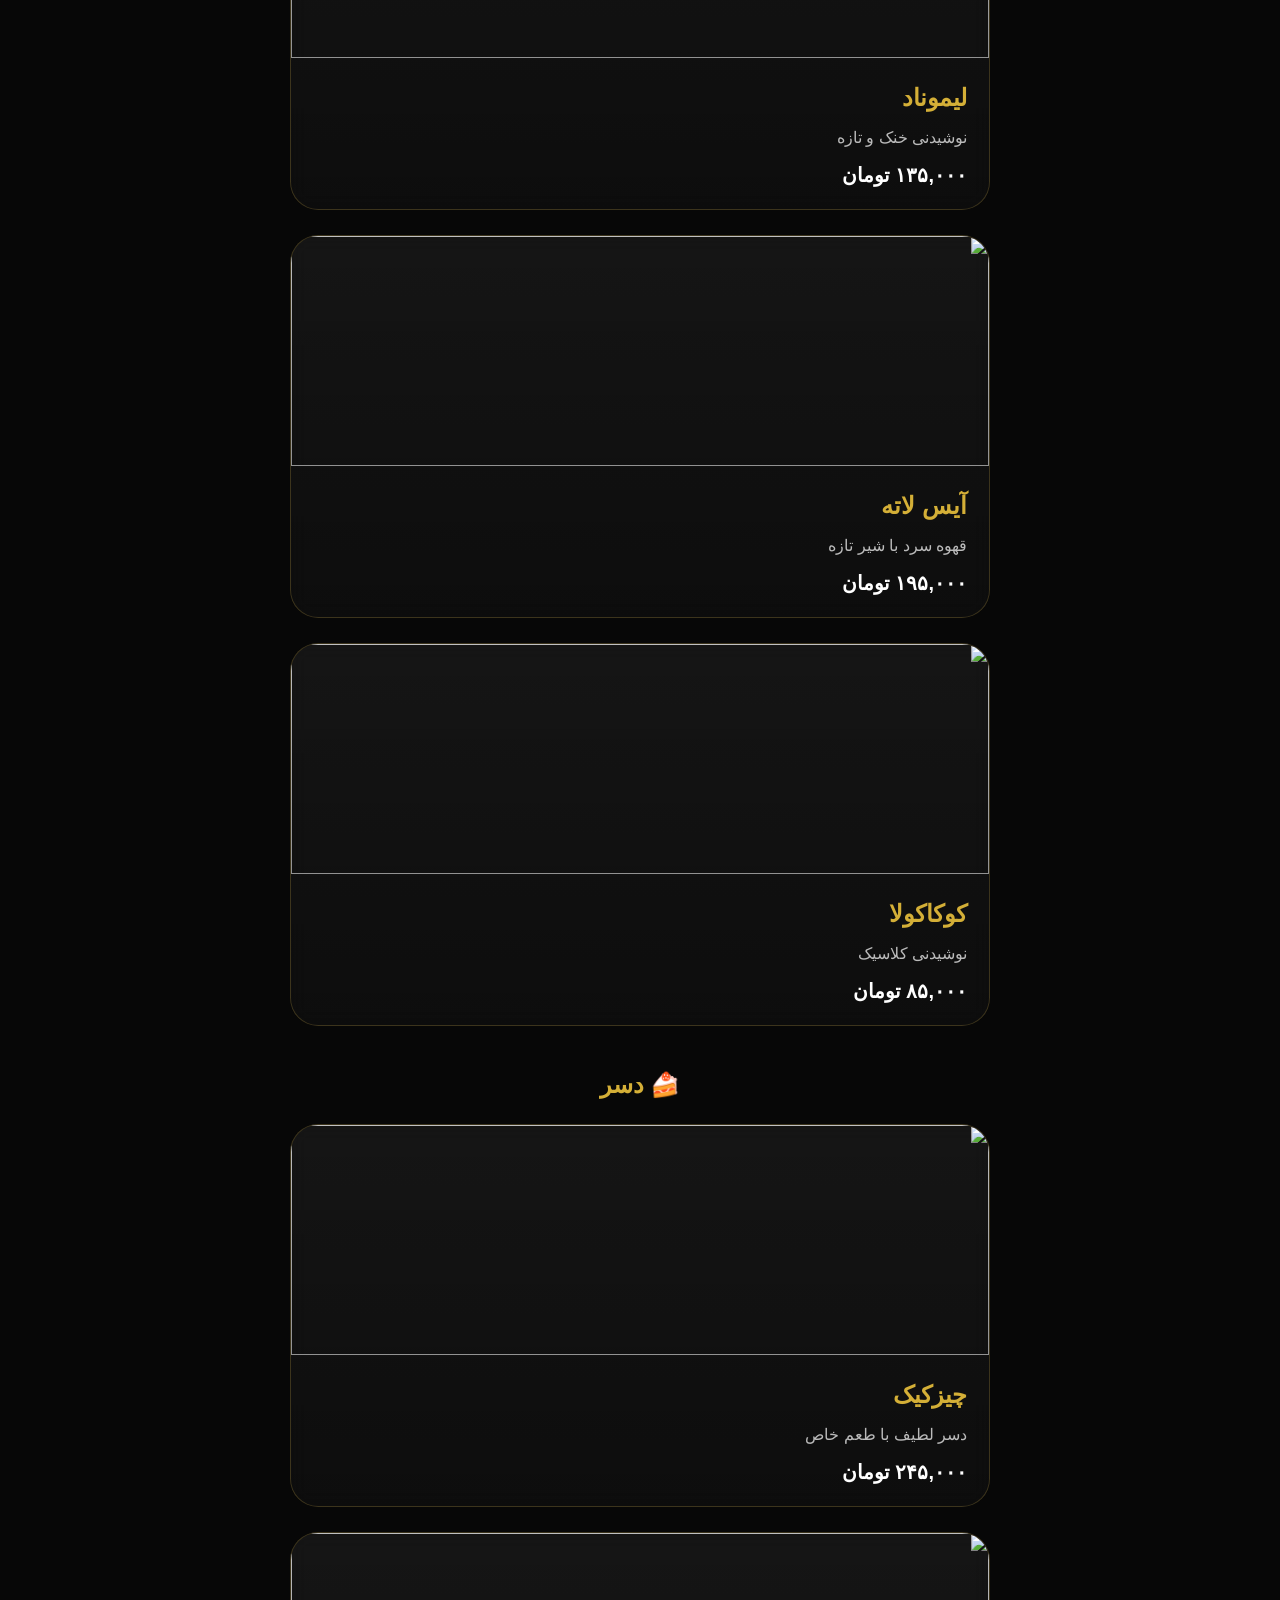
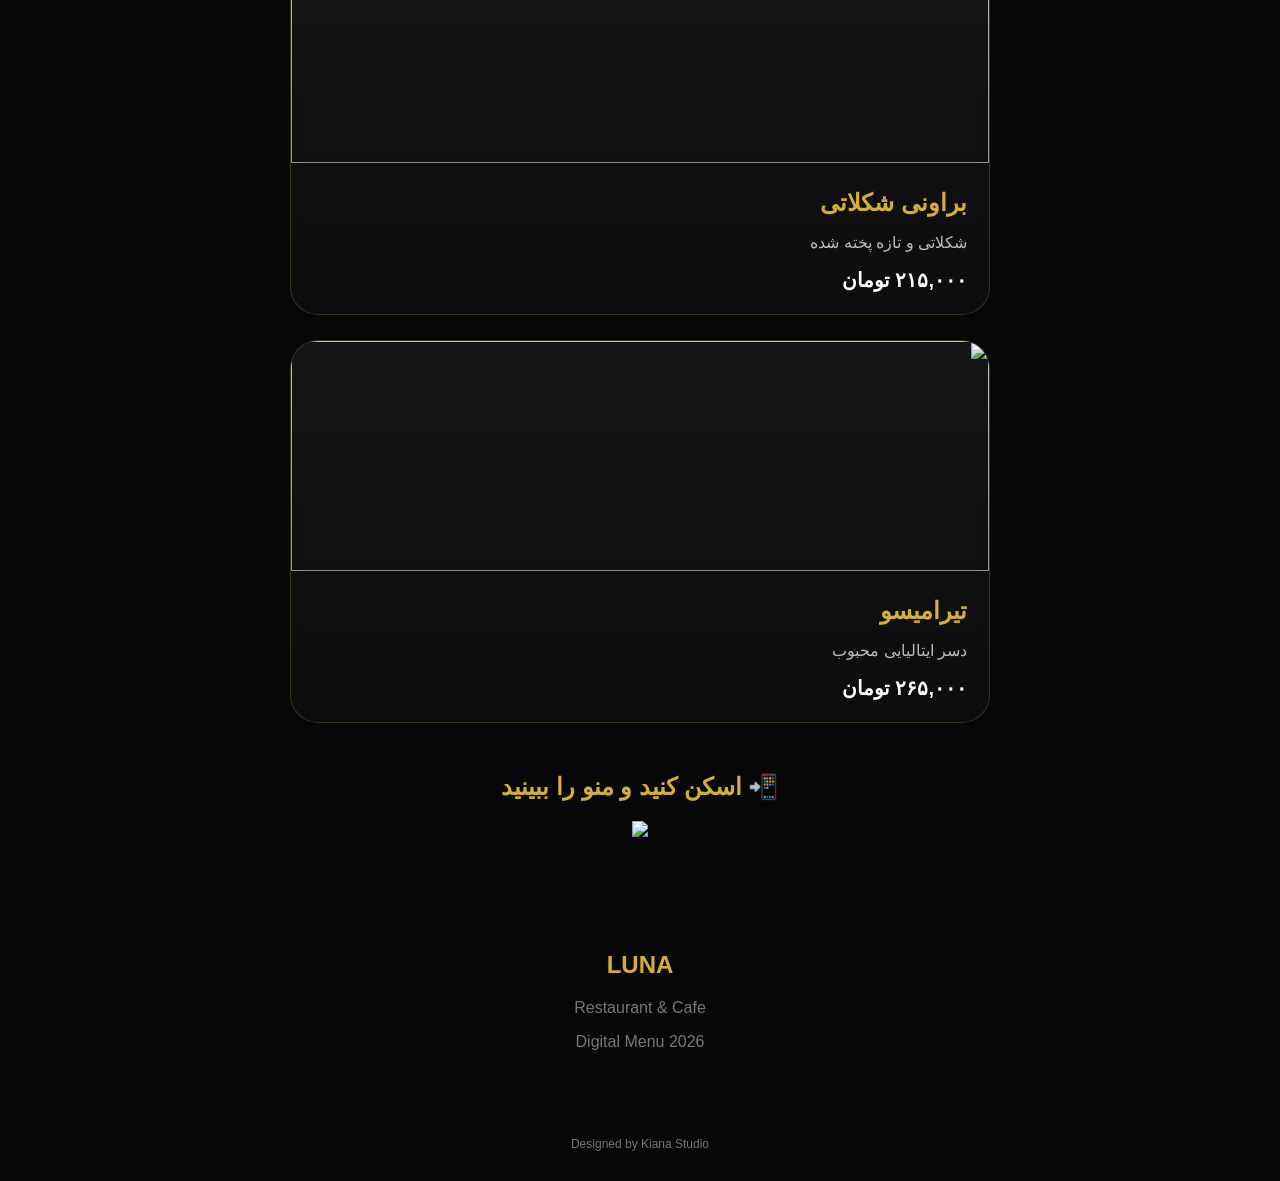
==== commit d080ff88: "Update index.html" ====
--- a/index.html
+++ b/index.html
@@ -254,45 +254,7 @@
 }
 
 
-
-/* سفارش */
-
-.order{
-
-display:block;
-
-background:#d4af37;
-
-color:#111;
-
-padding:18px;
-
-border-radius:40px;
-
-text-align:center;
-
-font-size:20px;
-
-font-weight:bold;
-
-text-decoration:none;
-
-margin:50px 0;
-
-box-shadow:0 10px 30px #000;
-
-    cursor:pointer;
-
-transition:.3s;
-
-}
-
-.order:hover{
-
-transform:scale(1.05);
-
-}
-
+    
 /* QR */
 
 .qr{
@@ -1084,9 +1046,6 @@
 
 
 
-<a class="order" href="#">
-📱 سفارش آنلاین
-</a>
 
 
 
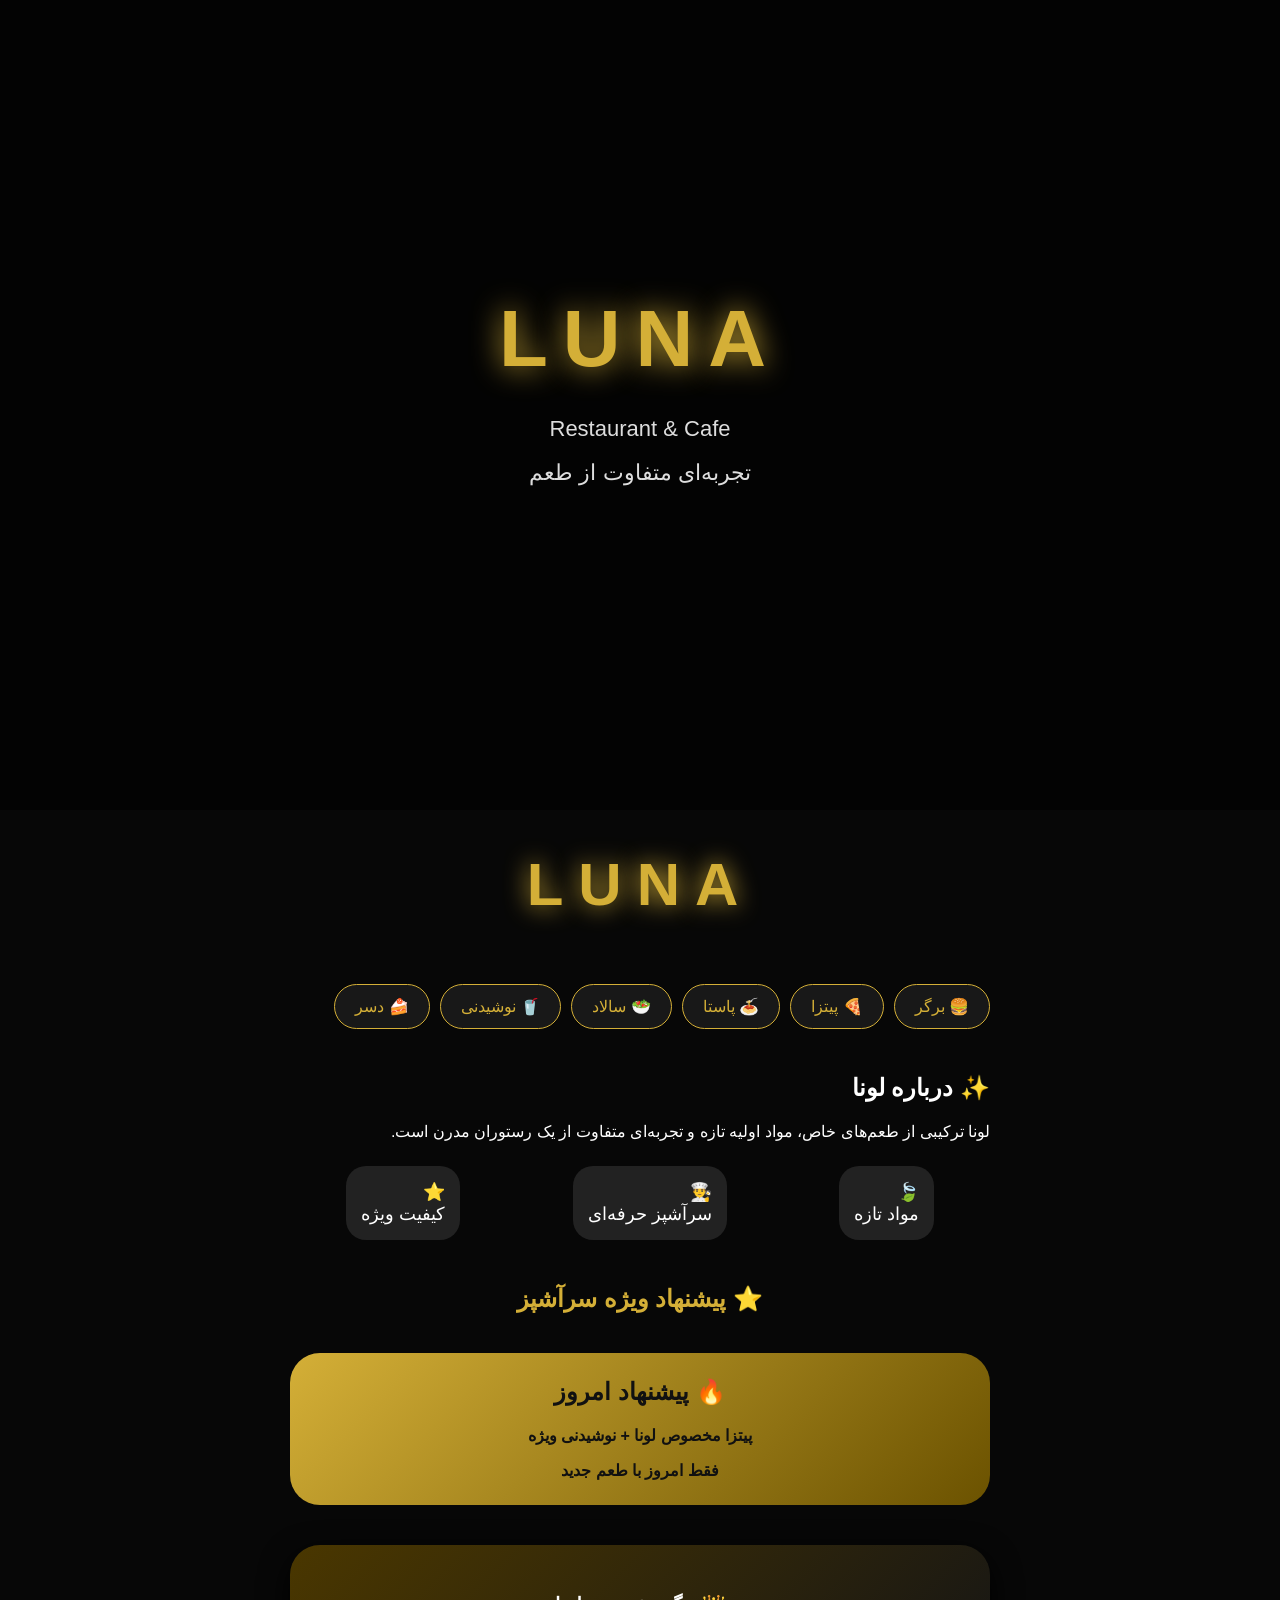
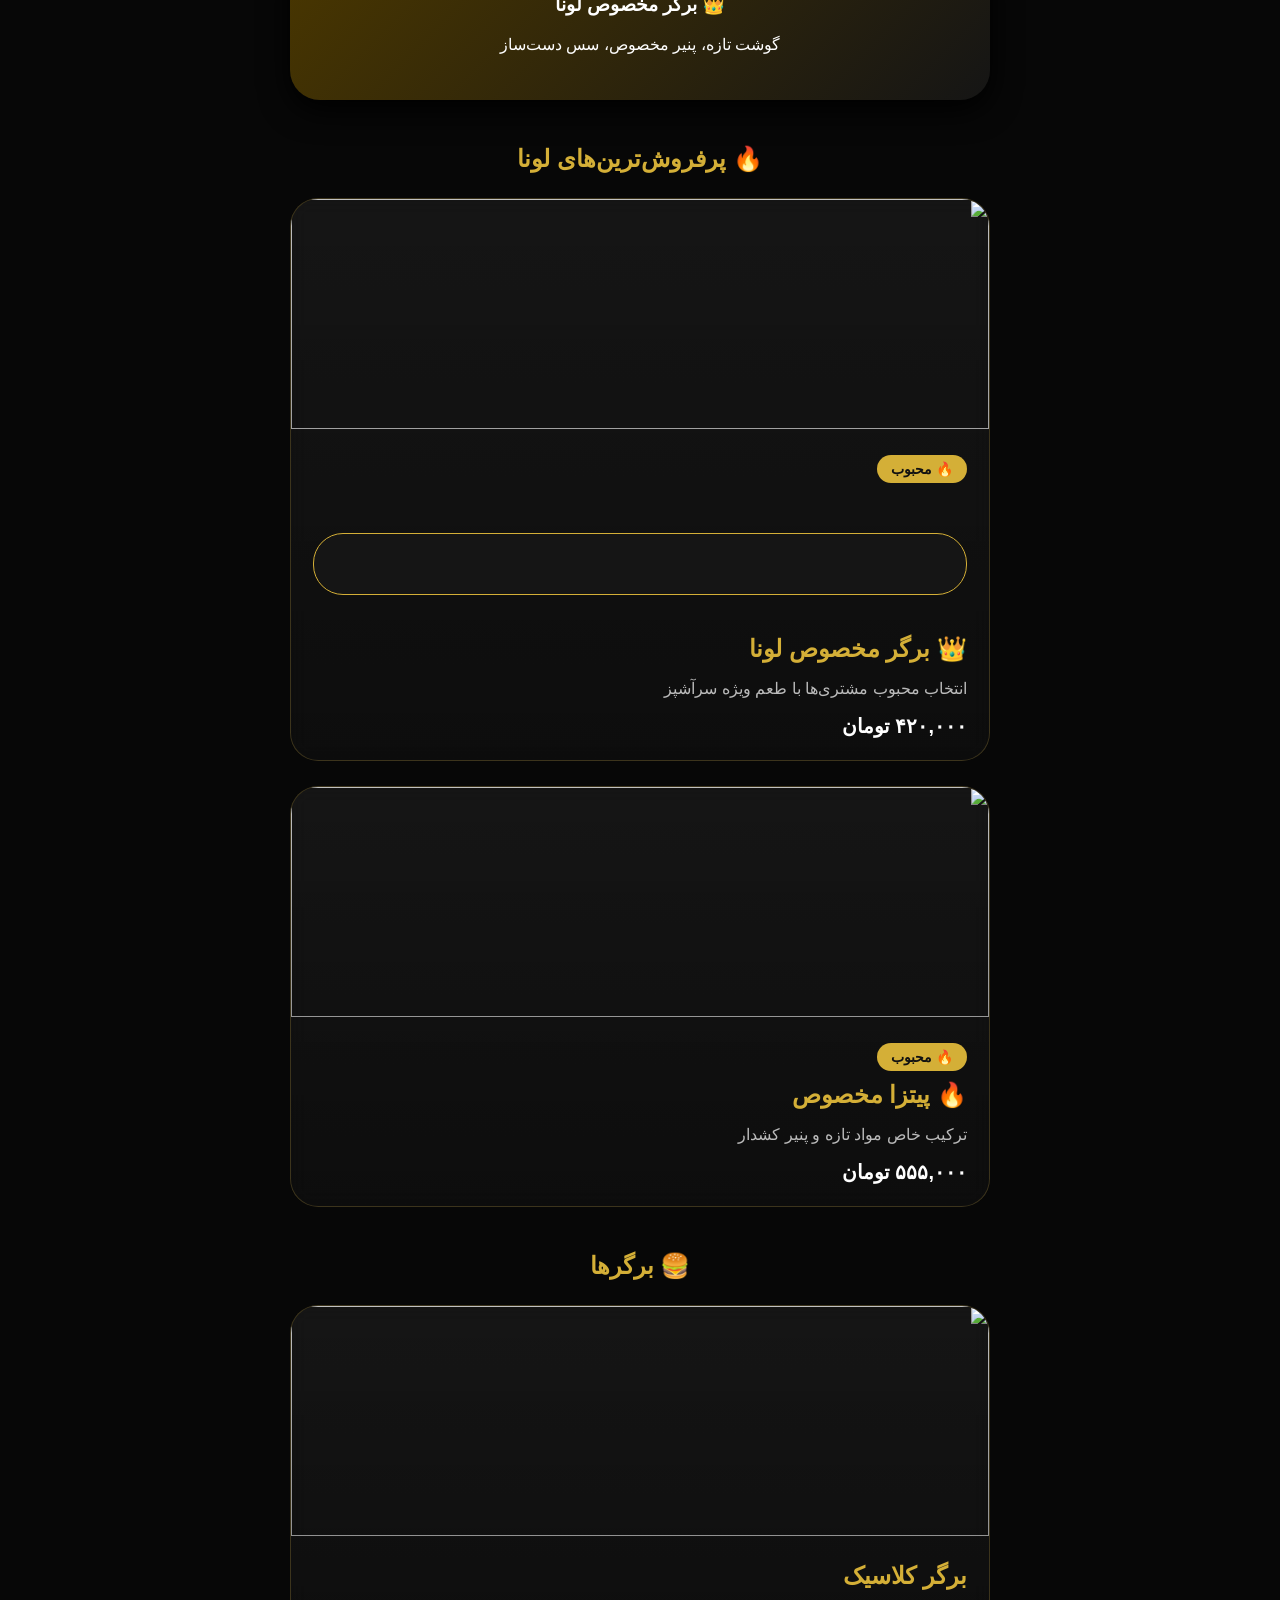
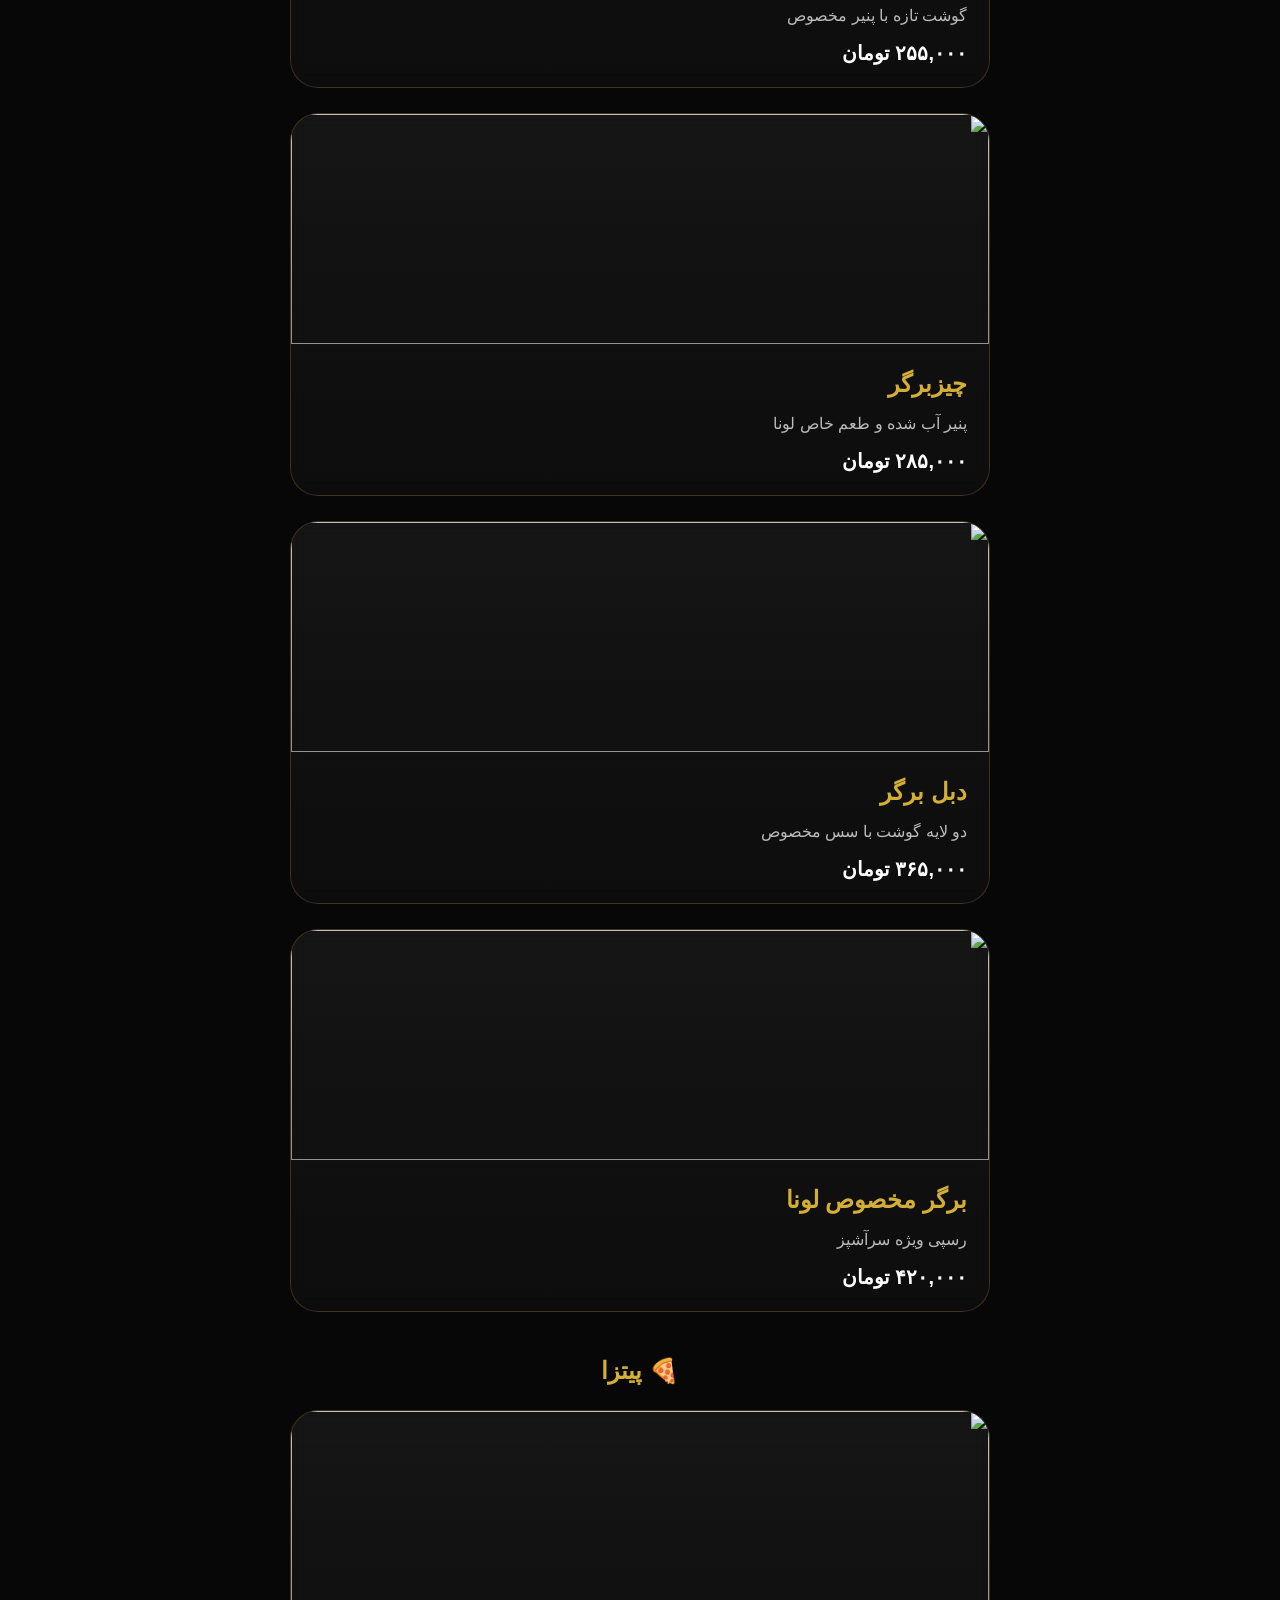
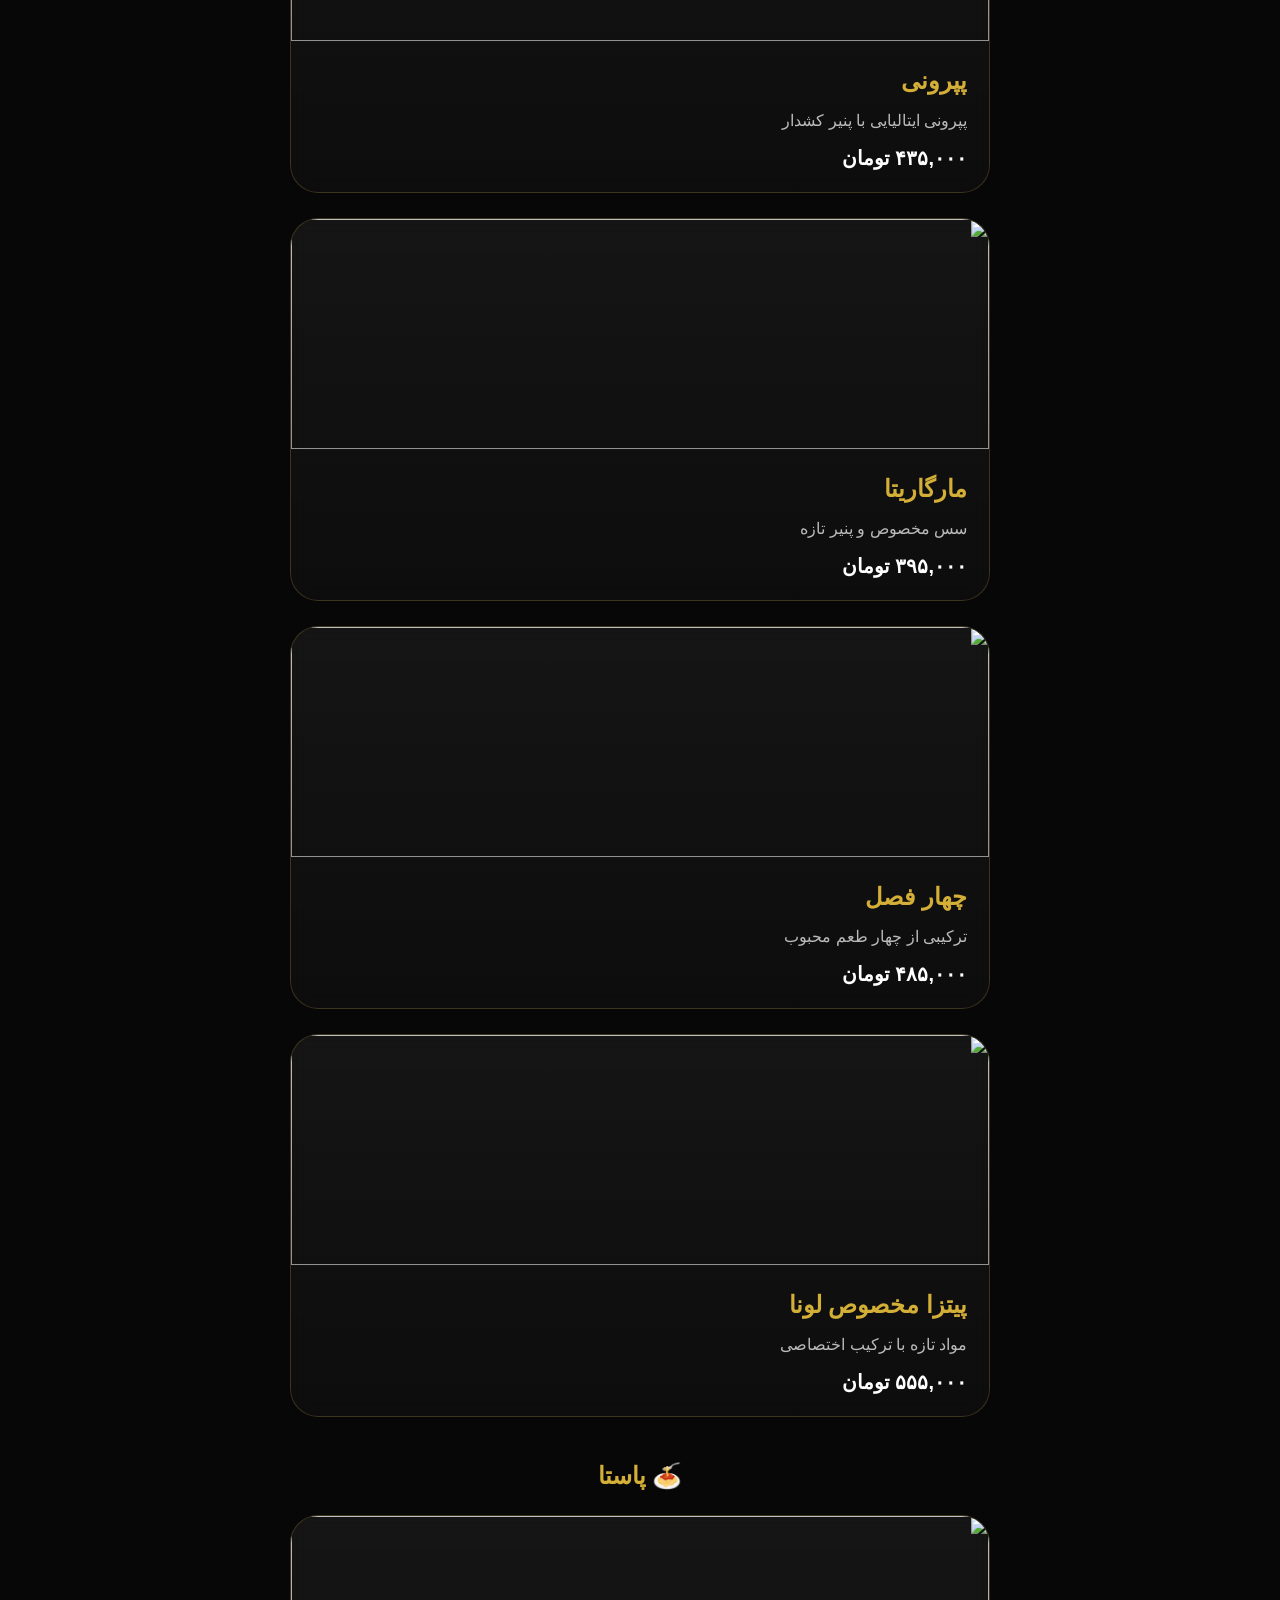
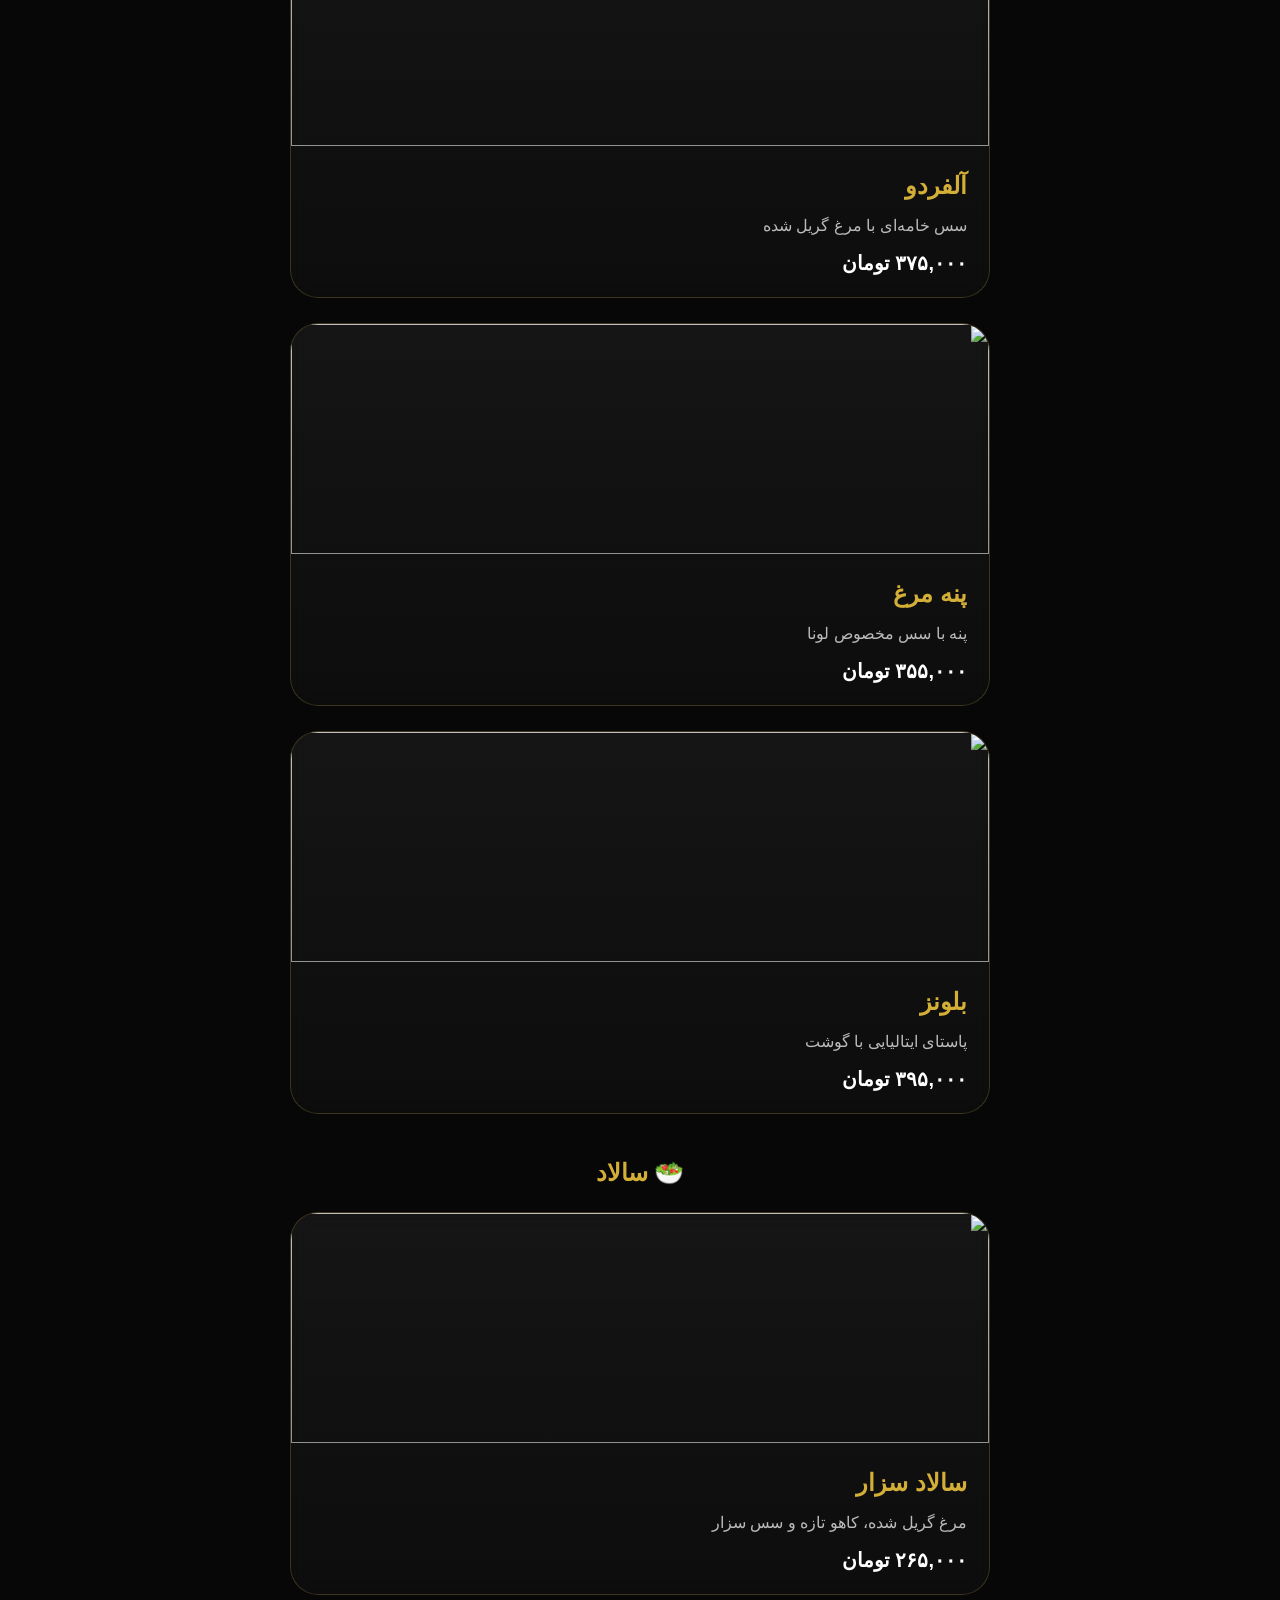
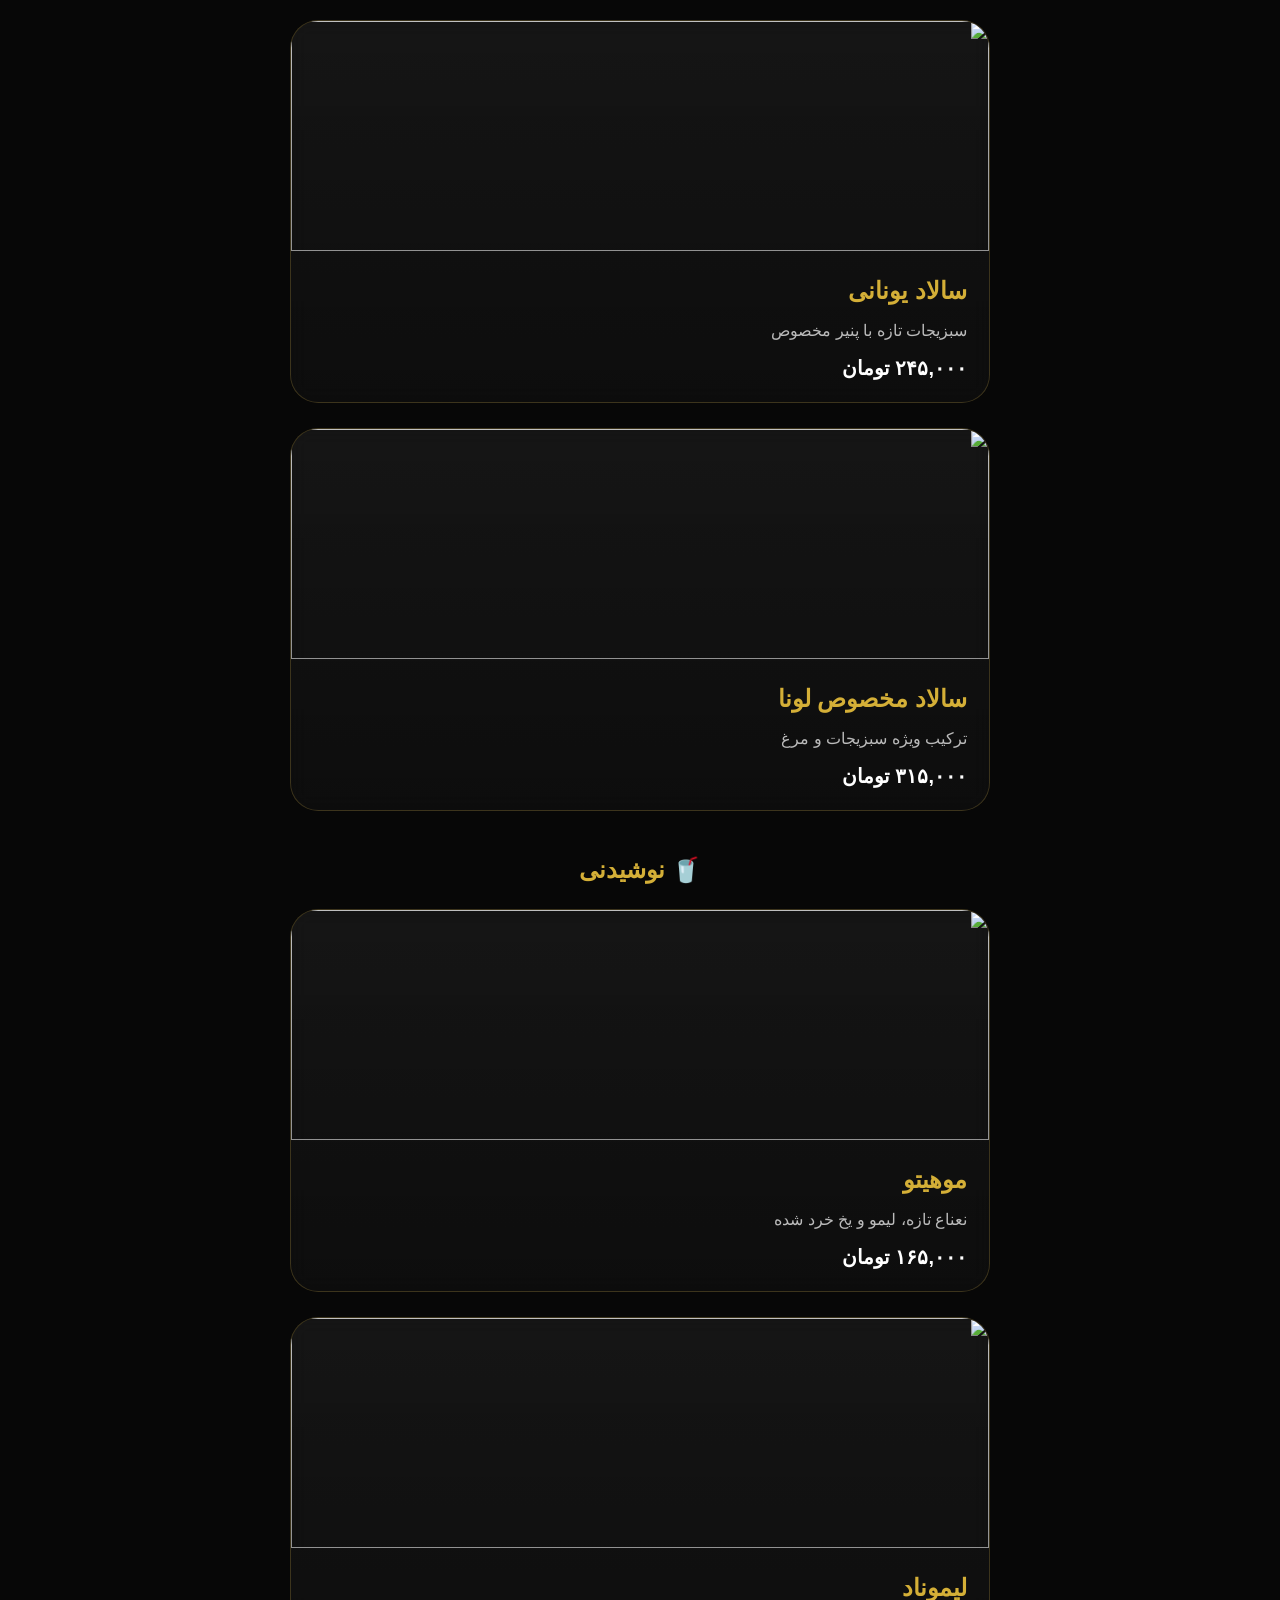
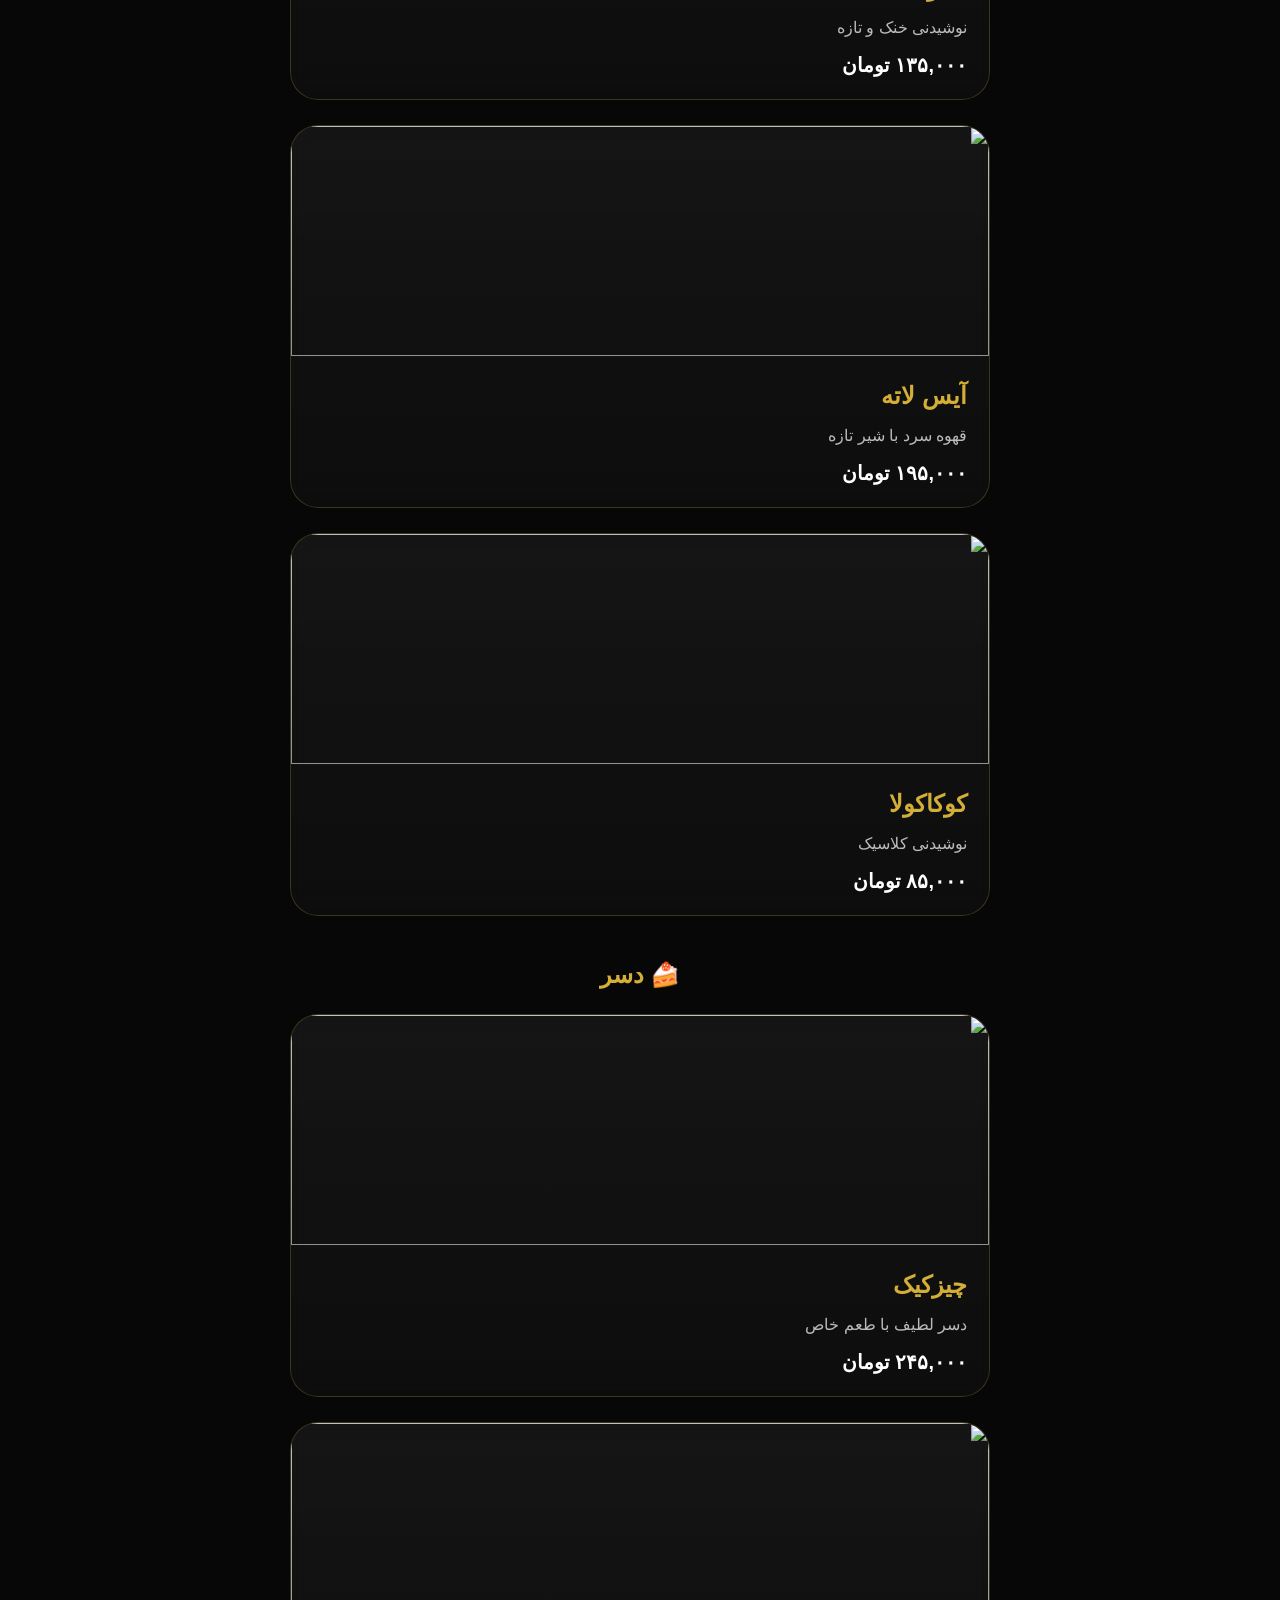
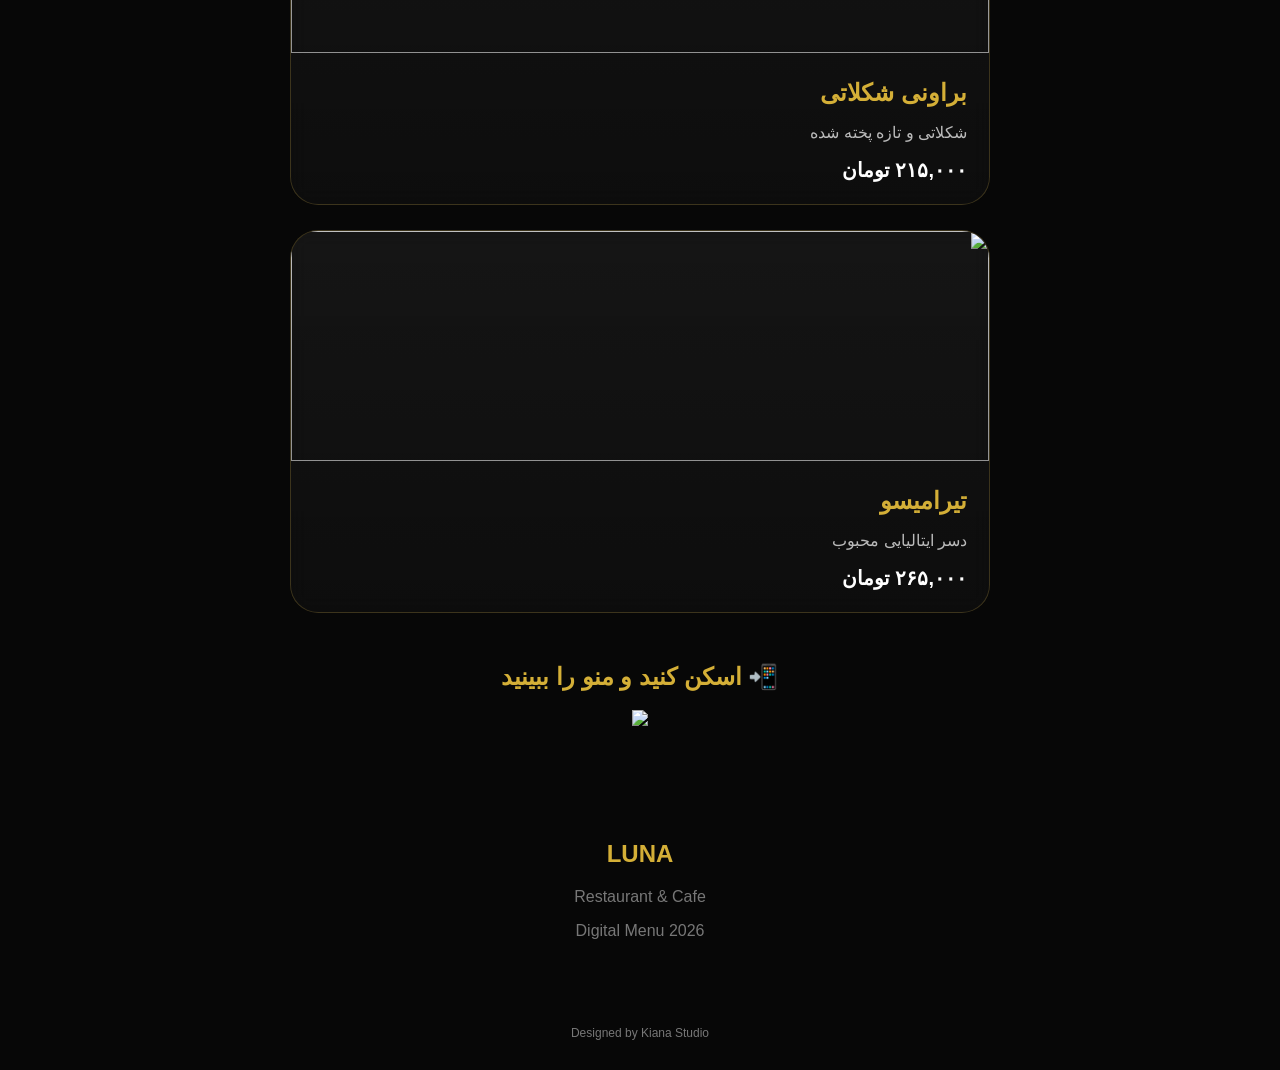
==== commit 6bcdc7a2: "Update index.html" ====
--- a/index.html
+++ b/index.html
@@ -628,6 +628,35 @@
 
 </div>
 
+<h2>
+✨ درباره لونا
+</h2>
+
+<p>
+لونا ترکیبی از طعم‌های خاص، مواد اولیه تازه و تجربه‌ای متفاوت از یک رستوران مدرن است.
+</p>
+
+<div class="features">
+
+<div>
+🍃
+<br>
+مواد تازه
+</div>
+
+<div>
+👨‍🍳
+<br>
+سرآشپز حرفه‌ای
+</div>
+
+<div>
+⭐
+<br>
+کیفیت ویژه
+</div>
+
+</div>
 
 
 <h2 class="title">
@@ -679,35 +708,6 @@
 <h3>
     <div class="about">
 
-<h2>
-✨ درباره لونا
-</h2>
-
-<p>
-لونا ترکیبی از طعم‌های خاص، مواد اولیه تازه و تجربه‌ای متفاوت از یک رستوران مدرن است.
-</p>
-
-<div class="features">
-
-<div>
-🍃
-<br>
-مواد تازه
-</div>
-
-<div>
-👨‍🍳
-<br>
-سرآشپز حرفه‌ای
-</div>
-
-<div>
-⭐
-<br>
-کیفیت ویژه
-</div>
-
-</div>
 
 </div>
     
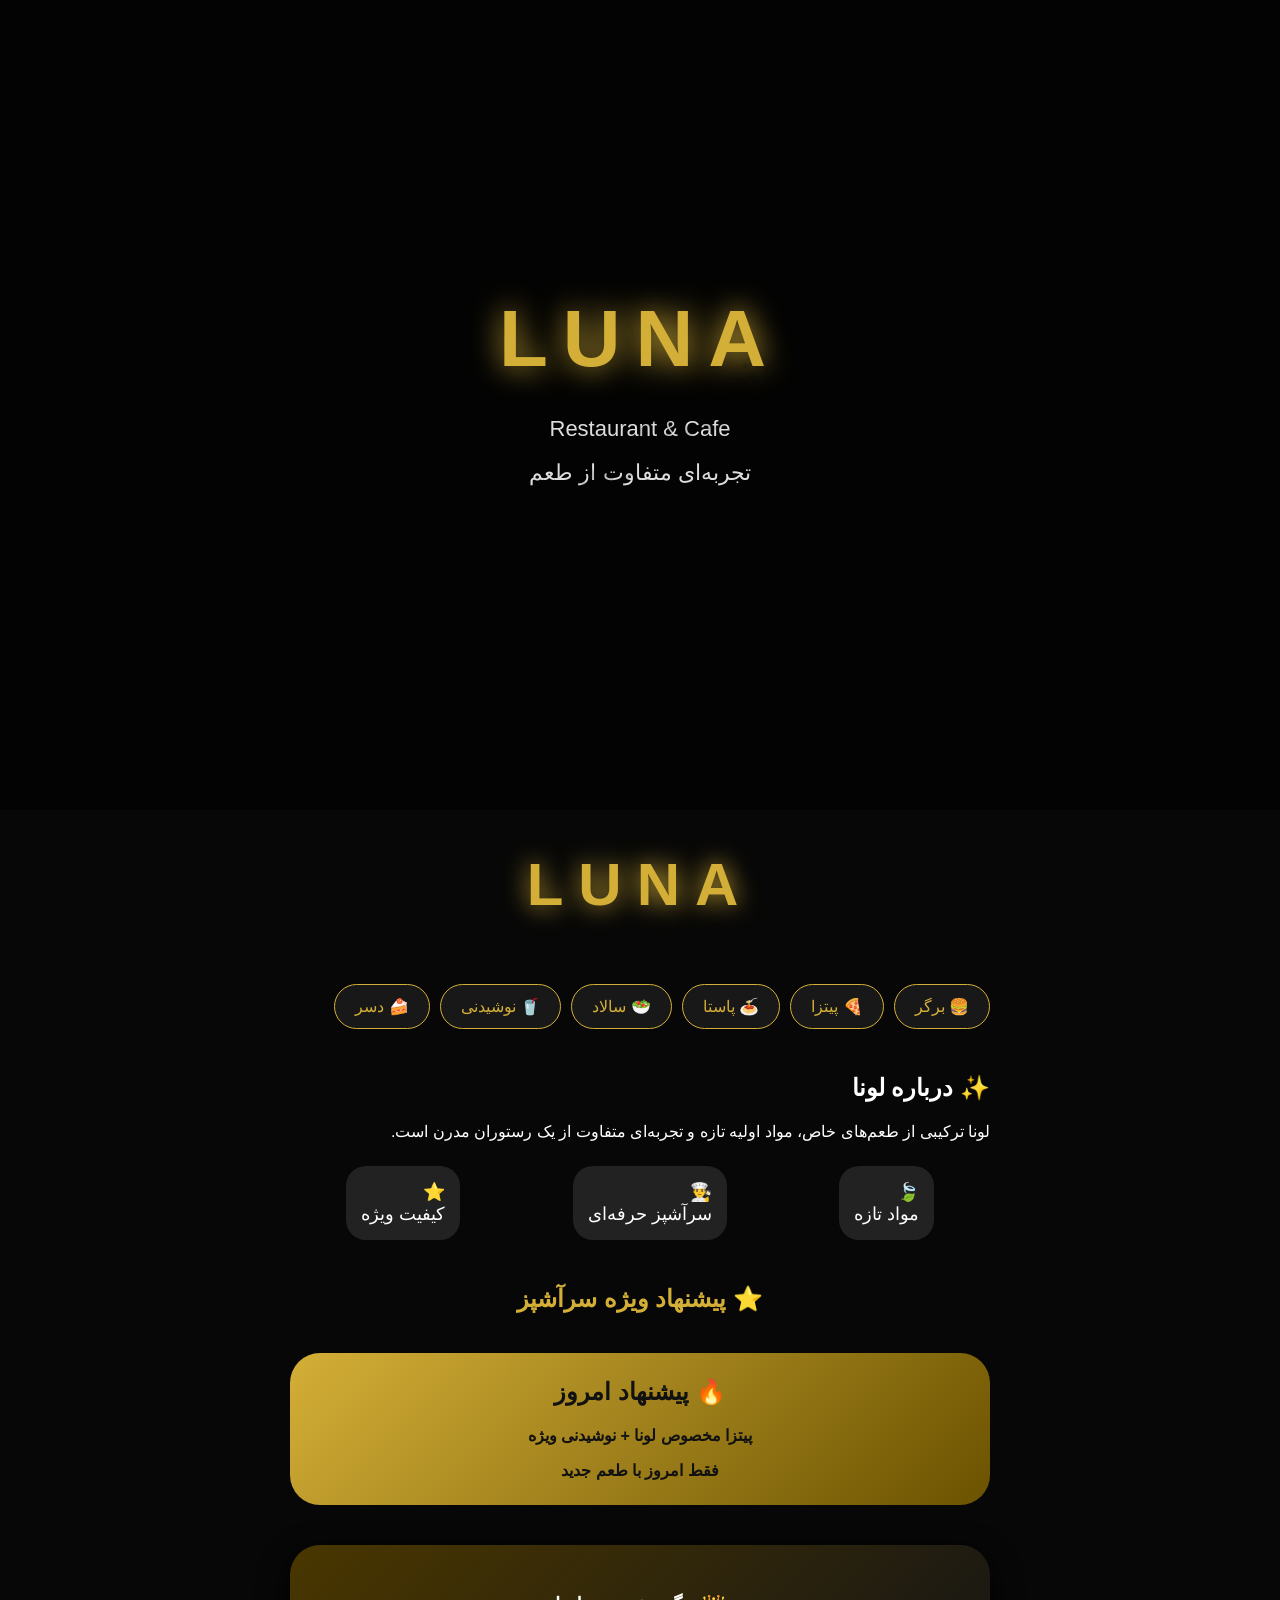
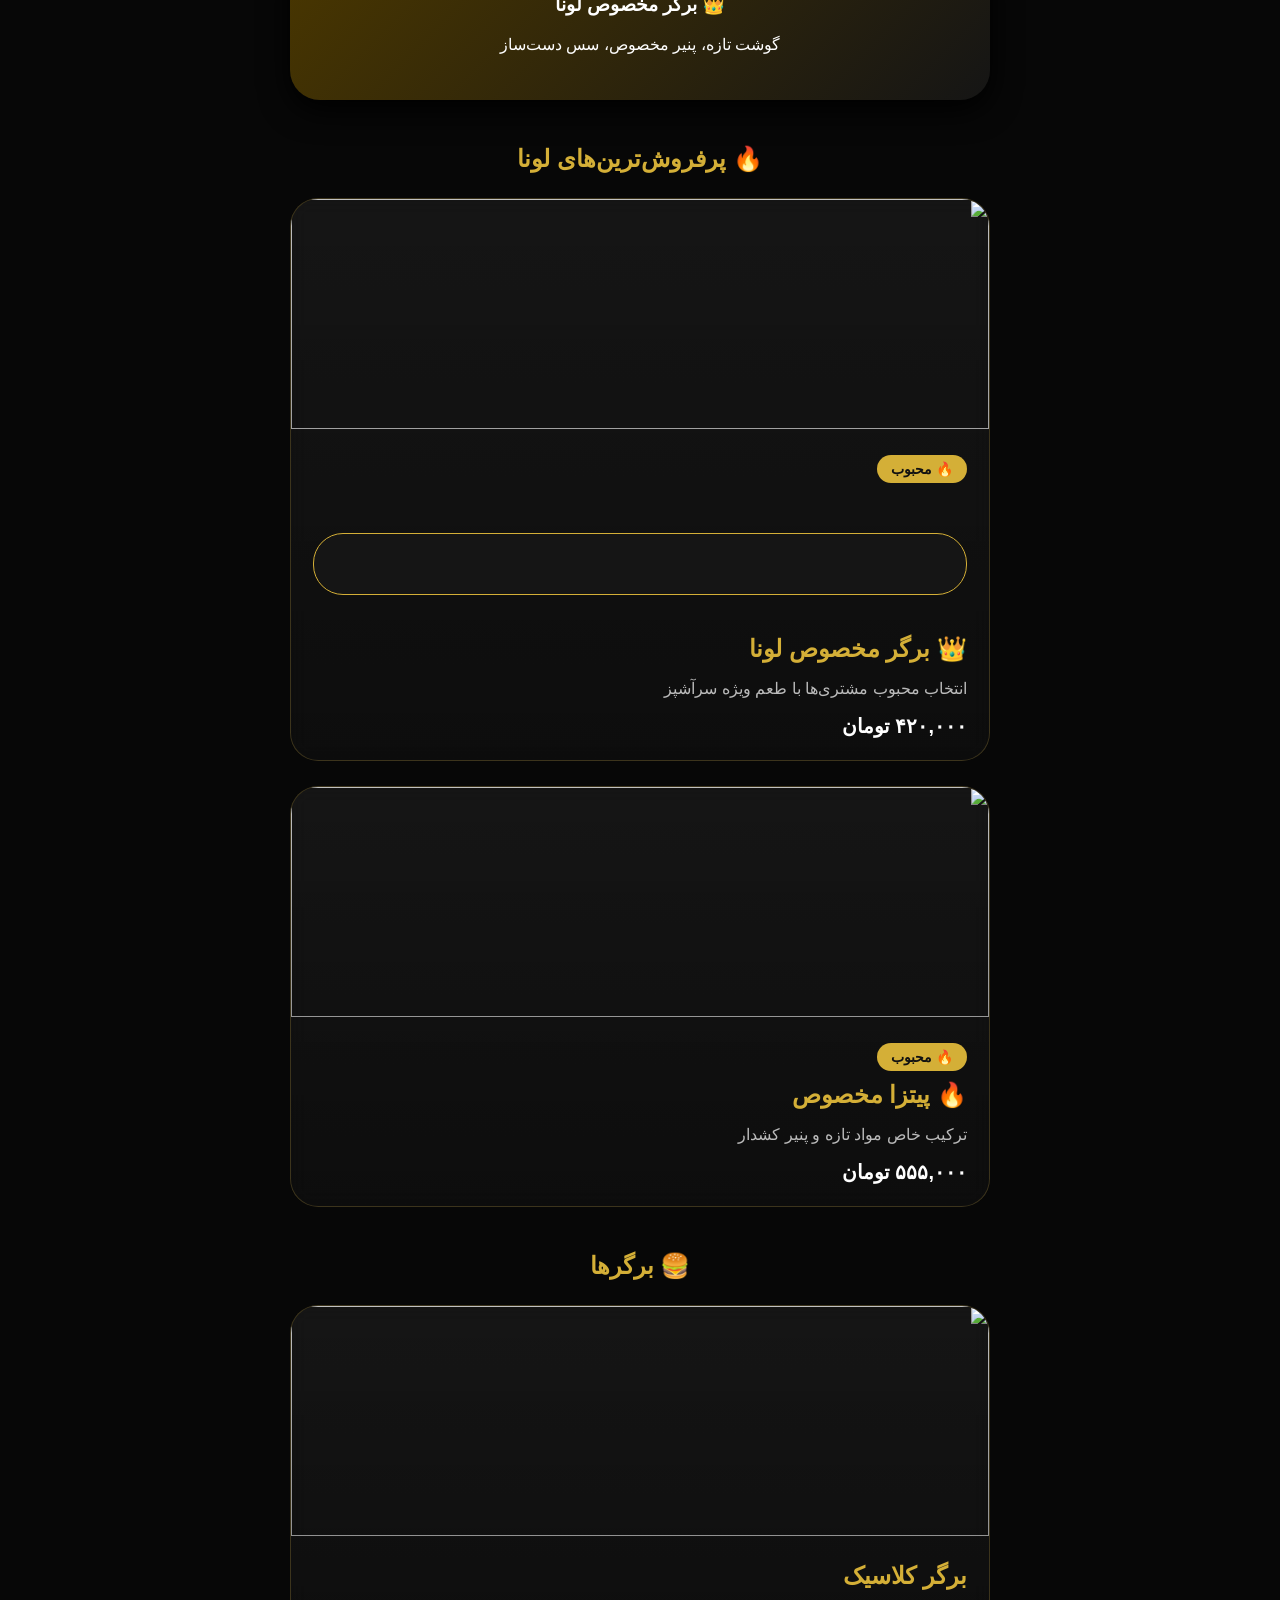
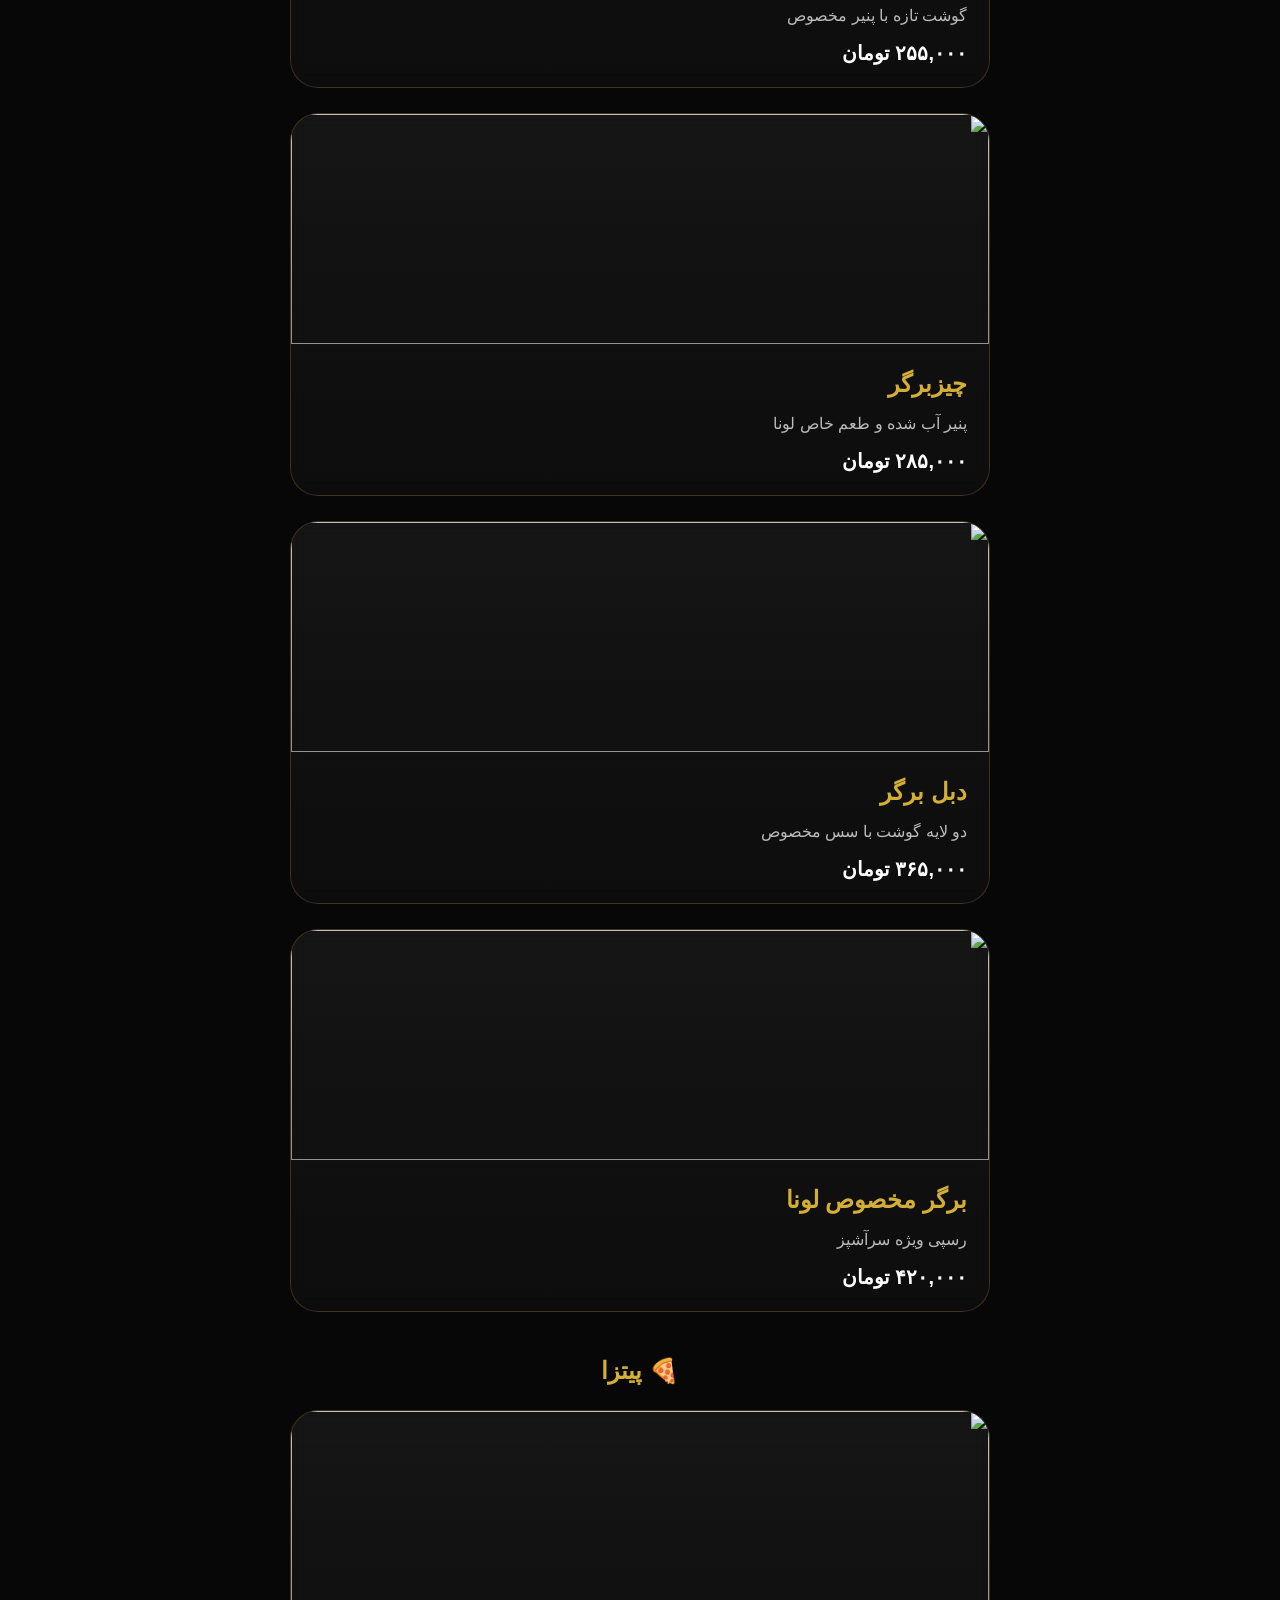
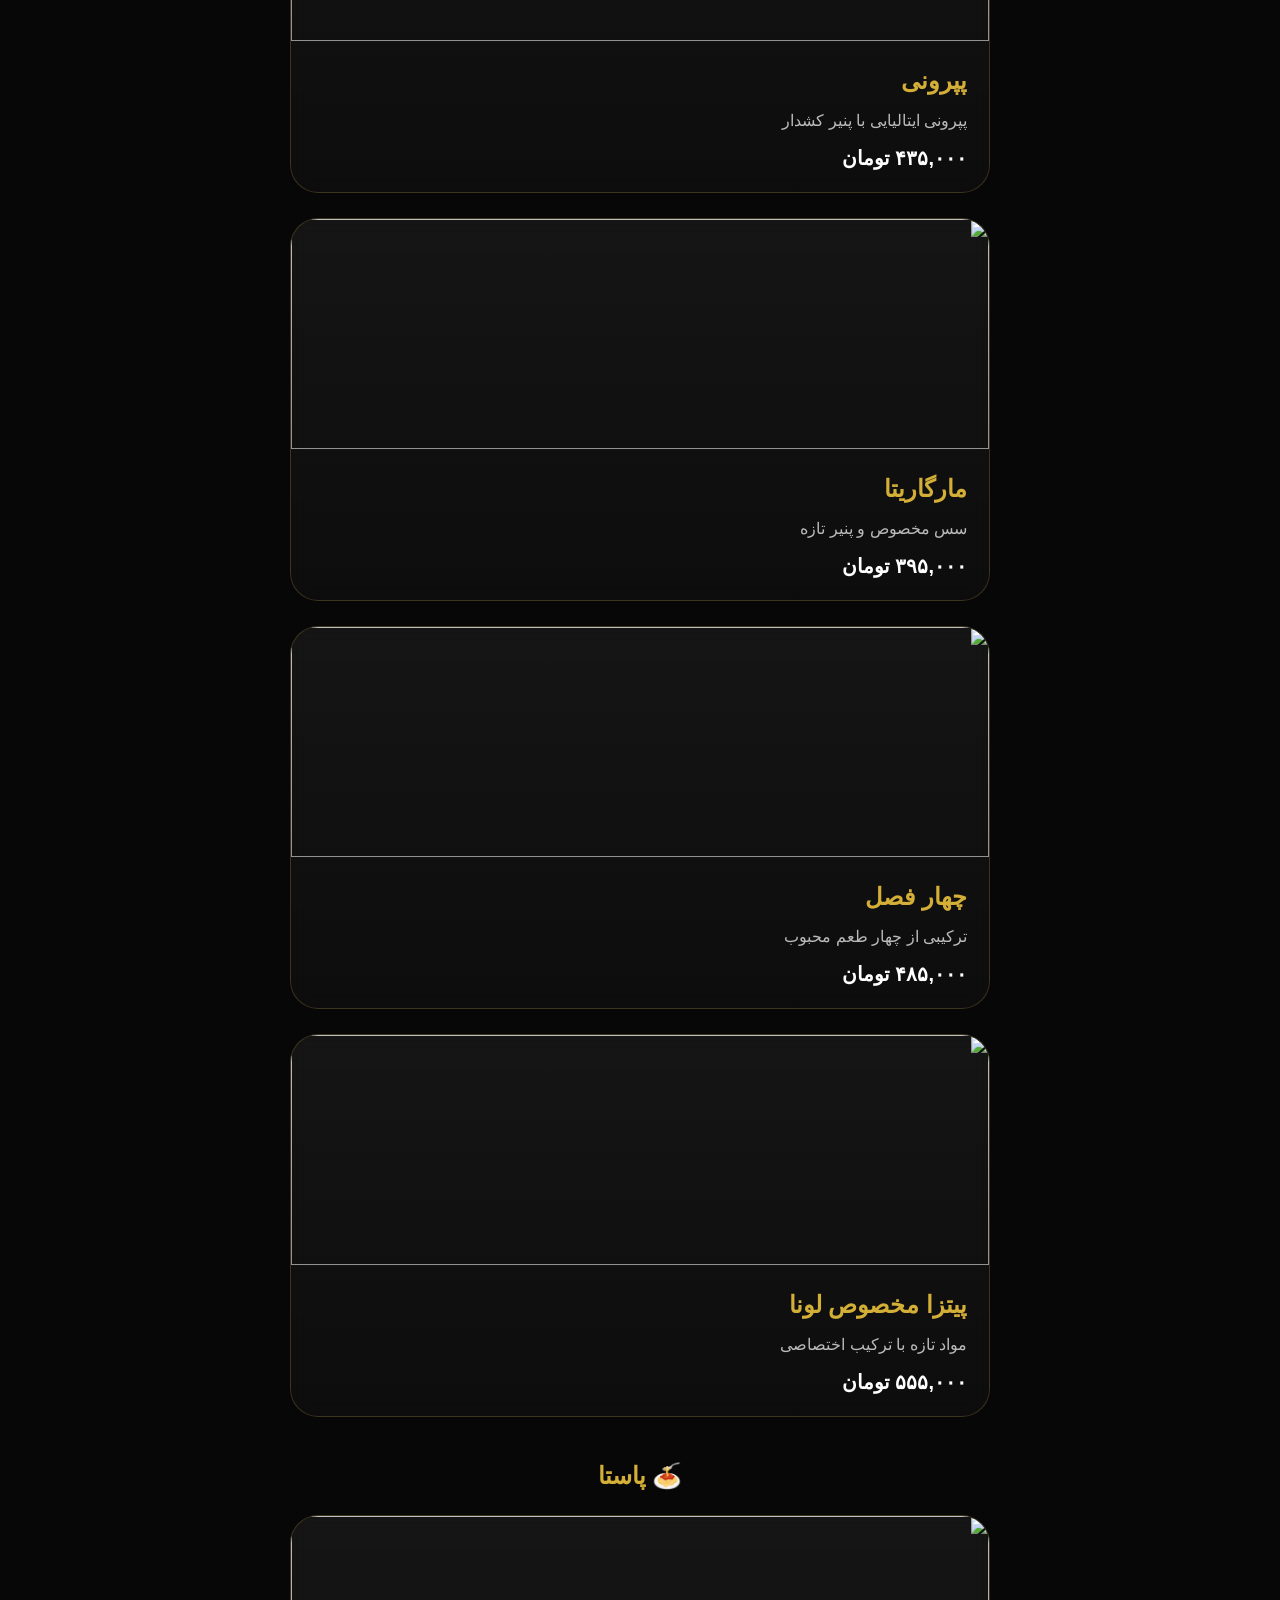
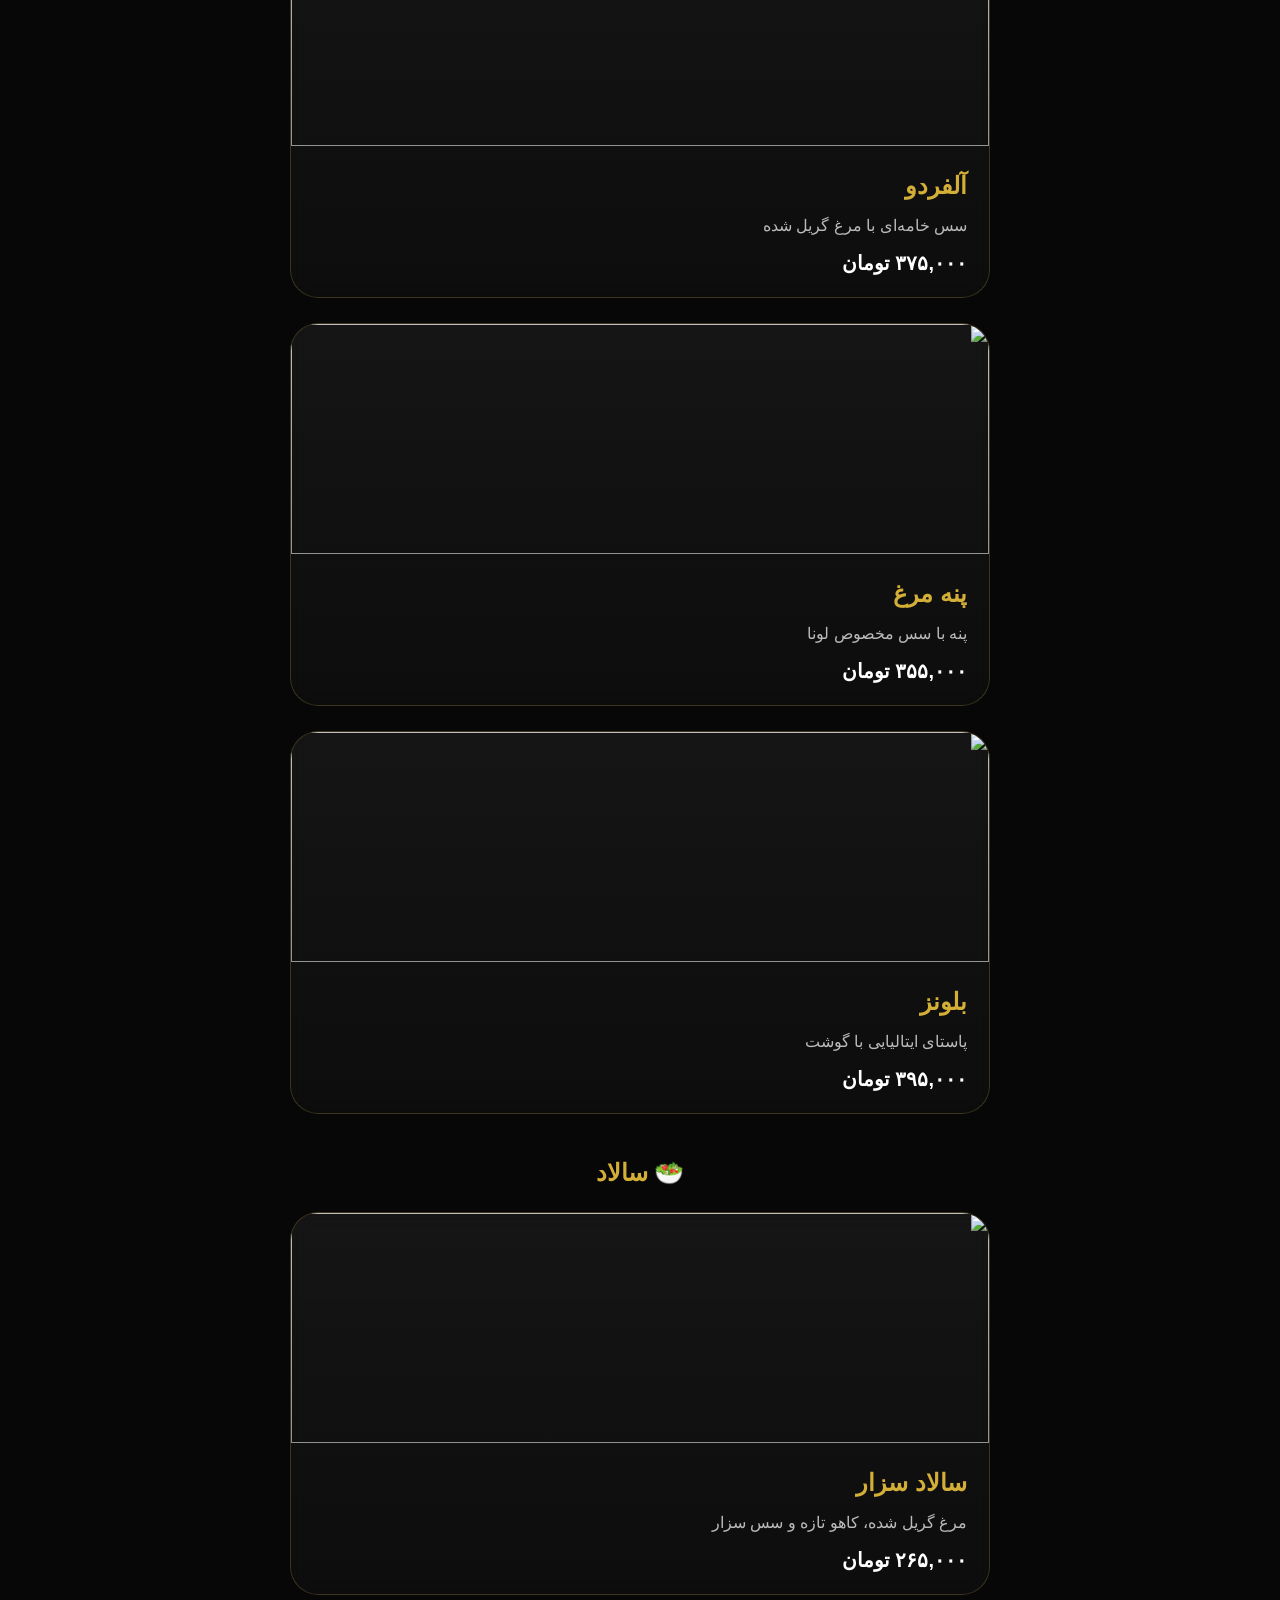
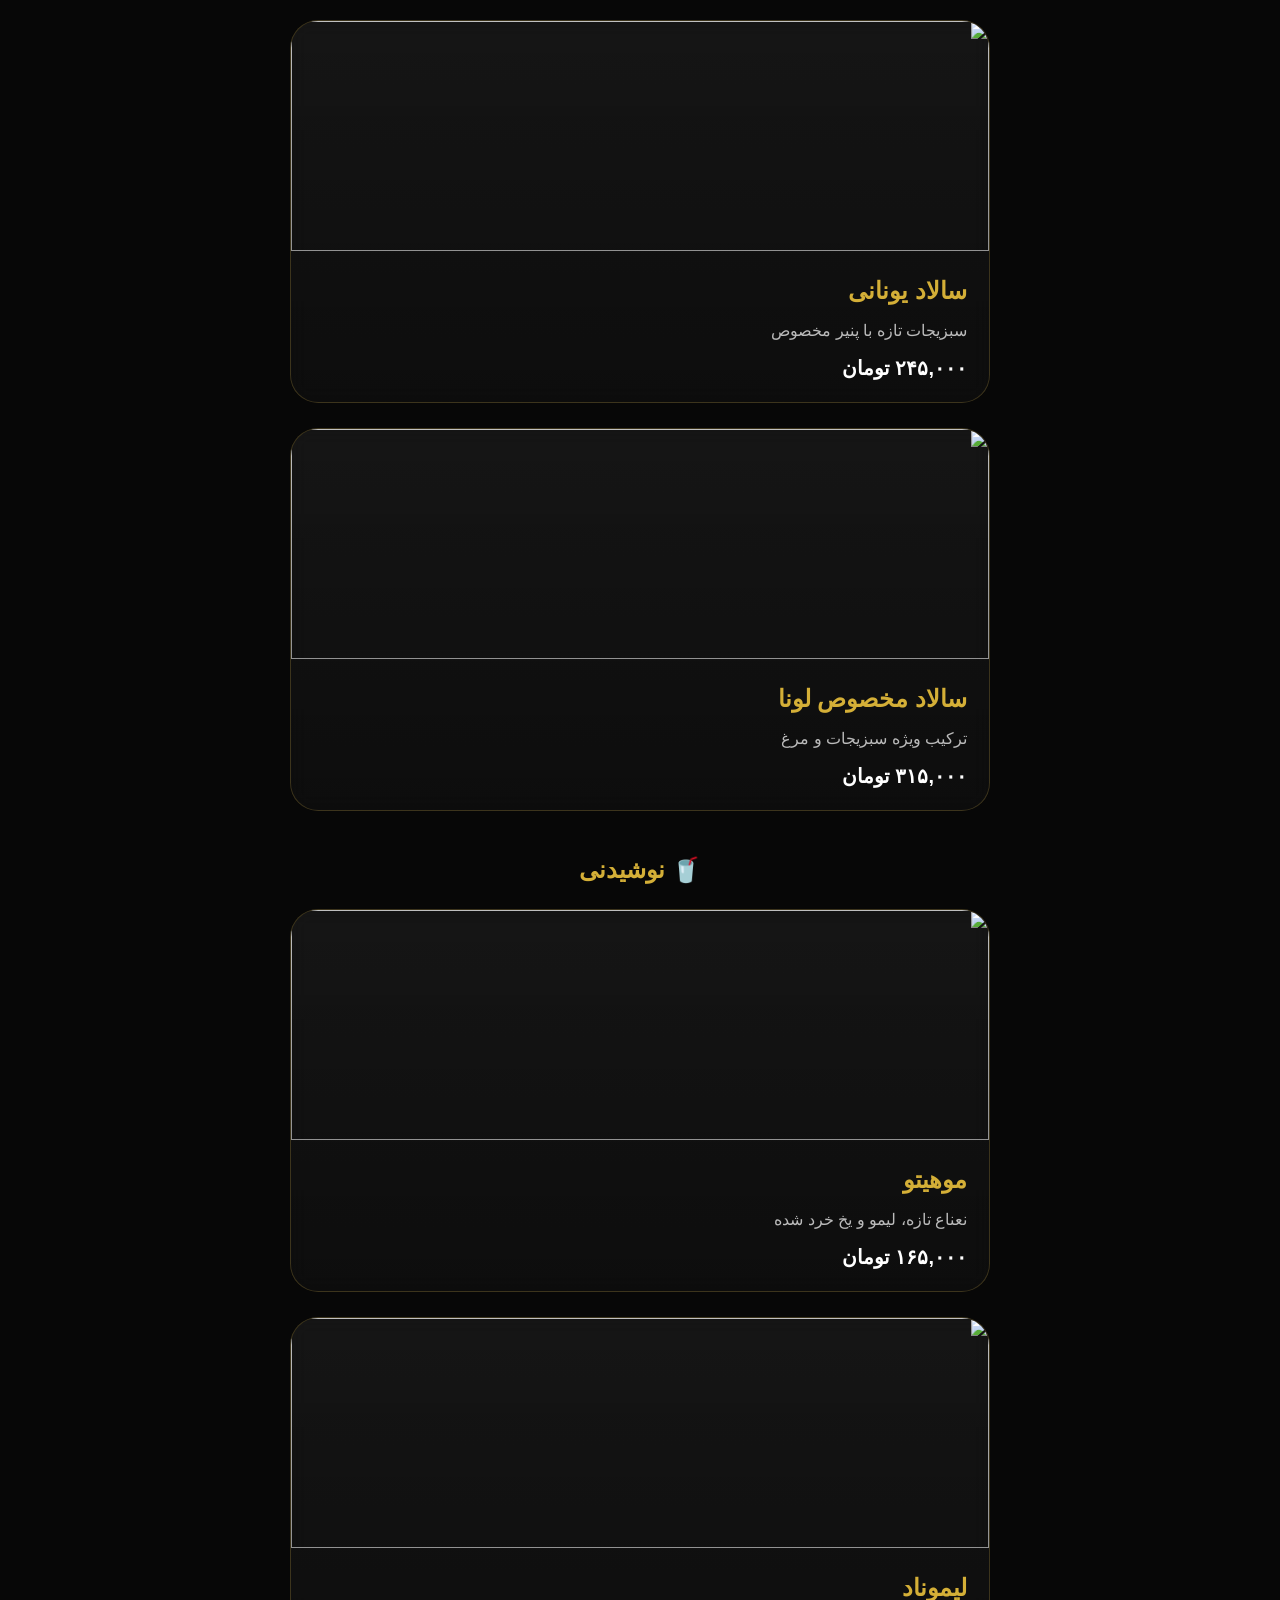
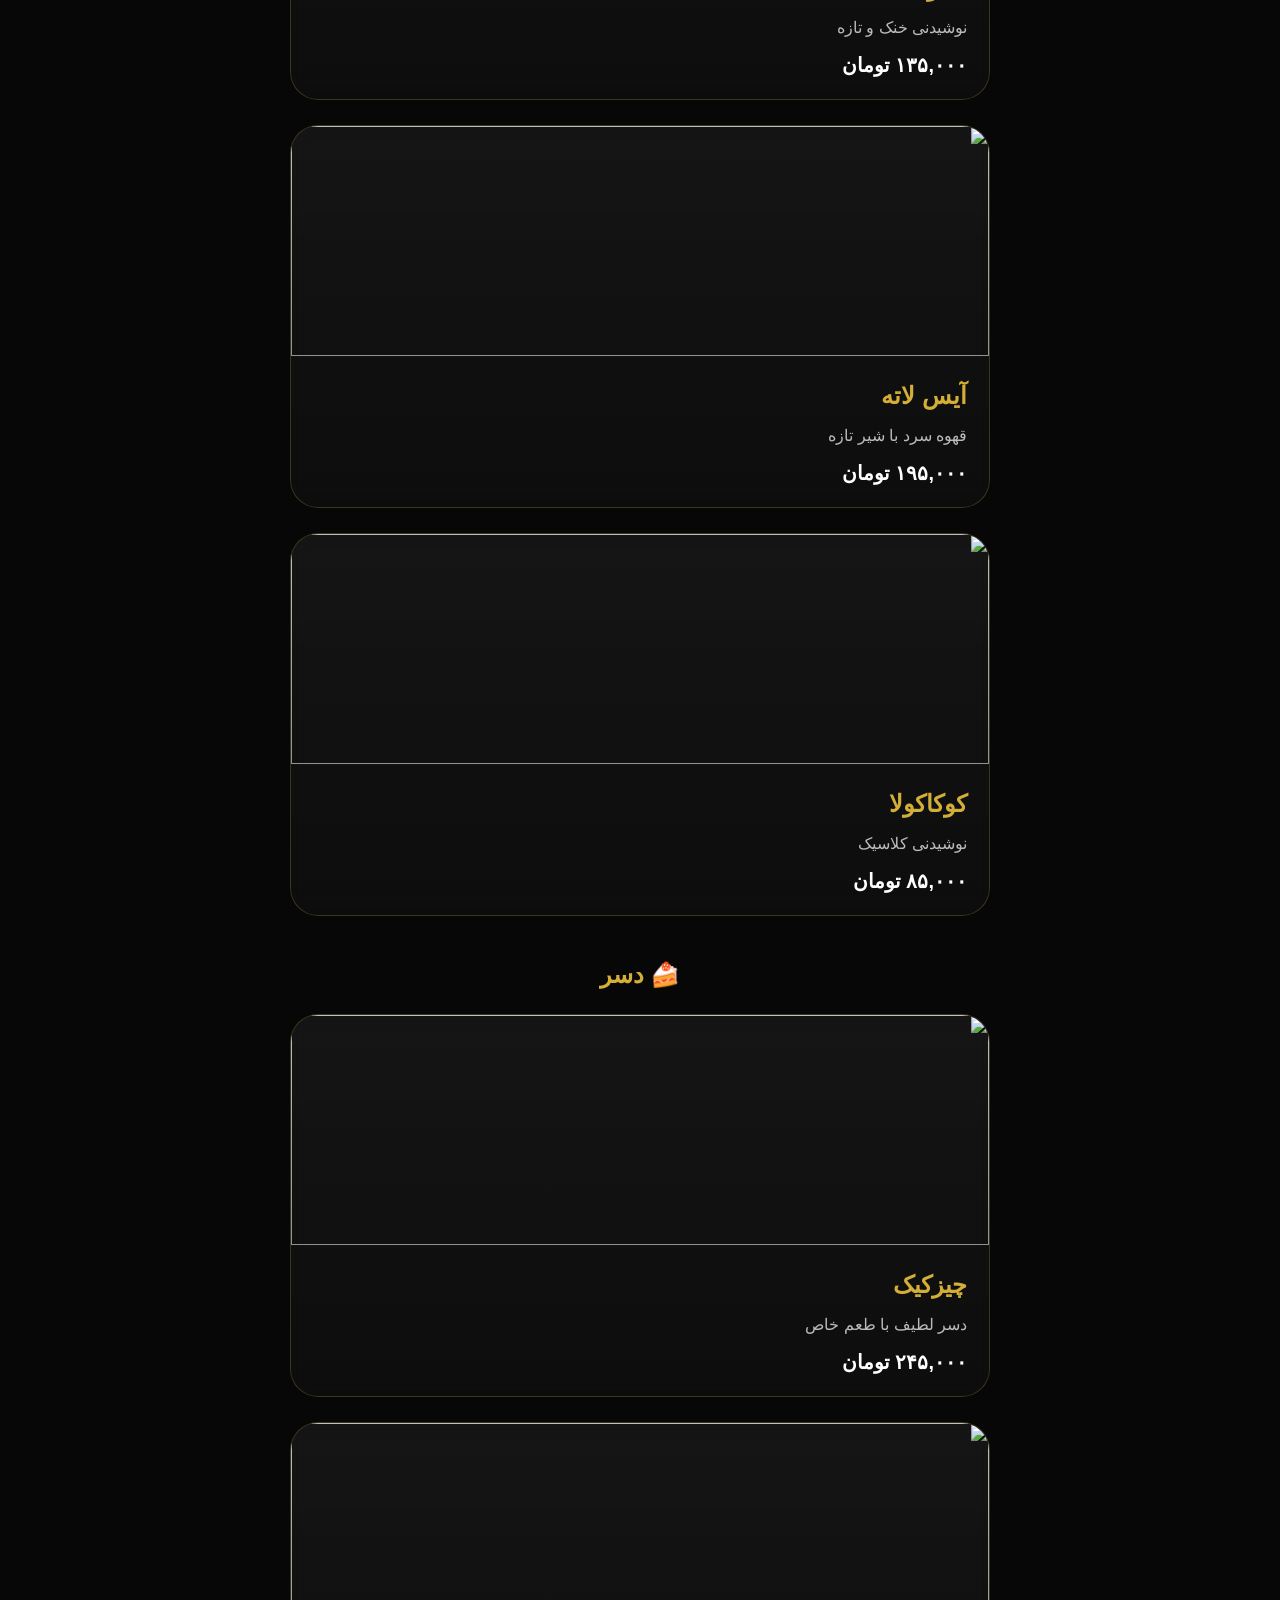
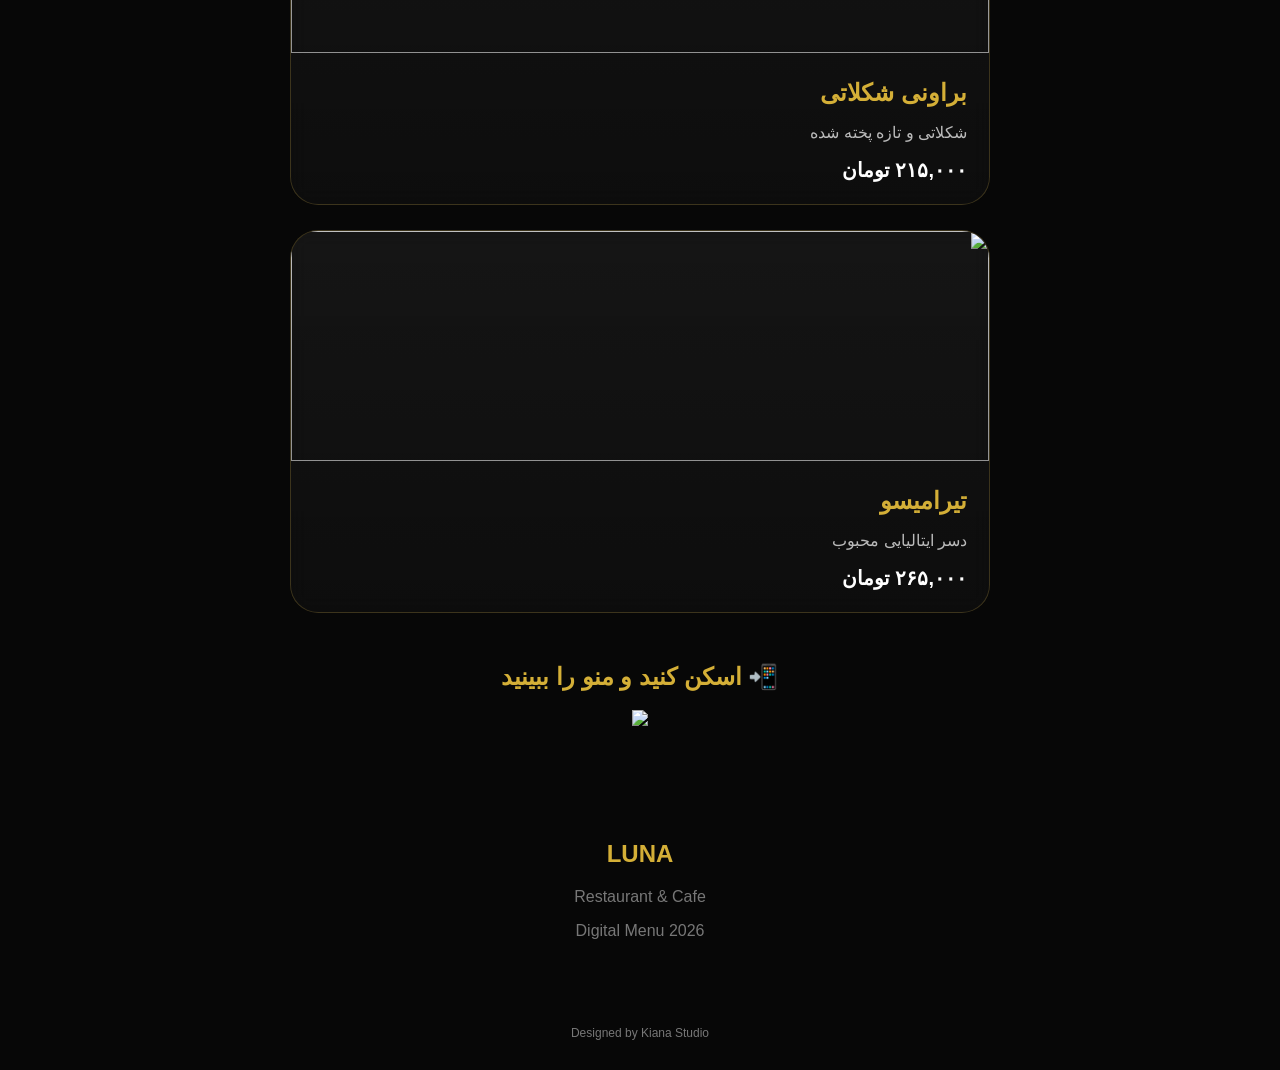
==== commit c4f5c2df: "Update index.html" ====
--- a/index.html
+++ b/index.html
@@ -577,6 +577,21 @@
 margin:30px 0;
 
 }
+
+    @media print {
+  body {
+    display: none;
+  }
+}
+    .demo-watermark{
+position:fixed;
+top:50%;
+left:50%;
+transform:translate(-50%,-50%) rotate(-30deg);
+font-size:60px;
+color:#0002;
+z-index:9999;
+}
     
 </style>
 
@@ -585,7 +600,10 @@
 
 <body>
 
-
+<div class="demo-watermark">
+Sample Preview
+</div>
+    
 <div class="loader">
 <h1>LUNA</h1>
 </div>
